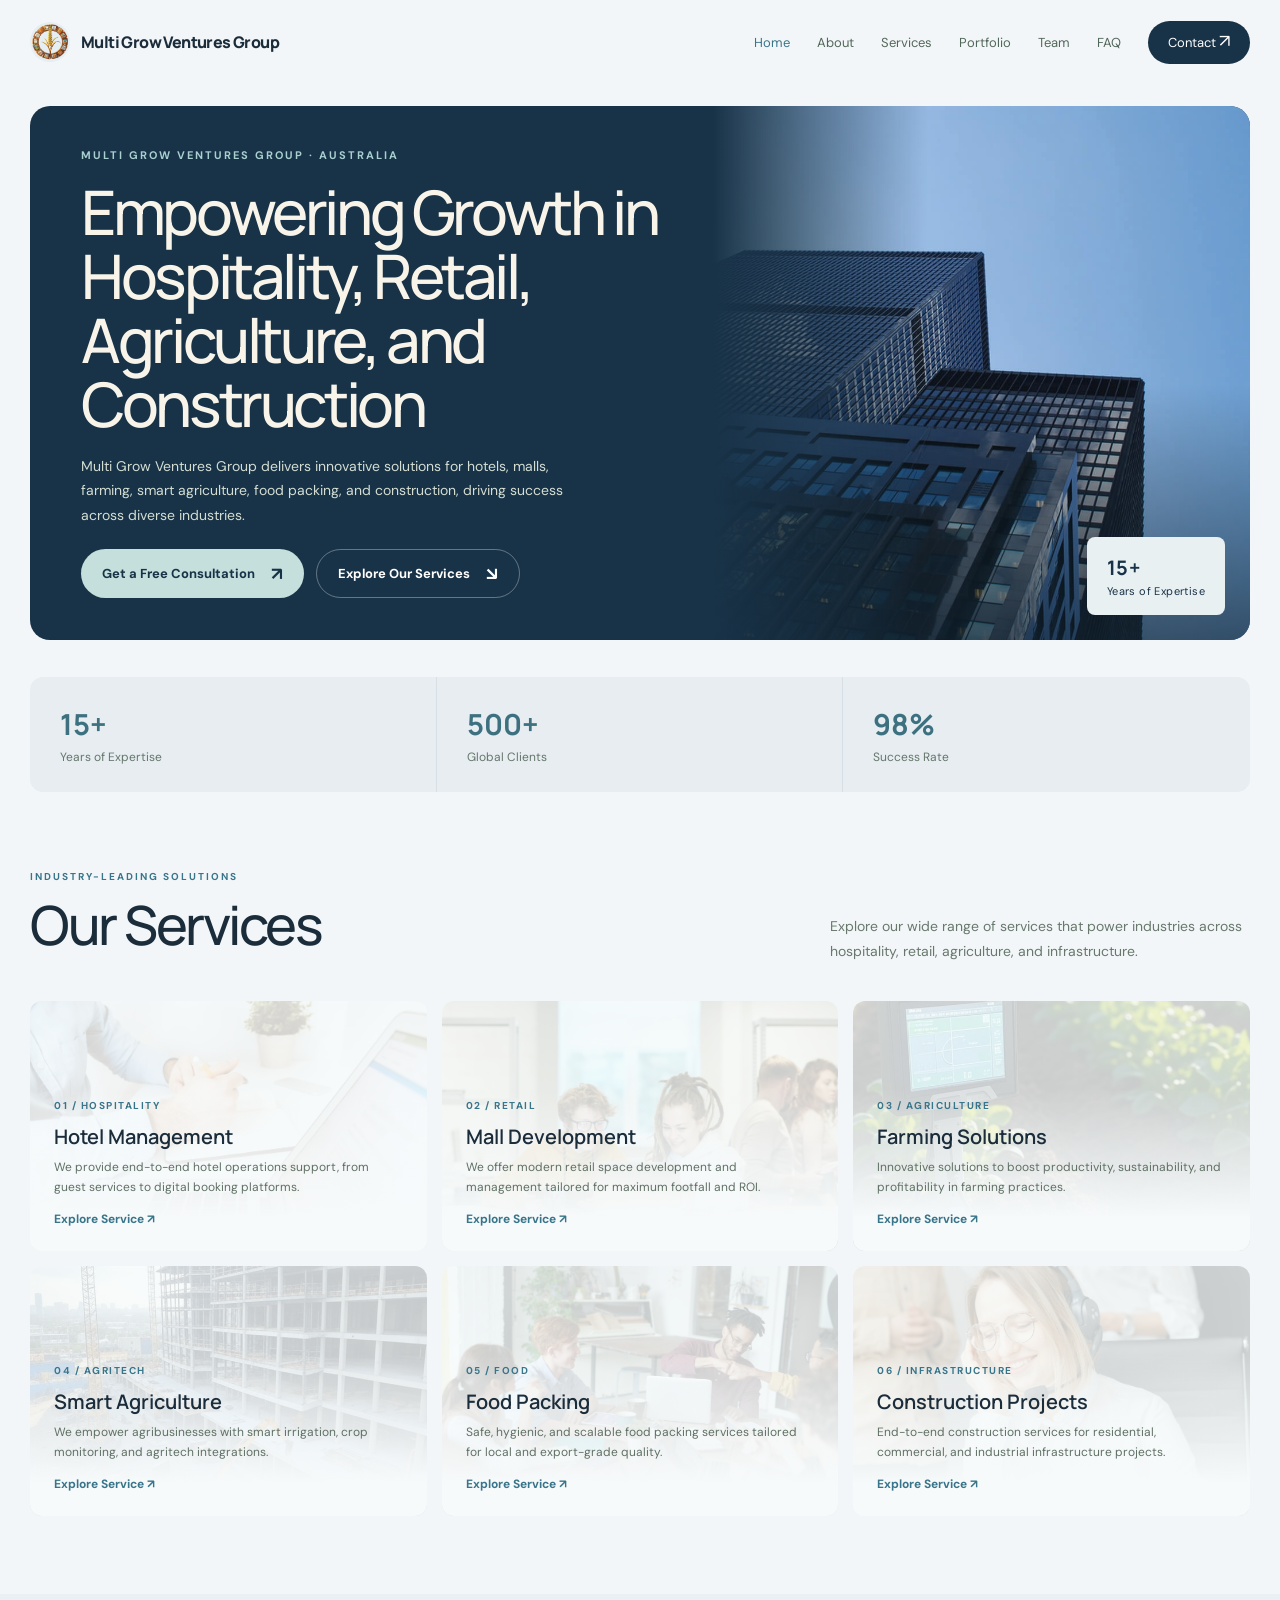
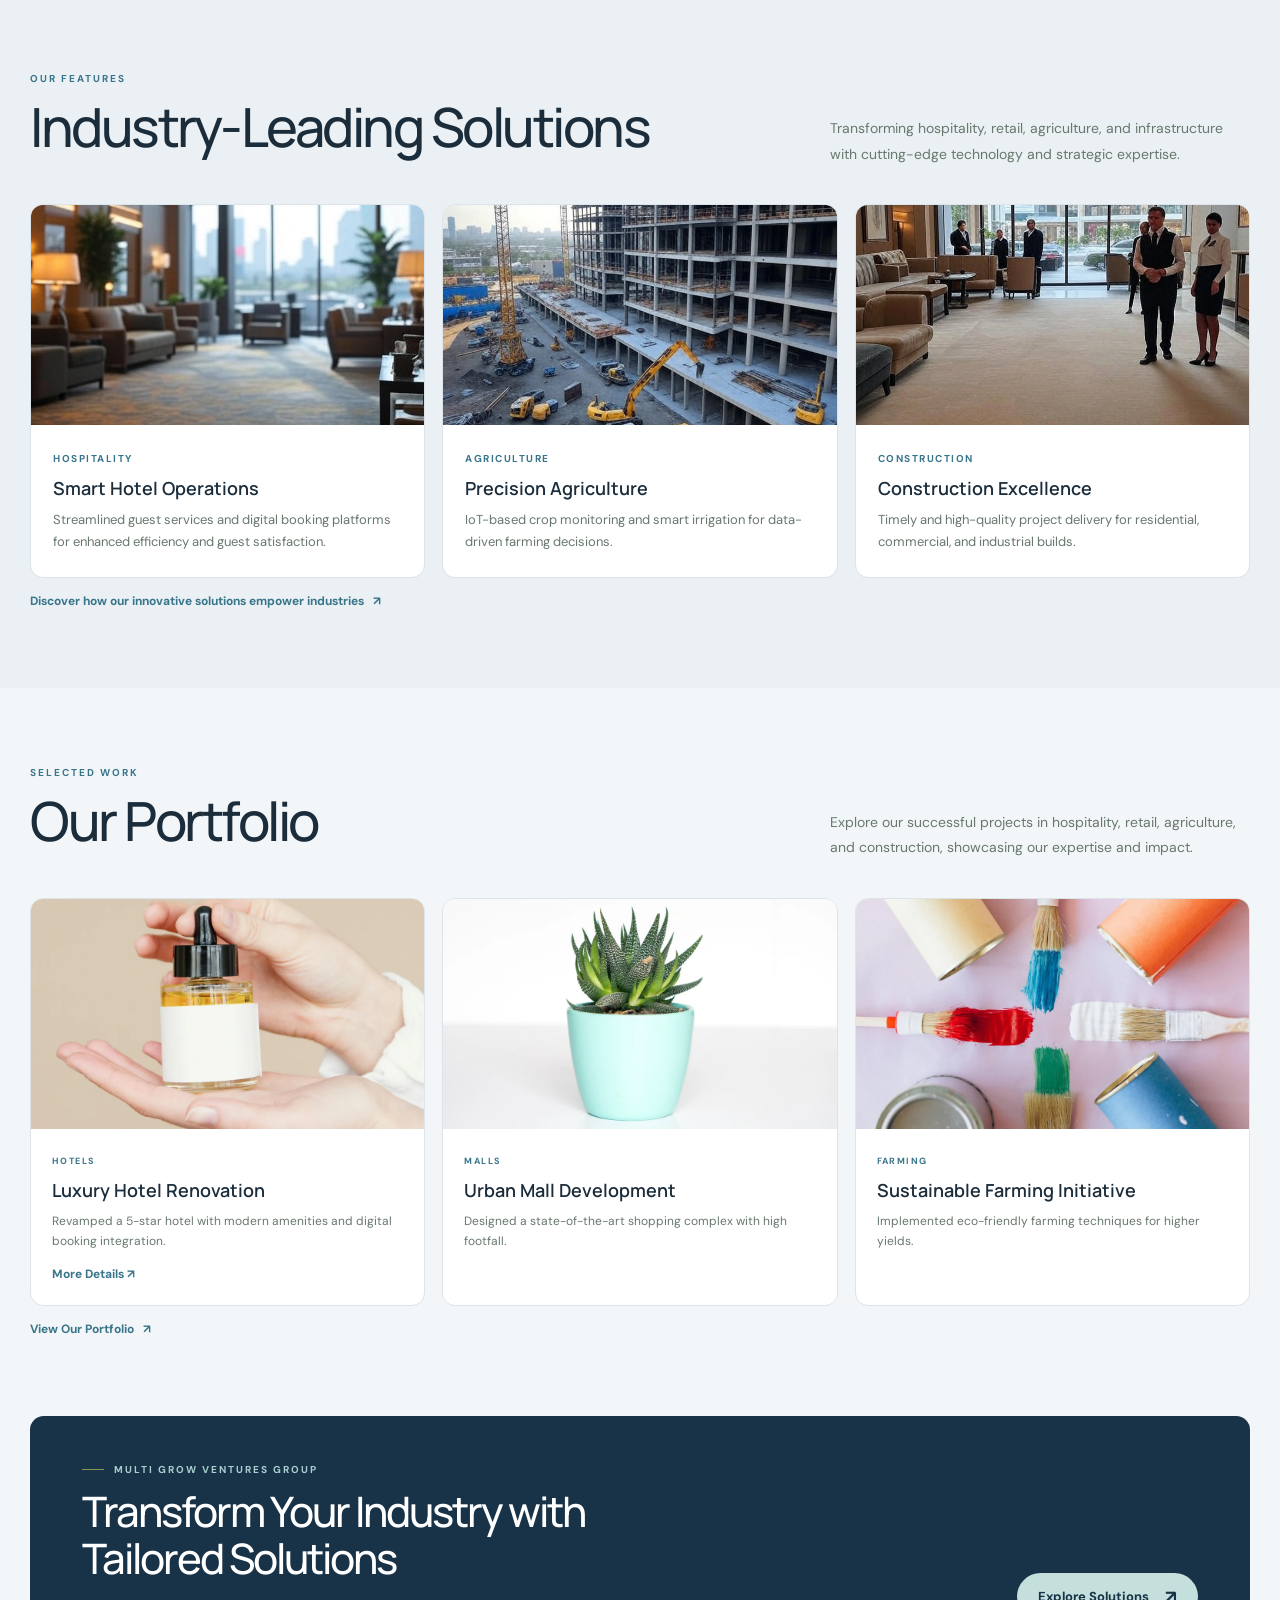
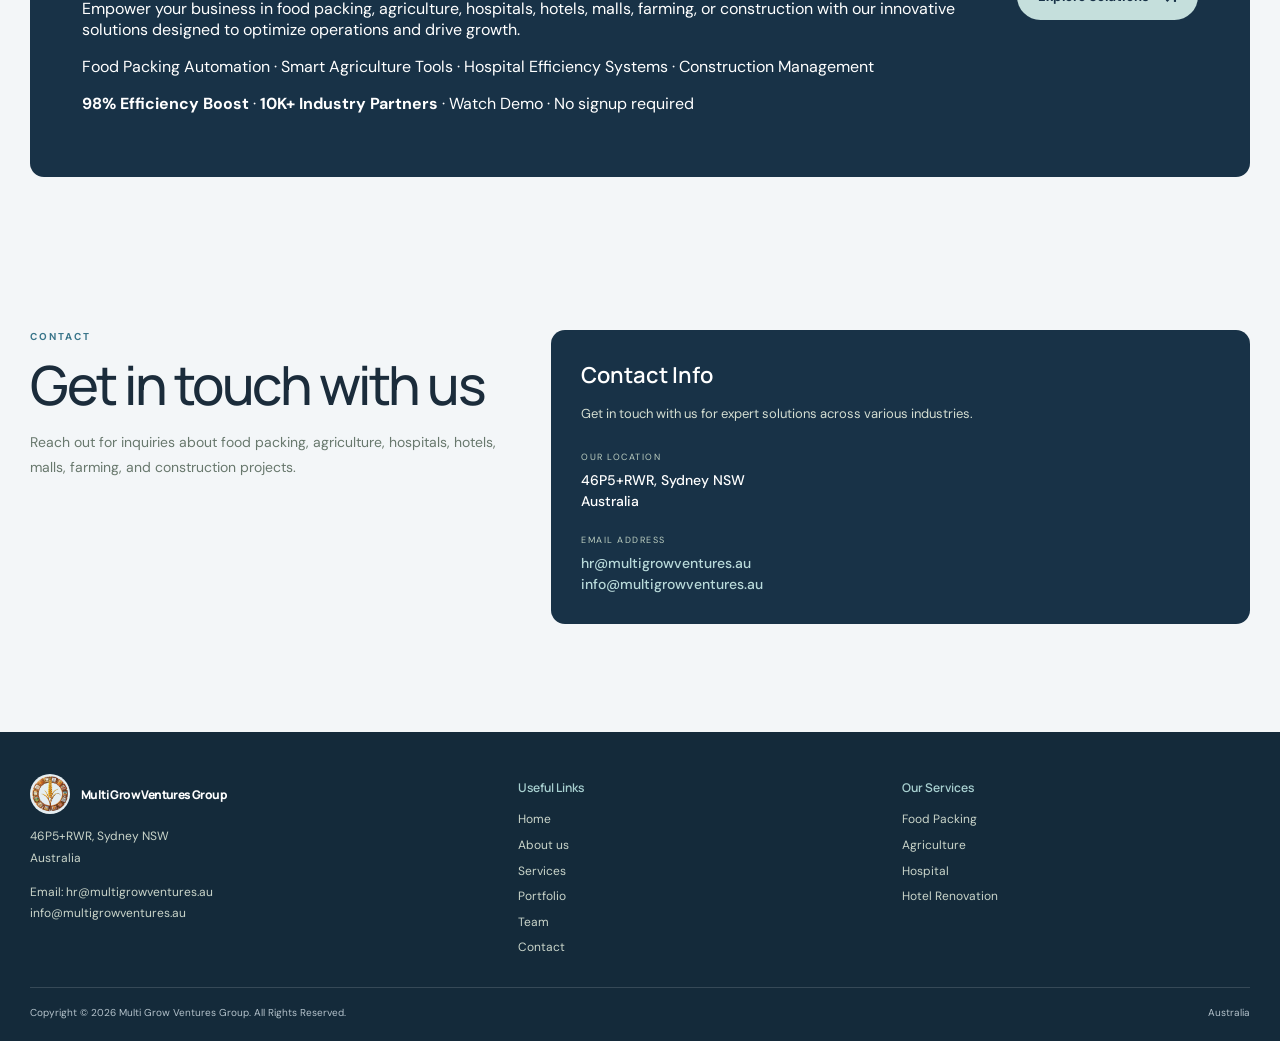
==== index.html @ be7dfd7e "first commit" ====
<!doctype html><html lang="en"><head><meta charset="utf-8"><meta name="viewport" content="width=device-width,initial-scale=1"><meta name="theme-color" content="#19372c"><meta name="description" content="Multi Grow Ventures Group delivers innovative solutions for hotels, malls, farming, smart agriculture, food packing, and construction."><title>Multi Grow Ventures Group | Empowering Growth</title><link rel="preconnect" href="https://fonts.googleapis.com"><link rel="preconnect" href="https://fonts.gstatic.com" crossorigin><link href="https://fonts.googleapis.com/css2?family=DM+Sans:wght@400;500;600;700&family=Manrope:wght@400;500;600;700;800&display=swap" rel="stylesheet"><link rel="stylesheet" href="site.css"></head><body>
<header class="wrap topbar"><a class="brand" href="index.html"><span class="brand-mark"><img src="assets/img/logo.png" alt=""></span>Multi Grow Ventures Group</a><nav class="nav" id="nav"><a class="active" href="index.html">Home</a><a href="about.html">About</a><a href="services.html">Services</a><a href="portfolio.html">Portfolio</a><a href="team.html">Team</a><a href="faq.html">FAQ</a><a class="contact-link" href="contact.html">Contact <span class="arrow">↗</span></a></nav><button class="menu-button" id="menuButton" aria-label="Open menu" aria-expanded="false">☰</button></header>
<main><section class="wrap site-hero"><div class="hero-panel"><div class="hero-copy-block"><div class="hero-eyebrow">Multi Grow Ventures Group · Australia</div><h1>Empowering Growth in Hospitality, Retail, Agriculture, and Construction</h1><p>Multi Grow Ventures Group delivers innovative solutions for hotels, malls, farming, smart agriculture, food packing, and construction, driving success across diverse industries.</p><div class="hero-buttons"><a class="button primary" href="contact.html">Get a Free Consultation <span class="arrow">↗</span></a><a class="button secondary" href="services.html">Explore Our Services <span class="arrow">↘</span></a></div></div><div class="hero-photo"><img src="assets/img/hero-carousel/hero-carousel-1.jpg" alt="Multi Grow Ventures Group industries"><div class="hero-stamp"><strong>15+</strong>Years of Expertise</div></div></div></section>
<section class="wrap"><div class="feature-strip"><div class="feature-item"><b>15+</b><span>Years of Expertise</span></div><div class="feature-item"><b>500+</b><span>Global Clients</span></div><div class="feature-item"><b>98%</b><span>Success Rate</span></div></div></section>
<section class="wrap section-shell"><div class="section-top"><div><div class="section-kicker">Industry-leading solutions</div><h2 class="section-title">Our Services</h2></div><p class="section-lede">Explore our wide range of services that power industries across hospitality, retail, agriculture, and infrastructure.</p></div><div class="service-grid">
<article class="service-card"><img src="assets/img/services/services-1.webp" alt=""><span class="card-index">01 / Hospitality</span><h3>Hotel Management</h3><p>We provide end-to-end hotel operations support, from guest services to digital booking platforms.</p><a href="service-details.html">Explore Service ↗</a></article>
<article class="service-card"><img src="assets/img/services/services-2.webp" alt=""><span class="card-index">02 / Retail</span><h3>Mall Development</h3><p>We offer modern retail space development and management tailored for maximum footfall and ROI.</p><a href="services.html#mall">Explore Service ↗</a></article>
<article class="service-card"><img src="assets/img/5.jpg" alt=""><span class="card-index">03 / Agriculture</span><h3>Farming Solutions</h3><p>Innovative solutions to boost productivity, sustainability, and profitability in farming practices.</p><a href="services.html#farming">Explore Service ↗</a></article>
<article class="service-card"><img src="assets/img/6.jpg" alt=""><span class="card-index">04 / Agritech</span><h3>Smart Agriculture</h3><p>We empower agribusinesses with smart irrigation, crop monitoring, and agritech integrations.</p><a href="services.html#smart-agriculture">Explore Service ↗</a></article>
<article class="service-card"><img src="assets/img/services/services-3.webp" alt=""><span class="card-index">05 / Food</span><h3>Food Packing</h3><p>Safe, hygienic, and scalable food packing services tailored for local and export-grade quality.</p><a href="services.html#food-packing">Explore Service ↗</a></article>
<article class="service-card"><img src="assets/img/services/services-4.webp" alt=""><span class="card-index">06 / Infrastructure</span><h3>Construction Projects</h3><p>End-to-end construction services for residential, commercial, and industrial infrastructure projects.</p><a href="services.html#construction">Explore Service ↗</a></article></div></section>
<section class="section-shell service-section"><div class="wrap"><div class="section-top"><div><div class="section-kicker">Our Features</div><h2 class="section-title">Industry-Leading Solutions</h2></div><p class="section-lede">Transforming hospitality, retail, agriculture, and infrastructure with cutting-edge technology and strategic expertise.</p></div><div class="photo-card-grid"><article class="photo-card"><img src="assets/img/3.jpg" alt="Hotel operations"><div class="photo-card-body"><span class="card-index">Hospitality</span><h3>Smart Hotel Operations</h3><p>Streamlined guest services and digital booking platforms for enhanced efficiency and guest satisfaction.</p></div></article><article class="photo-card"><img src="assets/img/6.jpg" alt="Precision agriculture"><div class="photo-card-body"><span class="card-index">Agriculture</span><h3>Precision Agriculture</h3><p>IoT-based crop monitoring and smart irrigation for data-driven farming decisions.</p></div></article><article class="photo-card"><img src="assets/img/7.jpg" alt="Construction project"><div class="photo-card-body"><span class="card-index">Construction</span><h3>Construction Excellence</h3><p>Timely and high-quality project delivery for residential, commercial, and industrial builds.</p></div></article></div><a class="text-link" href="about.html">Discover how our innovative solutions empower industries <span>↗</span></a></div></section>
<section class="wrap section-shell"><div class="section-top"><div><div class="section-kicker">Selected work</div><h2 class="section-title">Our Portfolio</h2></div><p class="section-lede">Explore our successful projects in hospitality, retail, agriculture, and construction, showcasing our expertise and impact.</p></div><div class="project-grid"><article class="project-card"><img src="assets/img/portfolio/portfolio-1.webp" alt="Luxury hotel renovation"><div><small>Hotels</small><h3>Luxury Hotel Renovation</h3><p>Revamped a 5-star hotel with modern amenities and digital booking integration.</p><a class="text-link" href="portfolio-details.html">More Details ↗</a></div></article><article class="project-card"><img src="assets/img/portfolio/portfolio-2.webp" alt="Urban mall development"><div><small>Malls</small><h3>Urban Mall Development</h3><p>Designed a state-of-the-art shopping complex with high footfall.</p></div></article><article class="project-card"><img src="assets/img/portfolio/portfolio-3.webp" alt="Sustainable farming initiative"><div><small>Farming</small><h3>Sustainable Farming Initiative</h3><p>Implemented eco-friendly farming techniques for higher yields.</p></div></article></div><a class="text-link" href="portfolio.html">View Our Portfolio <span>↗</span></a></section>
<section class="wrap banner"><div><div class="eyebrow">Multi Grow Ventures Group</div><h2>Transform Your Industry with Tailored Solutions</h2><p>Empower your business in food packing, agriculture, hospitals, hotels, malls, farming, or construction with our innovative solutions designed to optimize operations and drive growth.</p><p>Food Packing Automation · Smart Agriculture Tools · Hospital Efficiency Systems · Construction Management</p><p><strong>98% Efficiency Boost</strong> · <strong>10K+ Industry Partners</strong> · Watch Demo · No signup required</p></div><a class="button" href="contact.html">Explore Solutions <span class="arrow">↗</span></a></section>
<section class="wrap section-shell"><div class="contact-layout"><div><div class="section-kicker">Contact</div><h2 class="section-title">Get in touch with us</h2><p class="section-lede">Reach out for inquiries about food packing, agriculture, hospitals, hotels, malls, farming, and construction projects.</p></div><div class="contact-box"><h3>Contact Info</h3><p>Get in touch with us for expert solutions across various industries.</p><div class="contact-lines"><div><small>Our Location</small><strong>46P5+RWR, Sydney NSW<br>Australia</strong></div><div><small>Email Address</small><strong><a href="mailto:hr@multigrowventures.au">hr@multigrowventures.au</a><br><a href="mailto:info@multigrowventures.au">info@multigrowventures.au</a></strong></div></div></div></div></section>
</main><footer class="site-footer"><div class="wrap"><div class="footer-grid"><div><a class="brand" href="index.html"><span class="brand-mark"><img src="assets/img/logo.png" alt=""></span>Multi Grow Ventures Group</a><p>46P5+RWR, Sydney NSW<br>Australia</p><p>Email: <a href="mailto:hr@multigrowventures.au">hr@multigrowventures.au</a><br><a href="mailto:info@multigrowventures.au">info@multigrowventures.au</a></p></div><div><h4>Useful Links</h4><div class="footer-links"><a href="index.html">Home</a><a href="about.html">About us</a><a href="services.html">Services</a><a href="portfolio.html">Portfolio</a><a href="team.html">Team</a><a href="contact.html">Contact</a></div></div><div><h4>Our Services</h4><div class="footer-links"><a href="services.html#food-packing">Food Packing</a><a href="services.html#smart-agriculture">Agriculture</a><a href="services.html#hospital">Hospital</a><a href="services.html#hotel">Hotel Renovation</a></div></div></div><div class="footer-bottom"><span>Copyright © <span data-year></span> Multi Grow Ventures Group. All Rights Reserved.</span><span>Australia</span></div></div></footer><script src="site.js"></script></body></html>
---- site.css ----
:root{--ink:#19352a;--green:#244b38;--lime:#c8ef79;--paper:#f5f5ed;--muted:#65766b;--line:#dce2d7;--white:#fff}*{box-sizing:border-box}html{scroll-behavior:smooth}body{margin:0;background:var(--paper);color:var(--ink);font-family:'DM Sans',sans-serif}a{color:inherit;text-decoration:none}.wrap{width:min(1180px,calc(100% - 56px));margin:auto}.topbar{height:90px;display:flex;align-items:center;justify-content:space-between}.brand{display:flex;align-items:center;gap:11px;font:800 17px Manrope,sans-serif;letter-spacing:-.7px}.brand-mark{width:37px;height:37px;border-radius:50%;background:var(--lime);display:grid;place-items:center}.brand-mark svg{width:20px}.nav{display:flex;align-items:center;gap:29px;font-size:13px;color:#486052}.nav a:hover,.nav a.active{color:#77963b}.nav .contact-link{padding:12px 18px;border:1px solid #aebdaf;border-radius:99px;color:var(--ink)}.menu-button{display:none;border:0;background:none;font-size:24px;color:var(--ink)}.eyebrow{display:flex;align-items:center;gap:10px;text-transform:uppercase;letter-spacing:2px;font-weight:700;font-size:10px;color:#77887a}.eyebrow:before{content:'';width:22px;height:1px;background:#87994d}.button{display:inline-flex;align-items:center;gap:16px;padding:15px 21px;border-radius:100px;font-size:13px;font-weight:700}.button.primary{background:var(--green);color:white}.button.secondary{border:1px solid #c9d2c7}.arrow{font-size:18px;line-height:12px}.page-hero{padding:75px 0 56px;max-width:1180px}.page-hero h1{font:500 clamp(48px,7vw,82px)/1.02 Manrope,sans-serif;letter-spacing:-5px;margin:22px 0;max-width:840px}.page-hero h1 em{font-style:normal;color:#7a9b39}.page-hero p{font-size:16px;line-height:1.8;color:var(--muted);max-width:620px}.page-hero.compact{padding-bottom:38px}.page-grid{display:grid;grid-template-columns:1fr 1fr;gap:60px;align-items:center}.page-art{min-height:390px;border-radius:16px;background:radial-gradient(circle at 70% 28%,#ecf2cf 0 15%,transparent 15.4%),radial-gradient(ellipse at 50% 105%,#284f39 0 34%,transparent 34.5%),radial-gradient(ellipse at 80% 96%,#719552 0 35%,transparent 35.5%),linear-gradient(135deg,#dce8ce,#c7ddb0);position:relative;overflow:hidden}.page-art:after{content:'';position:absolute;left:48%;top:24%;width:4px;height:58%;background:#244b38;transform:rotate(8deg);border-radius:5px;box-shadow:-37px 80px 0 -1px #244b38,40px 116px 0 -1px #244b38}.page-art .art-label{position:absolute;left:22px;top:22px;background:#fffdf5;padding:14px 17px;border-radius:8px;font-size:11px;color:var(--muted);z-index:1}.art-label strong{display:block;font:700 14px Manrope;color:var(--ink)}.content-section{padding:62px 0 88px}.content-section h2{font:500 clamp(32px,4vw,48px)/1.1 Manrope;letter-spacing:-2px;margin:12px 0 20px}.content-section p{font-size:14px;line-height:1.85;color:var(--muted)}.content-intro{max-width:680px;margin-bottom:34px}.cards{display:grid;grid-template-columns:repeat(3,1fr);gap:16px;margin-top:30px}.card{border:1px solid var(--line);border-radius:12px;padding:26px;background:#f8f8f2;min-height:190px}.card .number{font-size:11px;color:#8ca24e;letter-spacing:1.5px}.card h3{font:600 19px Manrope;letter-spacing:-.5px;margin:21px 0 10px}.card p{font-size:13px;margin:0}.split{display:grid;grid-template-columns:1fr 1fr;gap:60px;align-items:start}.quote{font:500 25px/1.45 Manrope;letter-spacing:-.7px;color:var(--green);border-left:2px solid var(--lime);padding:5px 0 5px 24px;margin:8px 0}.banner{background:var(--green);color:white;border-radius:14px;padding:50px 58px;display:flex;justify-content:space-between;align-items:center;gap:30px;position:relative;overflow:hidden;margin:0 auto 75px}.banner h2{font:500 clamp(30px,4vw,44px)/1.12 Manrope;letter-spacing:-2px;margin:12px 0;max-width:580px}.banner .eyebrow{color:#c5e784}.banner .button{background:var(--lime);color:var(--ink);position:relative;z-index:2;white-space:nowrap}.contact-card{border:1px solid var(--line);border-radius:12px;padding:26px 30px;background:#f8f8f2}.contact-card label{display:block;color:#829083;text-transform:uppercase;letter-spacing:1.4px;font-size:10px;font-weight:700;margin-bottom:11px}.contact-card a{font:600 18px Manrope}.contact-card a:hover{color:#739340}.contact-list{display:grid;gap:16px;margin:25px 0}.contact-list a{font-size:15px}.footer{border-top:1px solid var(--line);padding:24px 0;display:flex;justify-content:space-between;align-items:center;color:#7a887d;font-size:11px}.footer .brand{color:var(--ink);font-size:14px}.footer .brand-mark{width:28px;height:28px}.footer .brand-mark svg{width:15px}
@media(max-width:850px){.nav{gap:15px}.page-grid{gap:30px}}@media(max-width:760px){.wrap{width:min(100% - 38px,600px)}.topbar{height:75px}.nav{display:none;position:absolute;z-index:10;top:66px;left:19px;right:19px;padding:22px;background:var(--paper);border:1px solid var(--line);border-radius:12px;box-shadow:0 16px 30px #18352612;flex-direction:column;align-items:stretch;gap:20px}.nav.open{display:flex}.nav .contact-link{text-align:center}.menu-button{display:block}.page-hero{padding:40px 0 35px}.page-hero h1{letter-spacing:-3.5px;font-size:clamp(48px,12vw,68px)}.page-grid,.split{grid-template-columns:1fr;gap:25px}.page-art{min-height:330px}.content-section{padding:45px 0 65px}.cards{grid-template-columns:1fr}.card{min-height:auto}.banner{padding:36px 27px;display:block;margin-bottom:55px}.banner .button{margin-top:15px}.footer{gap:15px;flex-wrap:wrap}.contact-card{padding:22px}}@media(max-width:400px){.footer{font-size:10px}}
/* Multi Grow Ventures site pages */
:root{--pine:#19372c;--moss:#44654a;--gold:#d7a44b;--cream:#f6f3e9;--clay:#b76845}body{background:var(--cream);color:var(--pine)}.wrap{width:min(1220px,calc(100% - 60px))}.topbar{height:84px}.brand{letter-spacing:-.6px;font-size:16px}.brand-mark{width:40px;height:40px;background:#f1d28c;overflow:hidden}.brand-mark img{width:100%;height:100%;object-fit:contain}.nav{gap:27px}.nav a{color:#52675b}.nav a.active,.nav a:hover{color:var(--clay)}.nav .contact-link{background:var(--pine);color:white;border:0;padding:13px 20px}.menu-button{color:var(--pine)}.site-hero{padding:30px 0 70px}.hero-panel{min-height:570px;border-radius:20px;background:var(--pine);color:#f8f4e9;display:grid;grid-template-columns:1fr 1fr;overflow:hidden;position:relative}.hero-copy-block{padding:72px 4vw 64px 6vw;align-self:center;position:relative;z-index:1}.hero-eyebrow{color:#e5c67e;font-size:11px;font-weight:700;letter-spacing:2px;text-transform:uppercase}.hero-panel h1{font:500 clamp(44px,5.7vw,76px)/1.02 Manrope,sans-serif;letter-spacing:-4.5px;max-width:650px;margin:24px 0}.hero-panel p{font-size:15px;line-height:1.85;color:#d4ded2;max-width:490px}.hero-buttons{display:flex;flex-wrap:wrap;gap:12px;margin-top:30px}.hero-panel .button.primary{background:#f1d28c;color:var(--pine)}.hero-panel .button.secondary{border-color:#ffffff55;color:#fff}.hero-photo{min-height:570px;position:relative}.hero-photo img{position:absolute;inset:0;width:100%;height:100%;object-fit:cover;opacity:.88}.hero-photo:after{content:'';position:absolute;inset:0;background:linear-gradient(90deg,var(--pine),transparent 40%),linear-gradient(0deg,#122c22aa,transparent 48%)}.hero-stamp{position:absolute;z-index:2;right:25px;bottom:25px;background:#f5ead0;color:var(--pine);padding:17px 20px;border-radius:8px;font-size:11px;letter-spacing:.4px}.hero-stamp strong{display:block;font:700 20px Manrope;margin-bottom:3px}.section-shell{padding:78px 0}.section-kicker{font-size:10px;letter-spacing:2px;text-transform:uppercase;font-weight:700;color:var(--clay)}.section-title{font:500 clamp(34px,4.3vw,54px)/1.08 Manrope,sans-serif;letter-spacing:-2.5px;margin:12px 0 16px}.section-lede{max-width:650px;color:#68786d;font-size:14px;line-height:1.8}.section-top{display:flex;align-items:end;justify-content:space-between;gap:30px;margin-bottom:32px}.section-top .section-lede{max-width:420px;margin-bottom:5px}.feature-strip{display:grid;grid-template-columns:repeat(3,1fr);background:#eae6d7;border-radius:13px;overflow:hidden;margin-top:-5px}.feature-item{padding:27px 30px;border-right:1px solid #d9d3c1}.feature-item:last-child{border:0}.feature-item b{font:700 29px Manrope;color:var(--moss);display:block}.feature-item span{display:block;font-size:12px;color:#65766a;margin-top:5px}.photo-card-grid{display:grid;grid-template-columns:repeat(3,1fr);gap:17px}.photo-card{border-radius:13px;overflow:hidden;background:#fffdf7;border:1px solid #e6e0d0}.photo-card img{width:100%;height:220px;object-fit:cover;display:block}.photo-card-body{padding:21px 22px 23px}.photo-card h3{font:600 18px Manrope;margin:9px 0}.photo-card p{font-size:13px;line-height:1.75;color:#68786d;margin:0}.card-index{font-size:10px;letter-spacing:1.5px;text-transform:uppercase;color:#9a7540;font-weight:700}.service-section{background:#ebe7d9}.service-grid{display:grid;grid-template-columns:repeat(3,1fr);gap:15px}.service-card{position:relative;min-height:250px;padding:24px;background:#f9f7ef;border-radius:12px;overflow:hidden;display:flex;flex-direction:column;justify-content:end}.service-card img{position:absolute;inset:0;width:100%;height:100%;object-fit:cover;opacity:.24;transition:transform .35s,opacity .35s}.service-card:hover img{transform:scale(1.04);opacity:.34}.service-card:after{content:'';position:absolute;inset:35% 0 0;background:linear-gradient(transparent,#f9f7ef 80%)}.service-card>*:not(img){position:relative;z-index:1}.service-card h3{font:600 20px Manrope;margin:11px 0 7px}.service-card p{font-size:12px;line-height:1.7;color:#5f7064;margin:0}.service-card a{font-weight:700;font-size:12px;margin-top:14px;color:var(--clay)}.project-grid{display:grid;grid-template-columns:repeat(3,1fr);gap:17px}.project-card{border-radius:13px;background:#fffdf7;overflow:hidden;border:1px solid #e6e0d0}.project-card img{width:100%;height:230px;object-fit:cover;display:block}.project-card div{padding:19px 21px 22px}.project-card small{color:#987446;text-transform:uppercase;letter-spacing:1.4px;font-weight:700;font-size:9px}.project-card h3{font:600 18px Manrope;margin:9px 0}.project-card p{font-size:12px;line-height:1.7;color:#68786d;margin:0}.text-link{display:inline-flex;align-items:center;gap:9px;color:var(--clay);font-size:12px;font-weight:700;margin-top:15px}.banner{background:var(--pine);border-radius:14px;padding:47px 52px;color:white}.banner .eyebrow{color:#efce84}.banner h2{font-size:clamp(29px,4vw,42px)}.banner .button{background:#f1d28c}.people-grid{display:grid;grid-template-columns:repeat(4,1fr);gap:16px}.person-card{background:#fffdf7;border:1px solid #e6e0d0;border-radius:12px;overflow:hidden}.person-card img{width:100%;height:280px;object-fit:cover;object-position:center top;display:block}.person-card div{padding:18px}.person-card small{font-size:10px;letter-spacing:1px;text-transform:uppercase;color:#987446;font-weight:700}.person-card h3{font:600 17px Manrope;margin:7px 0}.person-card p{font-size:12px;line-height:1.65;color:#68786d;margin:0}.faq-list{max-width:900px}.faq-item{border-top:1px solid #dcd6c8;padding:22px 0}.faq-item h3{font:600 17px Manrope;margin:0 0 8px}.faq-item p{color:#68786d;font-size:13px;line-height:1.8;margin:0}.contact-layout{display:grid;grid-template-columns:.8fr 1.2fr;gap:55px}.contact-box{background:var(--pine);border-radius:14px;color:white;padding:30px}.contact-box h3{font:600 22px Manrope;margin:0 0 11px}.contact-box p{font-size:13px;line-height:1.7;color:#d4ded2}.contact-box a{color:#f1d28c}.contact-lines{display:grid;gap:23px;margin-top:26px}.contact-lines small{display:block;color:#bdcfc1;text-transform:uppercase;font-size:9px;letter-spacing:1.5px;margin-bottom:6px}.contact-lines strong{font-size:14px;font-weight:500}.contact-form{display:grid;grid-template-columns:1fr 1fr;gap:16px}.contact-form label{display:grid;gap:7px;font-size:11px;font-weight:700;color:#52675b}.contact-form .full{grid-column:1/-1}.contact-form input,.contact-form textarea{width:100%;border:1px solid #d8d3c6;background:#fffdf7;border-radius:6px;padding:12px;font:13px 'DM Sans',sans-serif;color:var(--pine)}.contact-form textarea{min-height:130px;resize:vertical}.site-footer{background:#172f25;color:#d9e2d7;padding:42px 0 22px;margin-top:30px}.footer-grid{display:grid;grid-template-columns:1.3fr 1fr 1fr;gap:35px;padding-bottom:28px}.site-footer .brand{color:white}.site-footer p,.site-footer a{font-size:12px;line-height:1.8;color:#cad5ca}.site-footer h4{color:#f1d28c;font:600 12px Manrope;margin:5px 0 13px}.site-footer .footer-bottom{border-top:1px solid #ffffff24;padding-top:18px;font-size:10px;color:#acb9ae;display:flex;justify-content:space-between}.site-footer .footer-links{display:grid;gap:4px}.site-footer .footer-links a:hover{color:#f1d28c}
@media(max-width:900px){.hero-panel{grid-template-columns:1fr 0.8fr}.hero-copy-block{padding:50px 25px 50px 38px}.hero-photo{min-height:500px}.hero-panel{min-height:500px}.people-grid{grid-template-columns:repeat(2,1fr)}.photo-card-grid,.service-grid,.project-grid{grid-template-columns:repeat(2,1fr)}}@media(max-width:760px){.wrap{width:min(100% - 38px,620px)}.topbar{height:74px}.nav{top:65px;left:19px;right:19px;background:var(--cream)}.site-hero{padding:12px 0 45px}.hero-panel{display:block;min-height:0}.hero-copy-block{padding:43px 27px 32px}.hero-panel h1{font-size:clamp(43px,11vw,63px);letter-spacing:-3px}.hero-photo{min-height:300px}.hero-photo:after{background:linear-gradient(0deg,#122c22aa,transparent 65%)}.section-shell{padding:55px 0}.section-top{display:block}.section-top .section-lede{margin-top:12px}.feature-strip{grid-template-columns:1fr}.feature-item{padding:17px 22px;border-right:0;border-bottom:1px solid #d9d3c1}.feature-item b{font-size:24px}.service-grid,.photo-card-grid,.project-grid{grid-template-columns:1fr}.service-card{min-height:220px}.project-card img,.photo-card img{height:230px}.people-grid{grid-template-columns:1fr 1fr}.person-card img{height:220px}.contact-layout{grid-template-columns:1fr;gap:25px}.contact-form{grid-template-columns:1fr}.contact-form .full{grid-column:auto}.banner{padding:34px 25px}.footer-grid{grid-template-columns:1fr;gap:20px}.site-footer .footer-bottom{gap:15px;flex-wrap:wrap}.site-footer{margin-top:10px}}@media(max-width:430px){.people-grid{grid-template-columns:1fr}.person-card img{height:320px}.hero-buttons .button{width:100%;justify-content:space-between}}

.portfolio-filters{display:flex;flex-wrap:wrap;gap:8px;margin:4px 0 26px}.filter-button{border:1px solid #ddd6c5;background:transparent;color:#5c6b5f;border-radius:30px;padding:9px 15px;font:600 11px 'DM Sans',sans-serif;cursor:pointer}.filter-button:hover,.filter-button.active{background:var(--pine);border-color:var(--pine);color:#fff}

/* Refined corporate palette */
:root{--pine:#183247;--moss:#3e7180;--gold:#91bfbd;--cream:#f3f6f8;--clay:#39758a;--ink:#1b2c3b;--green:#244e63;--lime:#c5dfdc;--paper:#f3f6f8;--muted:#647480;--line:#d8e1e7;--white:#fff}
body{background:var(--cream);color:var(--ink)}
.brand-mark{background:#e5eef2}
.nav a:hover,.nav a.active{color:var(--clay)}
.nav .contact-link{background:var(--pine);color:#fff;border-color:var(--pine)}
.hero-eyebrow,.banner .eyebrow{color:#a8d0d0}
.hero-panel{background:var(--pine)}
.hero-photo:after{background:linear-gradient(90deg,var(--pine),transparent 40%),linear-gradient(0deg,#102332aa,transparent 48%)}
.hero-stamp{background:#e8f0f2;color:var(--pine)}
.section-kicker,.card-index,.person-card small,.project-card small{color:var(--clay)}
.feature-strip{background:#e7edf1}
.feature-item{border-color:#d5dfe5}
.feature-item b{color:var(--moss)}
.service-section{background:#eaf0f3}
.photo-card,.project-card,.person-card{background:#fff;border-color:#dce4e9}
.service-card{background:#f7fafb}
.service-card img{opacity:.19}
.service-card:hover img{opacity:.27}
.service-card:after{background:linear-gradient(transparent,#f7fafb 80%)}
.text-link,.service-card a{color:var(--clay)}
.banner{background:var(--pine);color:#fff}
.banner .eyebrow{color:#a8d0d0}
.banner .button,.hero-panel .button.primary{background:#c5dfdc;color:#183247}
.button.primary{background:var(--green);color:#fff}
.contact-box{background:var(--pine)}
.contact-box a{color:#b9dada}
.contact-form input,.contact-form textarea{background:#fff;border-color:#d4dee5}
.filter-button{border-color:#d2dde4;background:#fff;color:#526472}
.filter-button:hover,.filter-button.active{background:var(--pine);border-color:var(--pine);color:#fff}
.site-footer{background:#142a3a;color:#e1e9ed}
.site-footer h4{color:#a8d0d0}
.site-footer .brand-mark{background:#e5eef2}
.site-footer .footer-bottom{border-color:#ffffff25;color:#b4c2cb}
@media(max-width:760px){.nav{background:var(--cream)}}

/* Keep the shared cover compact and balanced across every page. */
.site-hero{padding:22px 0 42px}
.hero-panel{min-height:430px;grid-template-columns:minmax(0,1.12fr) minmax(0,.88fr)}
.hero-copy-block{padding:42px clamp(26px,4vw,58px)}
.hero-panel h1{font-size:clamp(40px,4.8vw,62px);line-height:1.04;letter-spacing:-3.4px;margin:18px 0;max-width:620px}
.hero-panel p{font-size:14px;line-height:1.75}
.hero-buttons{margin-top:22px}
.hero-photo{min-height:0}
@media(max-width:900px) and (min-width:761px){.hero-panel{min-height:410px}.hero-copy-block{padding:34px 25px 34px 32px}.hero-panel h1{font-size:clamp(38px,5vw,50px);letter-spacing:-2.8px}}
@media(max-width:760px){.site-hero{padding:12px 0 34px}.hero-panel{min-height:0}.hero-copy-block{padding:34px 27px 27px}.hero-panel h1{font-size:clamp(40px,10vw,56px);letter-spacing:-2.8px;margin:16px 0}.hero-photo{min-height:190px}}
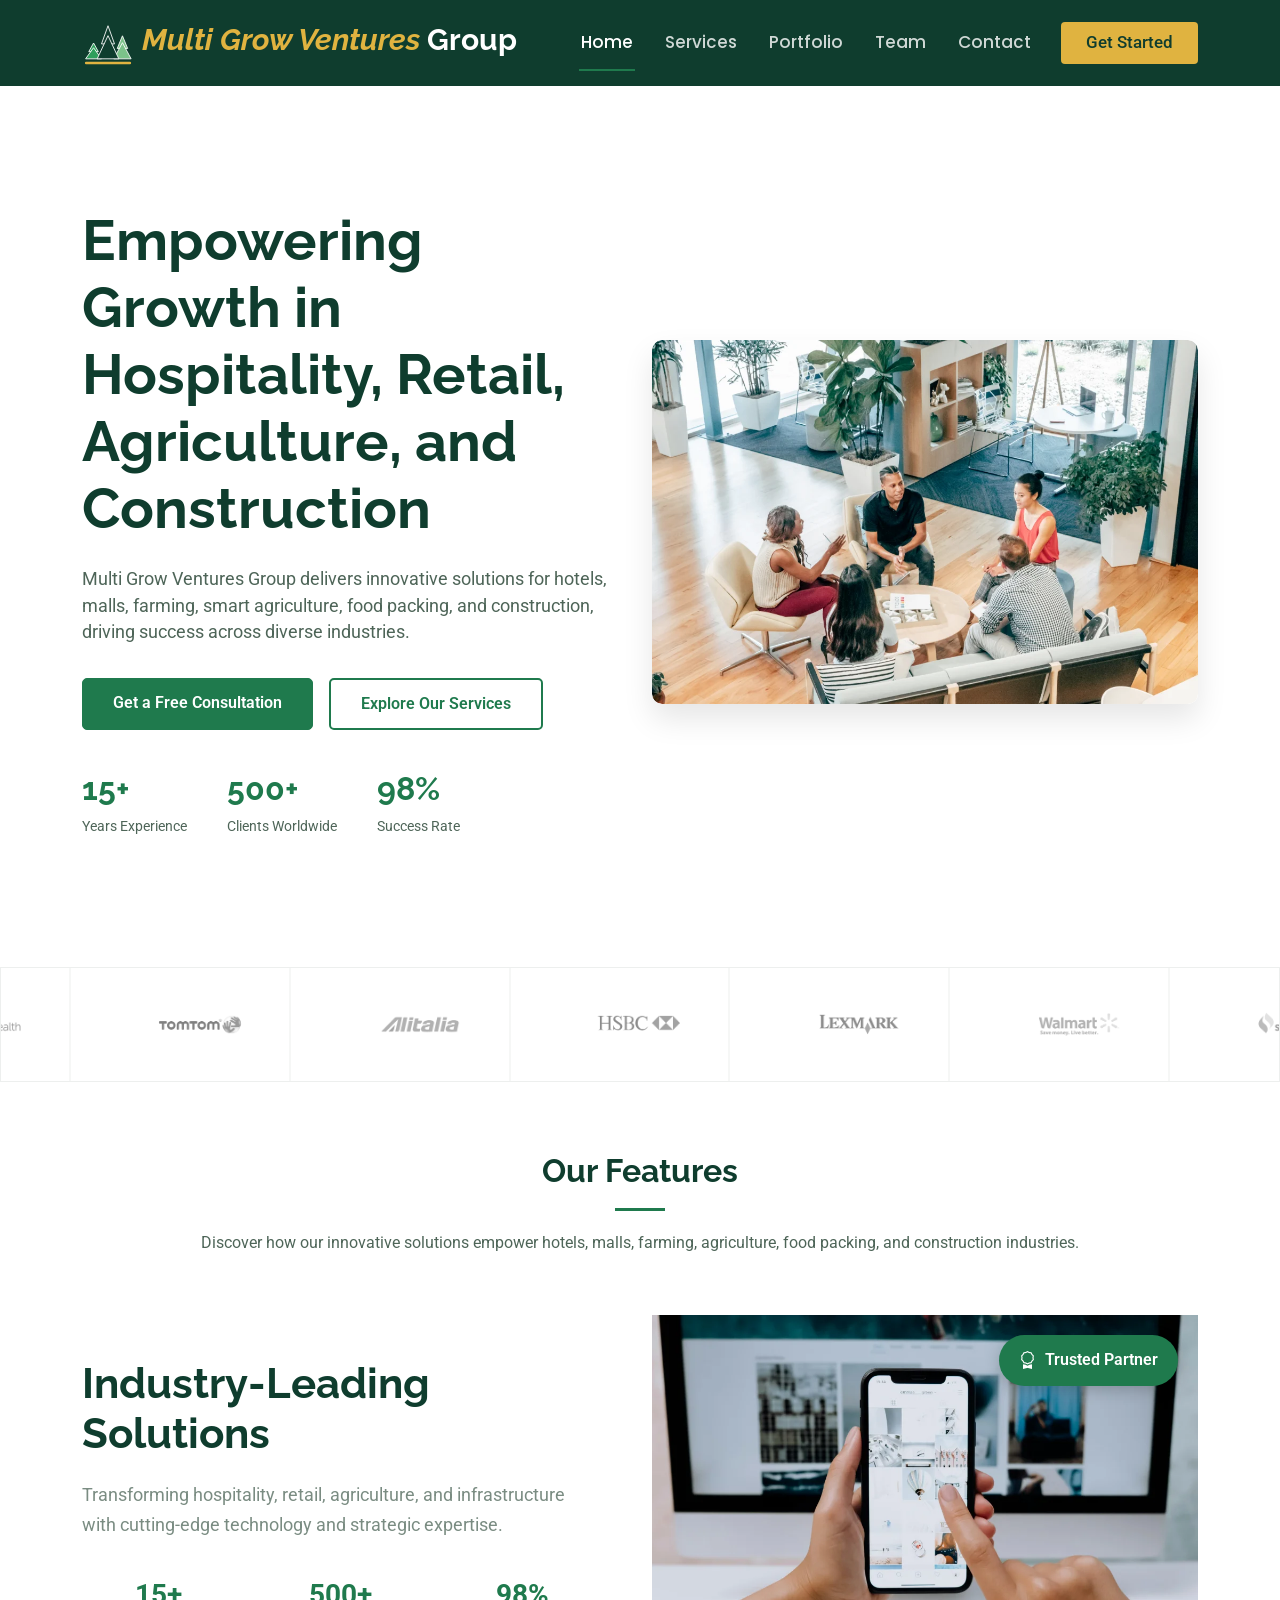
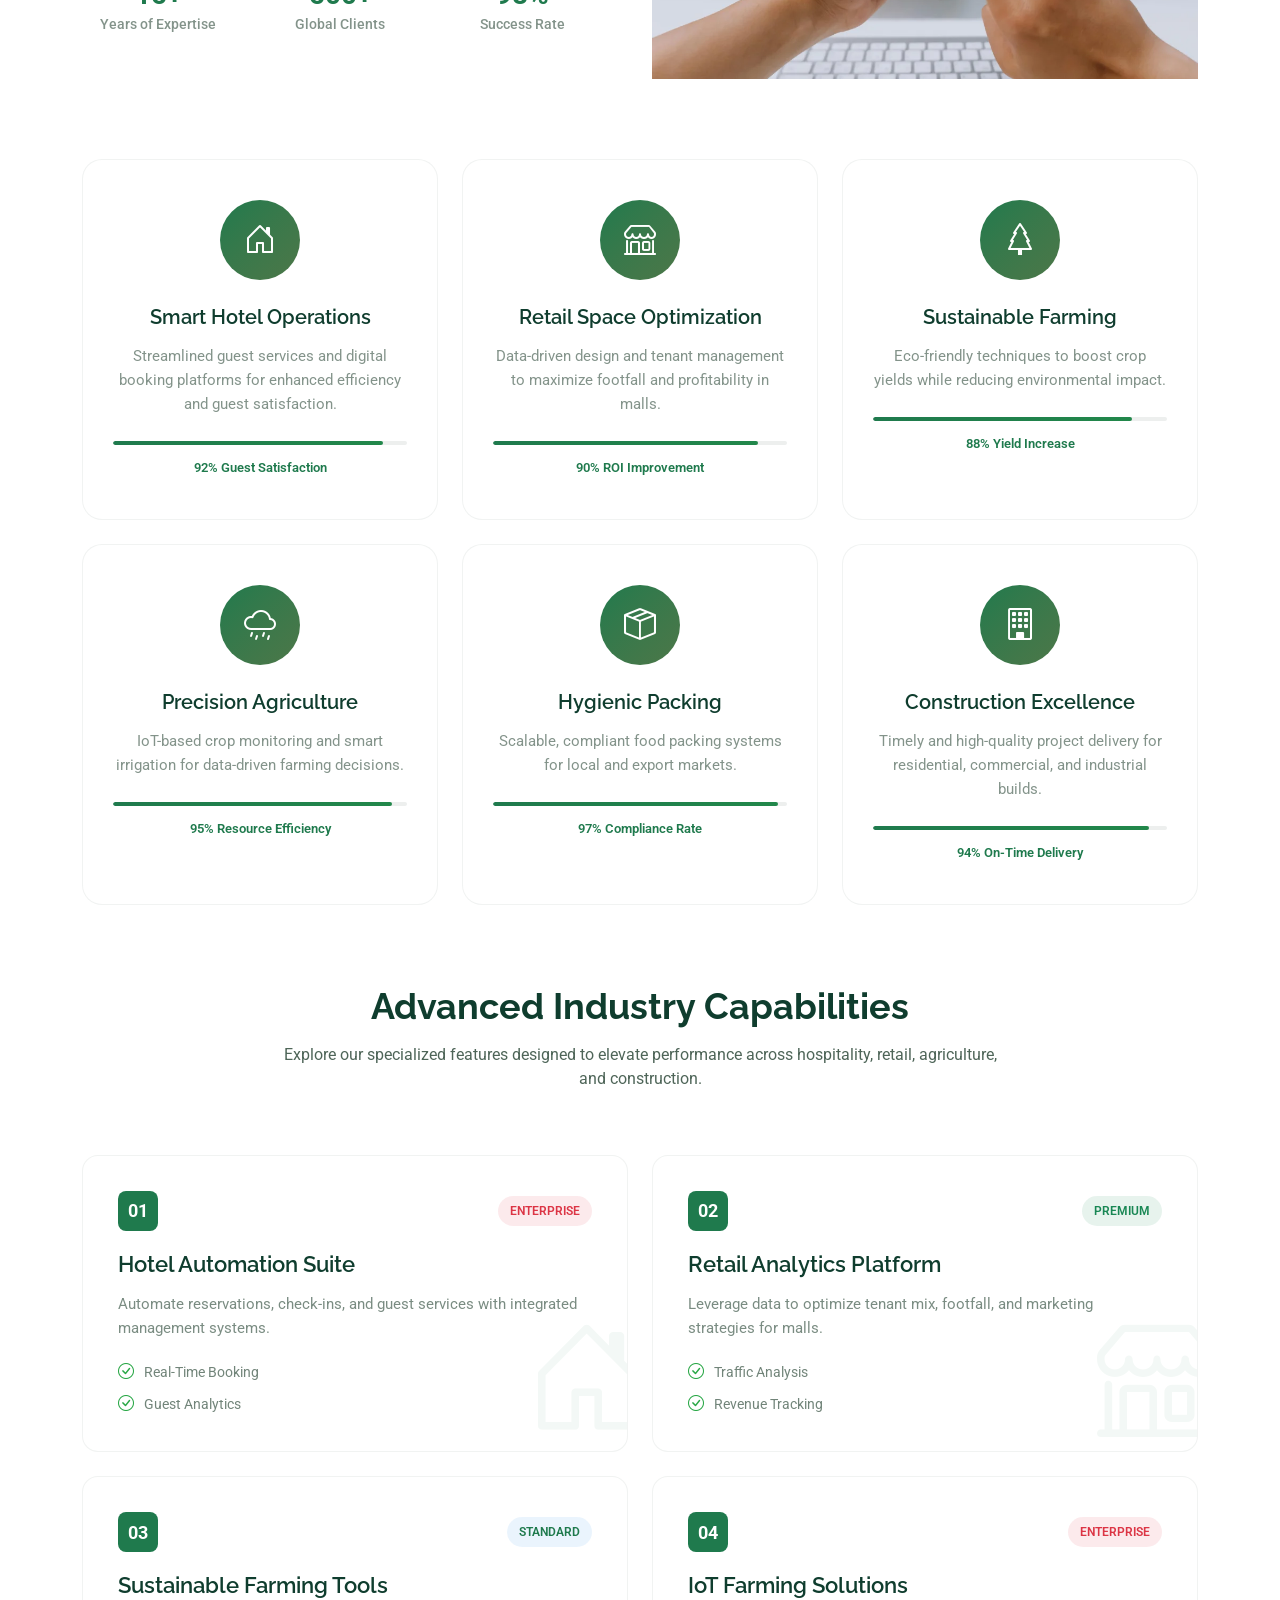
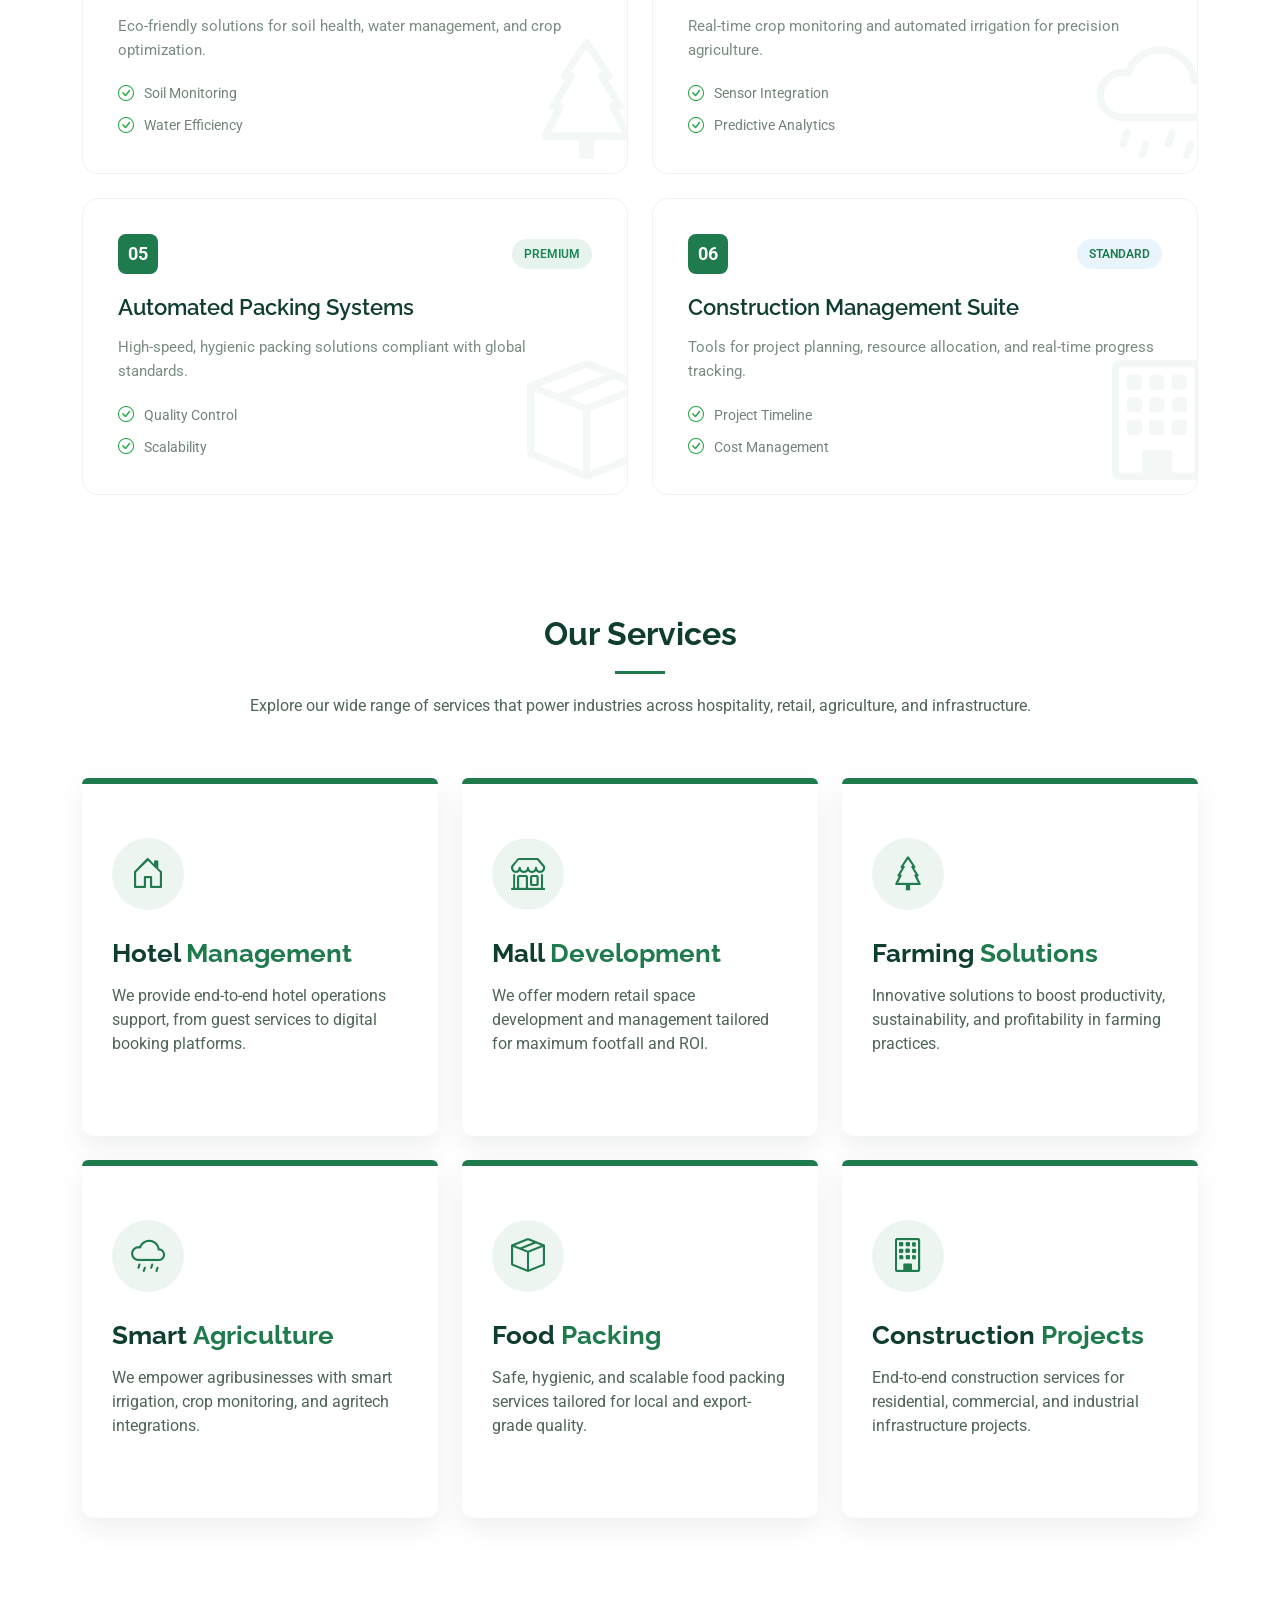
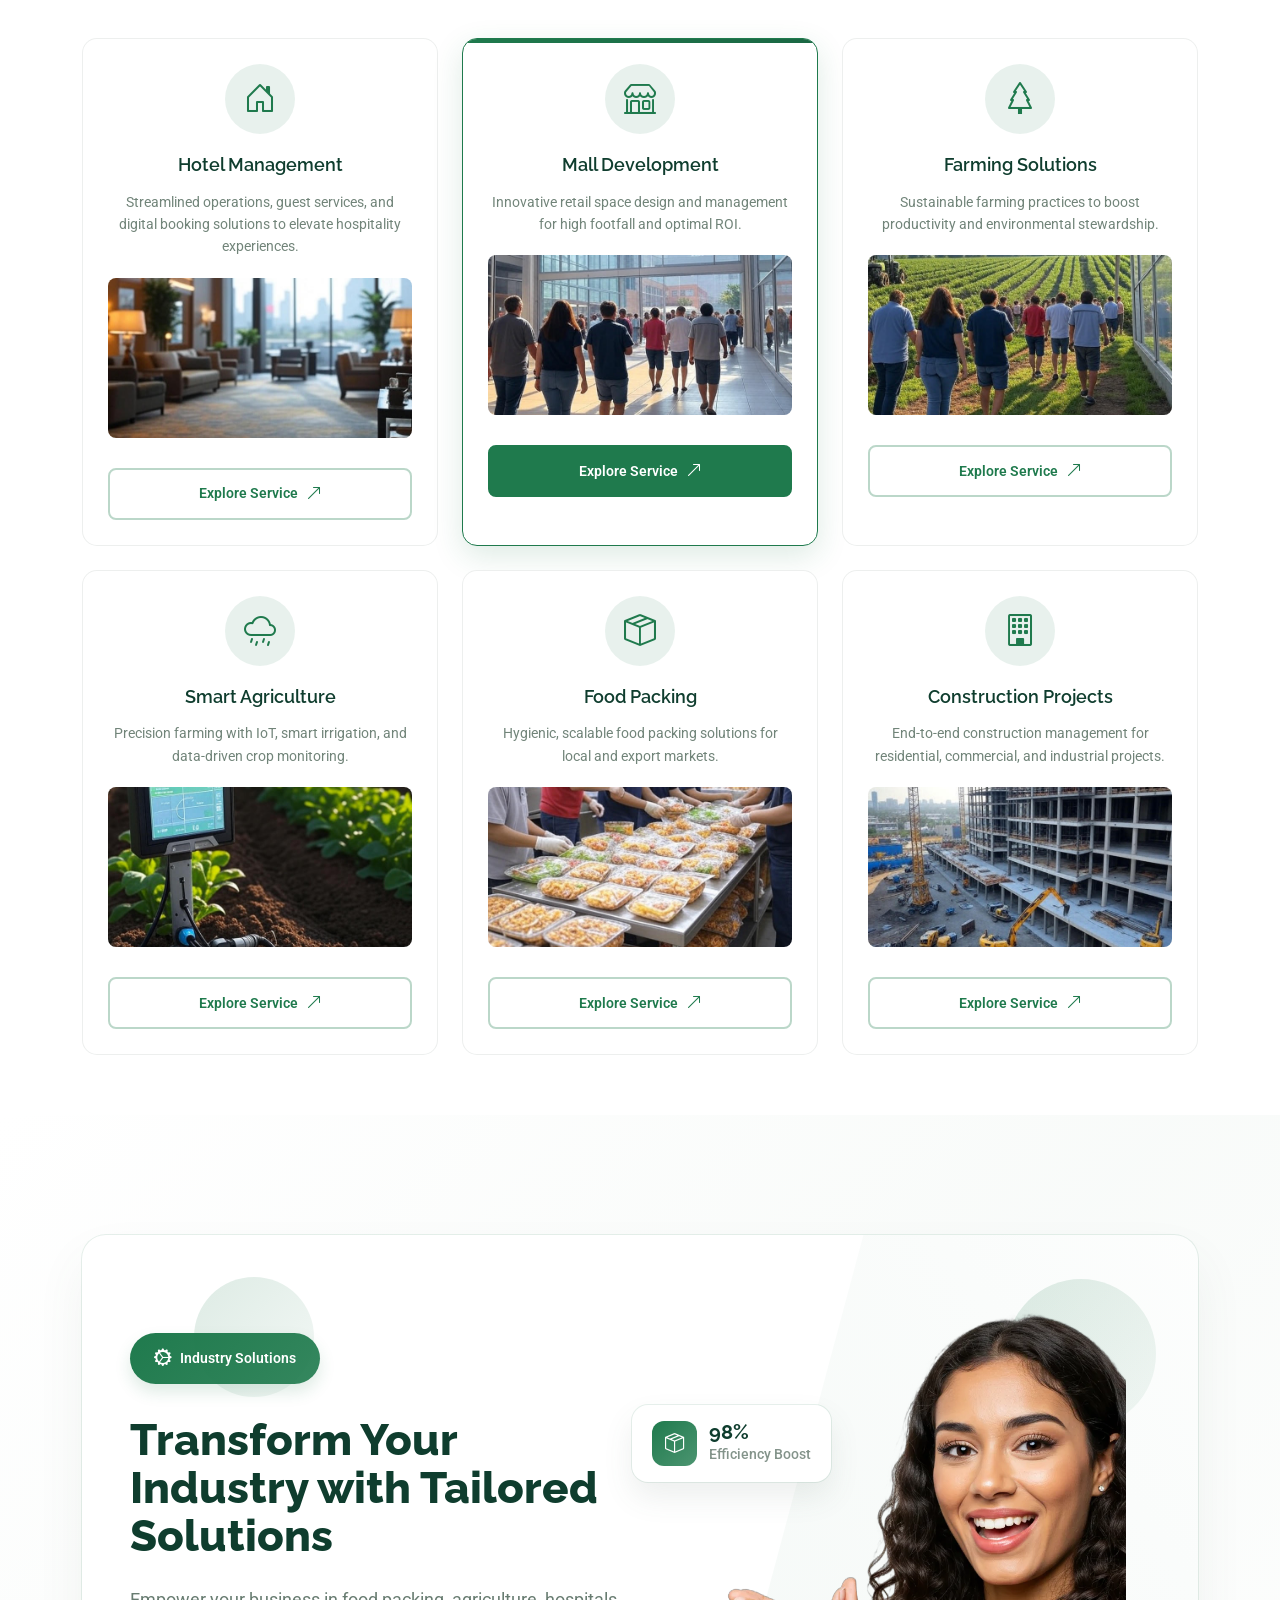
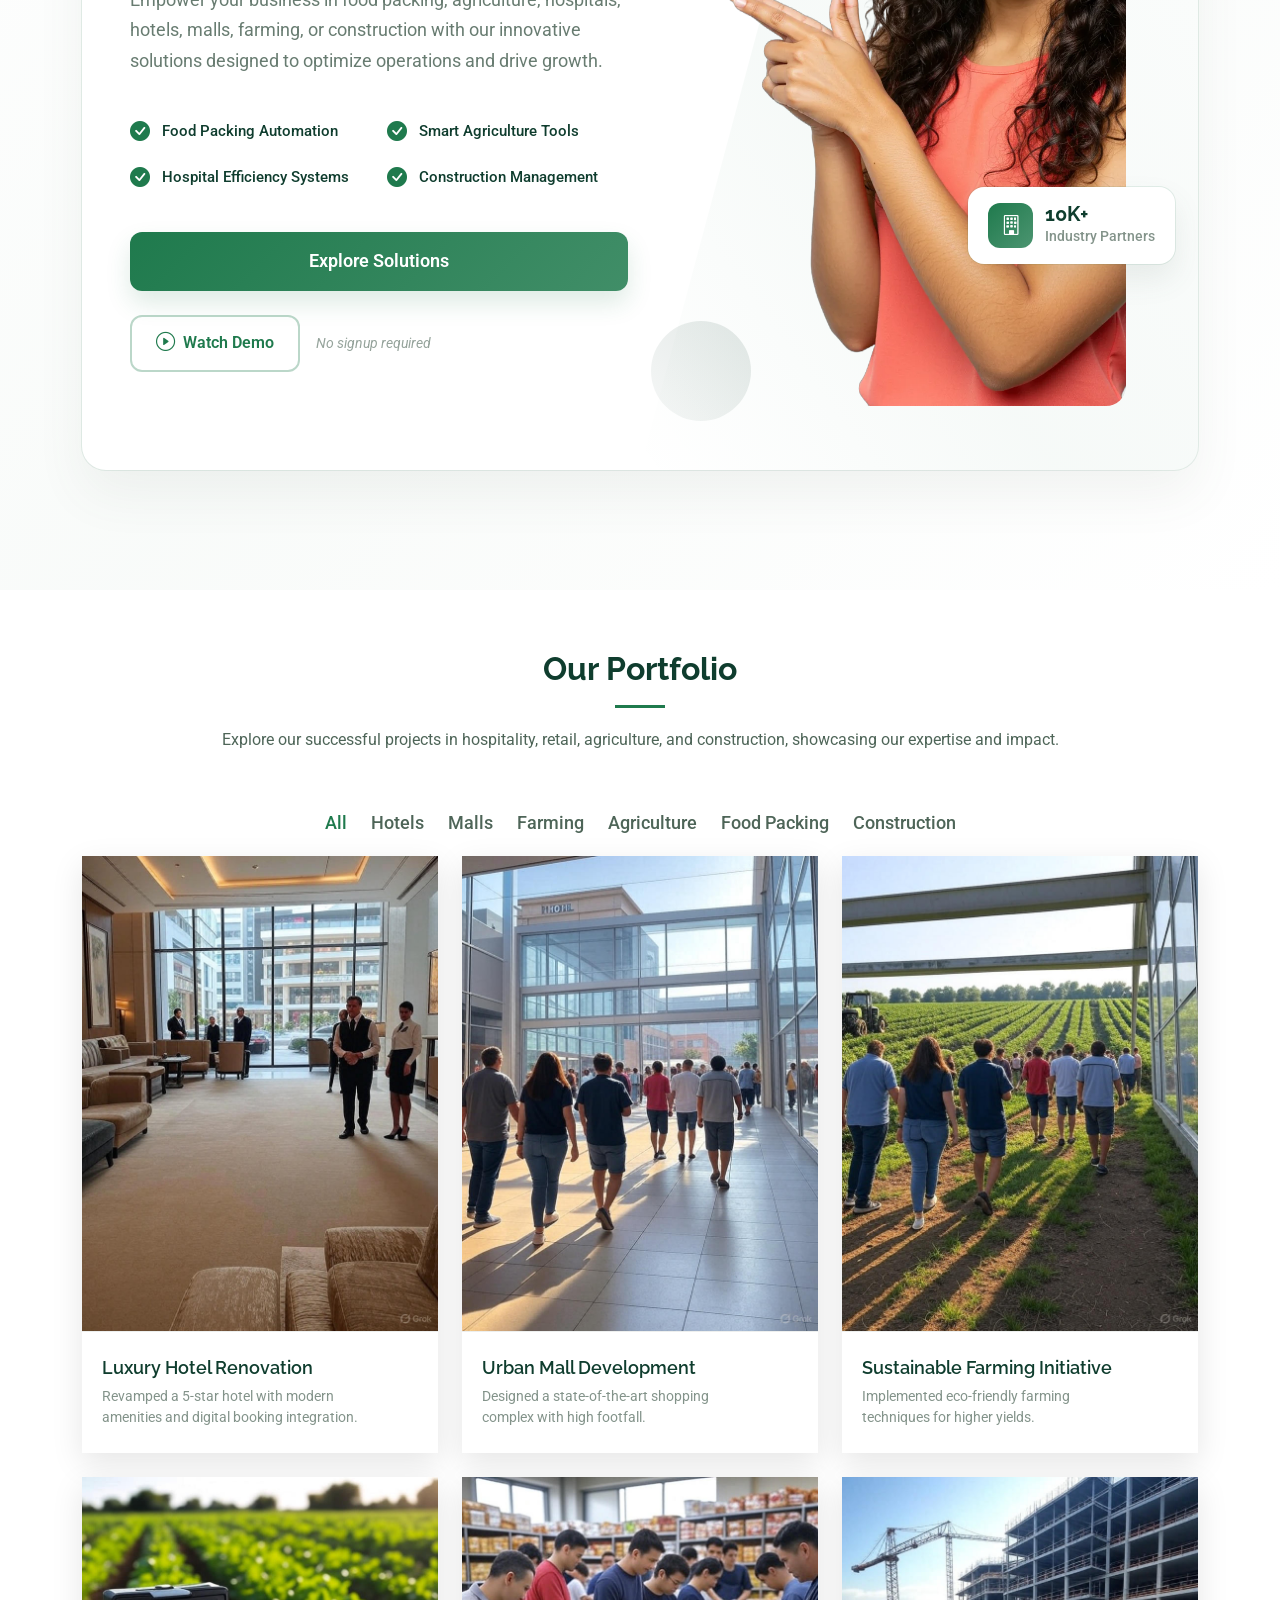
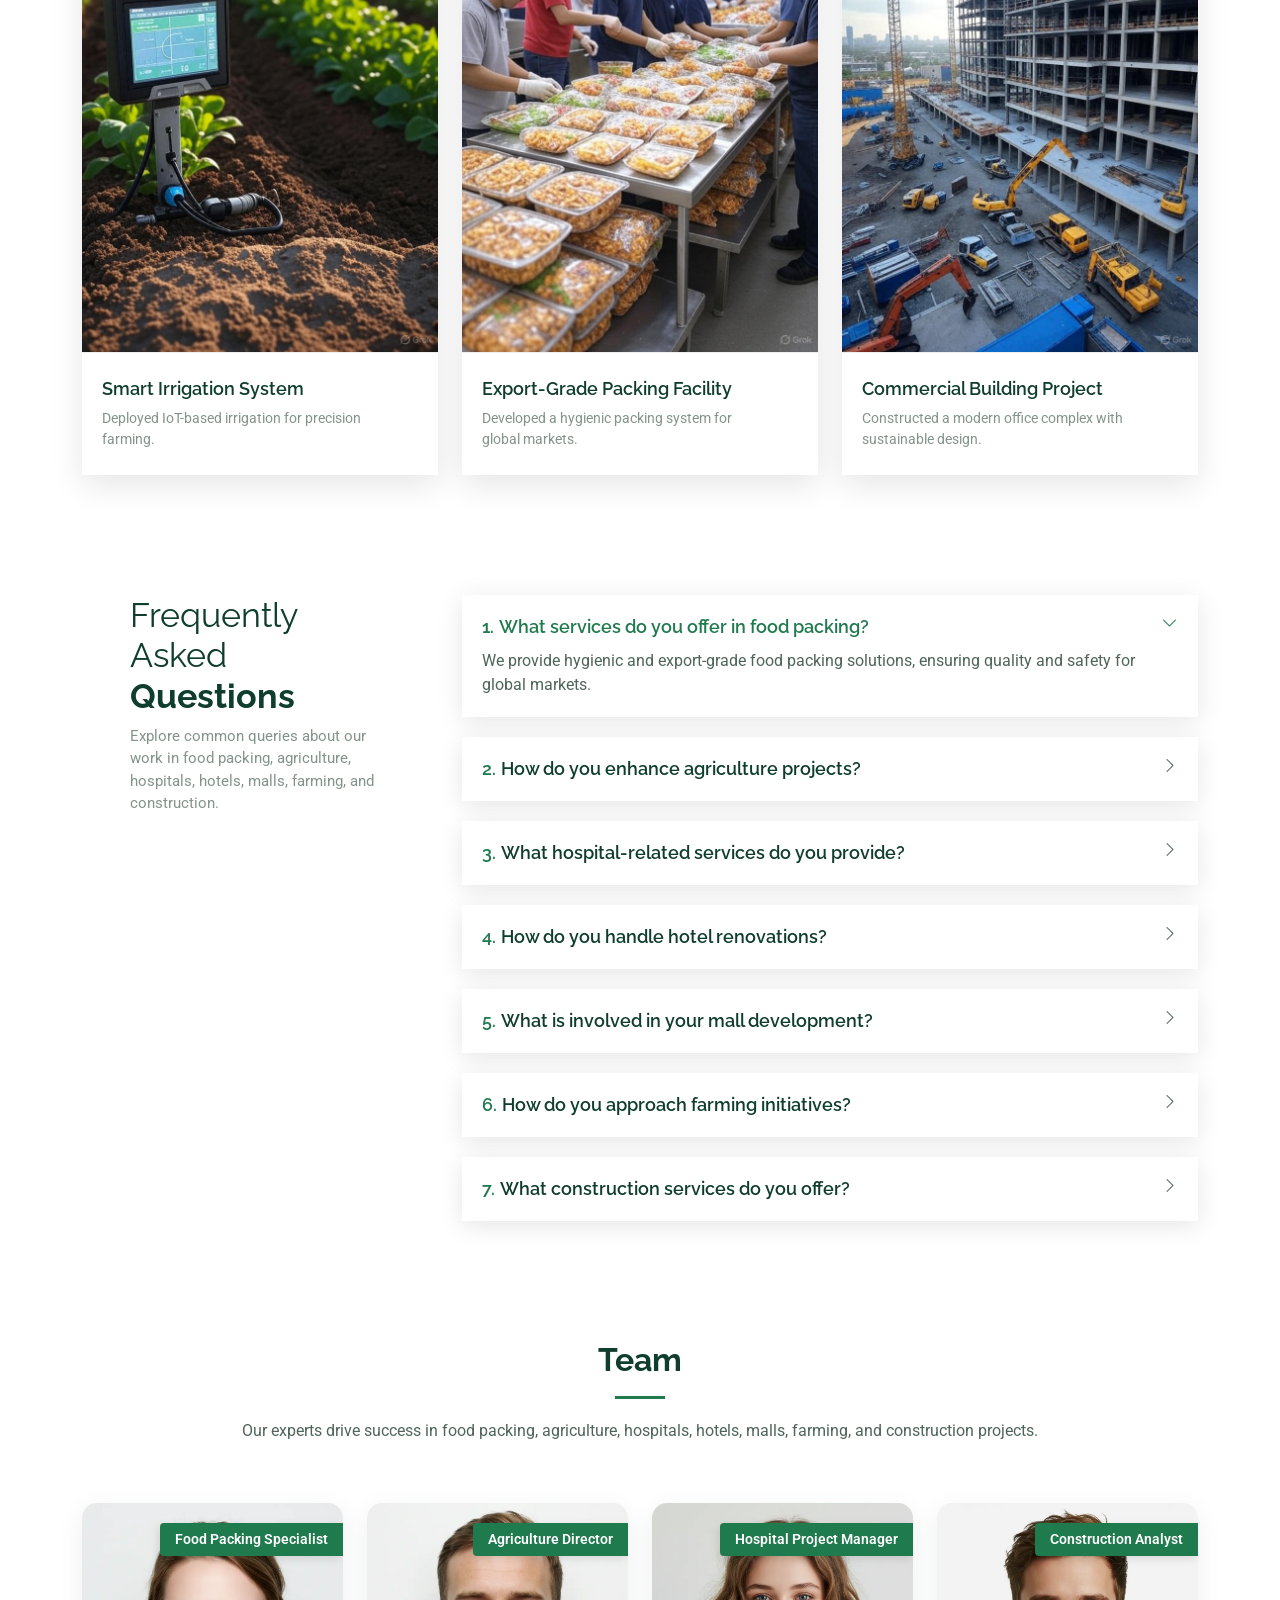
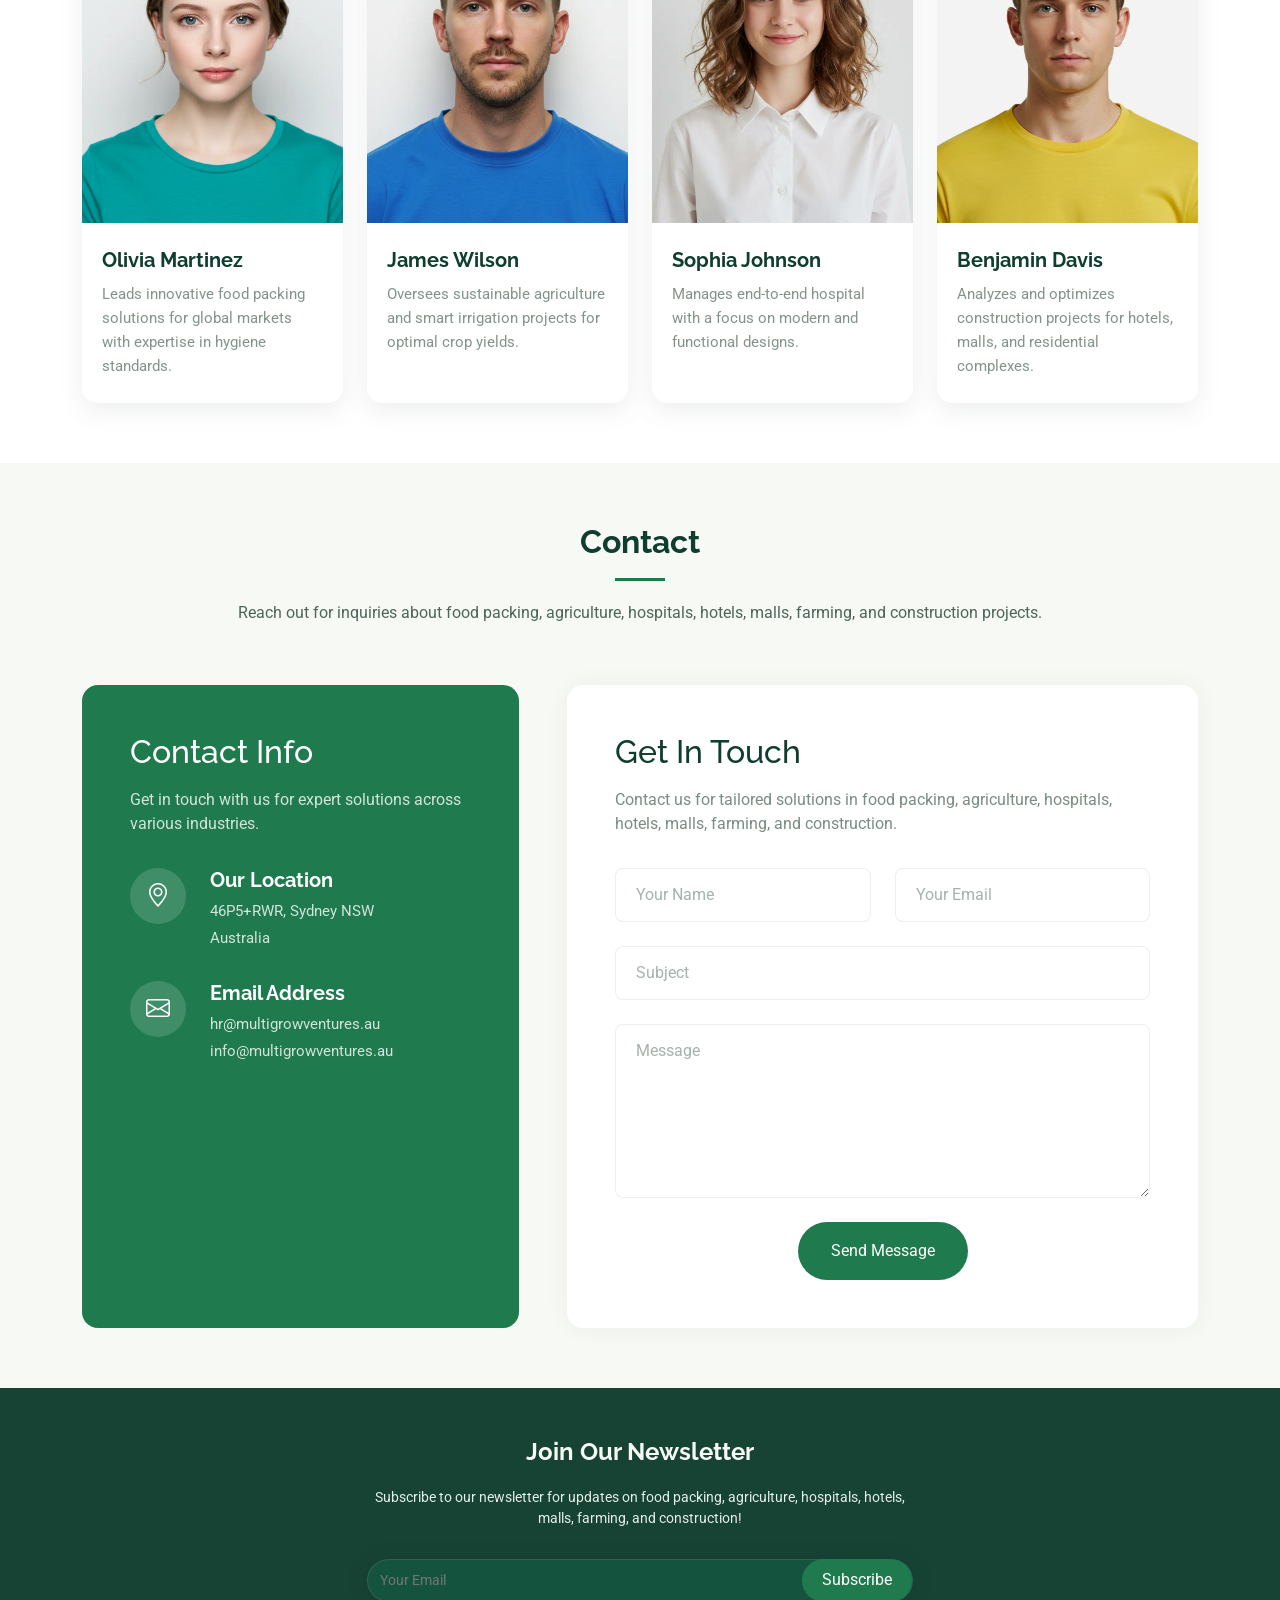
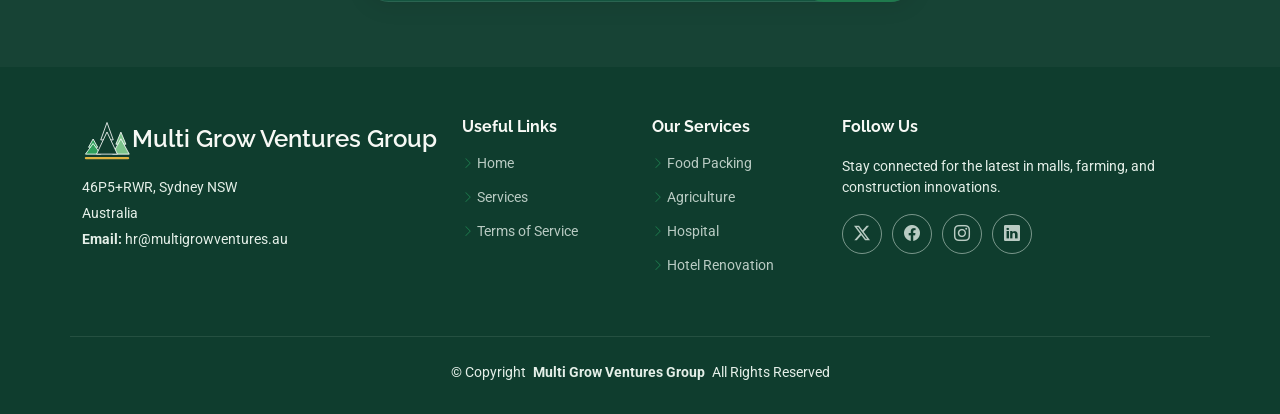
==== commit 7e59c9f4: "image error fix 3" ====
--- a/index.html
+++ b/index.html
@@ -1,16 +1,2040 @@
-<!doctype html><html lang="en"><head><meta charset="utf-8"><meta name="viewport" content="width=device-width,initial-scale=1"><meta name="theme-color" content="#19372c"><meta name="description" content="Multi Grow Ventures Group delivers innovative solutions for hotels, malls, farming, smart agriculture, food packing, and construction."><title>Multi Grow Ventures Group | Empowering Growth</title><link rel="preconnect" href="https://fonts.googleapis.com"><link rel="preconnect" href="https://fonts.gstatic.com" crossorigin><link href="https://fonts.googleapis.com/css2?family=DM+Sans:wght@400;500;600;700&family=Manrope:wght@400;500;600;700;800&display=swap" rel="stylesheet"><link rel="stylesheet" href="site.css"></head><body>
-<header class="wrap topbar"><a class="brand" href="index.html"><span class="brand-mark"><img src="assets/img/logo.png" alt=""></span>Multi Grow Ventures Group</a><nav class="nav" id="nav"><a class="active" href="index.html">Home</a><a href="about.html">About</a><a href="services.html">Services</a><a href="portfolio.html">Portfolio</a><a href="team.html">Team</a><a href="faq.html">FAQ</a><a class="contact-link" href="contact.html">Contact <span class="arrow">↗</span></a></nav><button class="menu-button" id="menuButton" aria-label="Open menu" aria-expanded="false">☰</button></header>
-<main><section class="wrap site-hero"><div class="hero-panel"><div class="hero-copy-block"><div class="hero-eyebrow">Multi Grow Ventures Group · Australia</div><h1>Empowering Growth in Hospitality, Retail, Agriculture, and Construction</h1><p>Multi Grow Ventures Group delivers innovative solutions for hotels, malls, farming, smart agriculture, food packing, and construction, driving success across diverse industries.</p><div class="hero-buttons"><a class="button primary" href="contact.html">Get a Free Consultation <span class="arrow">↗</span></a><a class="button secondary" href="services.html">Explore Our Services <span class="arrow">↘</span></a></div></div><div class="hero-photo"><img src="assets/img/hero-carousel/hero-carousel-1.jpg" alt="Multi Grow Ventures Group industries"><div class="hero-stamp"><strong>15+</strong>Years of Expertise</div></div></div></section>
-<section class="wrap"><div class="feature-strip"><div class="feature-item"><b>15+</b><span>Years of Expertise</span></div><div class="feature-item"><b>500+</b><span>Global Clients</span></div><div class="feature-item"><b>98%</b><span>Success Rate</span></div></div></section>
-<section class="wrap section-shell"><div class="section-top"><div><div class="section-kicker">Industry-leading solutions</div><h2 class="section-title">Our Services</h2></div><p class="section-lede">Explore our wide range of services that power industries across hospitality, retail, agriculture, and infrastructure.</p></div><div class="service-grid">
-<article class="service-card"><img src="assets/img/services/services-1.webp" alt=""><span class="card-index">01 / Hospitality</span><h3>Hotel Management</h3><p>We provide end-to-end hotel operations support, from guest services to digital booking platforms.</p><a href="service-details.html">Explore Service ↗</a></article>
-<article class="service-card"><img src="assets/img/services/services-2.webp" alt=""><span class="card-index">02 / Retail</span><h3>Mall Development</h3><p>We offer modern retail space development and management tailored for maximum footfall and ROI.</p><a href="services.html#mall">Explore Service ↗</a></article>
-<article class="service-card"><img src="assets/img/5.jpg" alt=""><span class="card-index">03 / Agriculture</span><h3>Farming Solutions</h3><p>Innovative solutions to boost productivity, sustainability, and profitability in farming practices.</p><a href="services.html#farming">Explore Service ↗</a></article>
-<article class="service-card"><img src="assets/img/6.jpg" alt=""><span class="card-index">04 / Agritech</span><h3>Smart Agriculture</h3><p>We empower agribusinesses with smart irrigation, crop monitoring, and agritech integrations.</p><a href="services.html#smart-agriculture">Explore Service ↗</a></article>
-<article class="service-card"><img src="assets/img/services/services-3.webp" alt=""><span class="card-index">05 / Food</span><h3>Food Packing</h3><p>Safe, hygienic, and scalable food packing services tailored for local and export-grade quality.</p><a href="services.html#food-packing">Explore Service ↗</a></article>
-<article class="service-card"><img src="assets/img/services/services-4.webp" alt=""><span class="card-index">06 / Infrastructure</span><h3>Construction Projects</h3><p>End-to-end construction services for residential, commercial, and industrial infrastructure projects.</p><a href="services.html#construction">Explore Service ↗</a></article></div></section>
-<section class="section-shell service-section"><div class="wrap"><div class="section-top"><div><div class="section-kicker">Our Features</div><h2 class="section-title">Industry-Leading Solutions</h2></div><p class="section-lede">Transforming hospitality, retail, agriculture, and infrastructure with cutting-edge technology and strategic expertise.</p></div><div class="photo-card-grid"><article class="photo-card"><img src="assets/img/3.jpg" alt="Hotel operations"><div class="photo-card-body"><span class="card-index">Hospitality</span><h3>Smart Hotel Operations</h3><p>Streamlined guest services and digital booking platforms for enhanced efficiency and guest satisfaction.</p></div></article><article class="photo-card"><img src="assets/img/6.jpg" alt="Precision agriculture"><div class="photo-card-body"><span class="card-index">Agriculture</span><h3>Precision Agriculture</h3><p>IoT-based crop monitoring and smart irrigation for data-driven farming decisions.</p></div></article><article class="photo-card"><img src="assets/img/7.jpg" alt="Construction project"><div class="photo-card-body"><span class="card-index">Construction</span><h3>Construction Excellence</h3><p>Timely and high-quality project delivery for residential, commercial, and industrial builds.</p></div></article></div><a class="text-link" href="about.html">Discover how our innovative solutions empower industries <span>↗</span></a></div></section>
-<section class="wrap section-shell"><div class="section-top"><div><div class="section-kicker">Selected work</div><h2 class="section-title">Our Portfolio</h2></div><p class="section-lede">Explore our successful projects in hospitality, retail, agriculture, and construction, showcasing our expertise and impact.</p></div><div class="project-grid"><article class="project-card"><img src="assets/img/portfolio/portfolio-1.webp" alt="Luxury hotel renovation"><div><small>Hotels</small><h3>Luxury Hotel Renovation</h3><p>Revamped a 5-star hotel with modern amenities and digital booking integration.</p><a class="text-link" href="portfolio-details.html">More Details ↗</a></div></article><article class="project-card"><img src="assets/img/portfolio/portfolio-2.webp" alt="Urban mall development"><div><small>Malls</small><h3>Urban Mall Development</h3><p>Designed a state-of-the-art shopping complex with high footfall.</p></div></article><article class="project-card"><img src="assets/img/portfolio/portfolio-3.webp" alt="Sustainable farming initiative"><div><small>Farming</small><h3>Sustainable Farming Initiative</h3><p>Implemented eco-friendly farming techniques for higher yields.</p></div></article></div><a class="text-link" href="portfolio.html">View Our Portfolio <span>↗</span></a></section>
-<section class="wrap banner"><div><div class="eyebrow">Multi Grow Ventures Group</div><h2>Transform Your Industry with Tailored Solutions</h2><p>Empower your business in food packing, agriculture, hospitals, hotels, malls, farming, or construction with our innovative solutions designed to optimize operations and drive growth.</p><p>Food Packing Automation · Smart Agriculture Tools · Hospital Efficiency Systems · Construction Management</p><p><strong>98% Efficiency Boost</strong> · <strong>10K+ Industry Partners</strong> · Watch Demo · No signup required</p></div><a class="button" href="contact.html">Explore Solutions <span class="arrow">↗</span></a></section>
-<section class="wrap section-shell"><div class="contact-layout"><div><div class="section-kicker">Contact</div><h2 class="section-title">Get in touch with us</h2><p class="section-lede">Reach out for inquiries about food packing, agriculture, hospitals, hotels, malls, farming, and construction projects.</p></div><div class="contact-box"><h3>Contact Info</h3><p>Get in touch with us for expert solutions across various industries.</p><div class="contact-lines"><div><small>Our Location</small><strong>46P5+RWR, Sydney NSW<br>Australia</strong></div><div><small>Email Address</small><strong><a href="mailto:hr@multigrowventures.au">hr@multigrowventures.au</a><br><a href="mailto:info@multigrowventures.au">info@multigrowventures.au</a></strong></div></div></div></div></section>
-</main><footer class="site-footer"><div class="wrap"><div class="footer-grid"><div><a class="brand" href="index.html"><span class="brand-mark"><img src="assets/img/logo.png" alt=""></span>Multi Grow Ventures Group</a><p>46P5+RWR, Sydney NSW<br>Australia</p><p>Email: <a href="mailto:hr@multigrowventures.au">hr@multigrowventures.au</a><br><a href="mailto:info@multigrowventures.au">info@multigrowventures.au</a></p></div><div><h4>Useful Links</h4><div class="footer-links"><a href="index.html">Home</a><a href="about.html">About us</a><a href="services.html">Services</a><a href="portfolio.html">Portfolio</a><a href="team.html">Team</a><a href="contact.html">Contact</a></div></div><div><h4>Our Services</h4><div class="footer-links"><a href="services.html#food-packing">Food Packing</a><a href="services.html#smart-agriculture">Agriculture</a><a href="services.html#hospital">Hospital</a><a href="services.html#hotel">Hotel Renovation</a></div></div></div><div class="footer-bottom"><span>Copyright © <span data-year></span> Multi Grow Ventures Group. All Rights Reserved.</span><span>Australia</span></div></div></footer><script src="site.js"></script></body></html>
+<!DOCTYPE html>
+<html lang="en">
+  <head>
+    <meta charset="utf-8" />
+    <meta content="width=device-width, initial-scale=1.0" name="viewport" />
+    <title>Index - Multi Grow Ventures Group Bootstrap Template</title>
+    <meta
+      name="description"
+      content="Multi Grow Ventures Group provides expert solutions in hotel management, mall development, farming, smart agriculture, food packing, and construction projects."
+    />
+    <meta
+      name="keywords"
+      content="hotel management, mall development, farming solutions, smart agriculture, food packing, construction projects, business growth"
+    />
+
+    <!-- Favicons -->
+    <link href="assets/evergrove-app-icon.svg" rel="icon" />
+    <link href="assets/evergrove-app-icon.svg" rel="apple-touch-icon" />
+
+    <!-- Fonts -->
+    <link href="https://fonts.googleapis.com" rel="preconnect" />
+    <link href="https://fonts.gstatic.com" rel="preconnect" crossorigin />
+    <link
+      href="https://fonts.googleapis.com/css2?family=Roboto:ital,wght@0,100;0,300;0,400;0,500;0,700;0,900;1,100;1,300;1,400;1,500;1,700;1,900&family=Poppins:ital,wght@0,100;0,200;0,300;0,400;0,500;0,600;0,700;0,800;0,900;1,100;1,200;1,300;1,400;1,500;1,600;1,700;1,800;1,900&family=Raleway:ital,wght@0,100;0,200;0,300;0,400;0,500;0,600;0,700;0,800;0,900;1,100;1,200;1,300;1,400;1,500;1,600;1,700;1,800;1,900&display=swap"
+      rel="stylesheet"
+    />
+
+    <!-- Vendor CSS Files -->
+    <link
+      href="assets/vendor/bootstrap/css/bootstrap.min.css"
+      rel="stylesheet"
+    />
+    <link
+      href="assets/vendor/bootstrap-icons/bootstrap-icons.css"
+      rel="stylesheet"
+    />
+    <link href="assets/vendor/aos/aos.css" rel="stylesheet" />
+    <link href="assets/vendor/swiper/swiper-bundle.min.css" rel="stylesheet" />
+    <link
+      href="assets/vendor/glightbox/css/glightbox.min.css"
+      rel="stylesheet"
+    />
+
+    <!-- Main CSS File -->
+    <link href="assets/css/main.css" rel="stylesheet" />
+
+    <!-- =======================================================
+  * Template Name: Multi Grow Ventures Group
+  * Template URL: https://bootstrapmade.com/Multi Grow Ventures Group-bootstrap-corporate-template/
+  * Updated: Jun 23 2025 with Bootstrap v5.3.6
+  * Author: BootstrapMade.com
+  * License: https://bootstrapmade.com/license/
+  ======================================================== -->
+  </head>
+
+  <body class="index-page">
+    <header id="header" class="header d-flex align-items-center sticky-top">
+      <div
+        class="container-fluid container-xl position-relative d-flex align-items-center"
+      >
+        <a href="index.html" class="logo d-flex align-items-center me-auto">
+          <!-- Uncomment the line below if you also wish to use an image logo -->
+          <!-- <img src="assets/img/logo.webp" alt=""> -->
+          <img src="assets/evergrove-mark.svg" alt="">
+          <h1 class="sitename"><span>Multi Grow Ventures</span> Group</h1>
+        </a>
+
+        <nav id="navmenu" class="navmenu">
+          <ul>
+            <li><a href="#hero" class="active">Home</a></li>
+            <!-- <li><a href="#about">About</a></li> -->
+            <li><a href="#services">Services</a></li>
+            <li><a href="#portfolio">Portfolio</a></li>
+            <li><a href="#team">Team</a></li>
+            <!-- <li class="dropdown"><a href="#"><span>Dropdown</span> <i class="bi bi-chevron-down toggle-dropdown"></i></a>
+            <ul>
+              <li><a href="#">Dropdown 1</a></li>
+              <li class="dropdown"><a href="#"><span>Deep Dropdown</span> <i class="bi bi-chevron-down toggle-dropdown"></i></a>
+                <ul>
+                  <li><a href="#">Deep Dropdown 1</a></li>
+                  <li><a href="#">Deep Dropdown 2</a></li>
+                  <li><a href="#">Deep Dropdown 3</a></li>
+                  <li><a href="#">Deep Dropdown 4</a></li>
+                  <li><a href="#">Deep Dropdown 5</a></li>
+                </ul>
+              </li>
+              <li><a href="#">Dropdown 2</a></li>
+              <li><a href="#">Dropdown 3</a></li>
+              <li><a href="#">Dropdown 4</a></li>
+            </ul>
+          </li> -->
+            <li><a href="#contact">Contact</a></li>
+          </ul>
+          <i class="mobile-nav-toggle d-xl-none bi bi-list"></i>
+        </nav>
+
+        <a class="btn-getstarted" href="index.html#about">Get Started</a>
+      </div>
+    </header>
+
+    <main class="main">
+      <!-- Hero Section -->
+      <section id="hero" class="hero section">
+        <div class="container" data-aos="fade-up" data-aos-delay="100">
+          <div class="row align-items-center">
+            <div class="col-lg-6">
+              <div class="hero-content" data-aos="fade-up" data-aos-delay="200">
+                <h2>
+                  Empowering Growth in Hospitality, Retail, Agriculture, and
+                  Construction
+                </h2>
+                <p>
+                  Multi Grow Ventures Group delivers innovative solutions for
+                  hotels, malls, farming, smart agriculture, food packing, and
+                  construction, driving success across diverse industries.
+                </p>
+                <div class="hero-btns">
+                  <a href="#contact" class="btn btn-primary"
+                    >Get a Free Consultation</a
+                  >
+                  <a href="#services" class="btn btn-outline"
+                    >Explore Our Services</a
+                  >
+                </div>
+                <div class="hero-stats">
+                  <div class="stat-item">
+                    <h3>
+                      <span
+                        data-purecounter-start="0"
+                        data-purecounter-end="15"
+                        data-purecounter-duration="1"
+                        class="purecounter"
+                      ></span
+                      >+
+                    </h3>
+                    <p>Years Experience</p>
+                  </div>
+                  <div class="stat-item">
+                    <h3>
+                      <span
+                        data-purecounter-start="0"
+                        data-purecounter-end="500"
+                        data-purecounter-duration="1"
+                        class="purecounter"
+                      ></span
+                      >+
+                    </h3>
+                    <p>Clients Worldwide</p>
+                  </div>
+                  <div class="stat-item">
+                    <h3>
+                      <span
+                        data-purecounter-start="0"
+                        data-purecounter-end="98"
+                        data-purecounter-duration="1"
+                        class="purecounter"
+                      ></span
+                      >%
+                    </h3>
+                    <p>Success Rate</p>
+                  </div>
+                </div>
+              </div>
+            </div>
+            <div class="col-lg-6">
+              <div class="hero-image" data-aos="zoom-out" data-aos-delay="300">
+                <img
+                  src="assets/img/about/about-8.webp"
+                  alt="Multi Grow Ventures Services"
+                  class="img-fluid"
+                />
+              </div>
+            </div>
+          </div>
+        </div>
+      </section>
+      <!-- /Hero Section -->
+
+      <!-- Clients Section -->
+      <section id="clients" class="clients section">
+        <div data-aos="fade-up" data-aos-delay="100">
+          <div class="clients-slider swiper init-swiper">
+            <script type="application/json" class="swiper-config">
+              {
+                "loop": true,
+                "speed": 6000,
+                "autoplay": {
+                  "delay": 1,
+                  "disableOnInteraction": false
+                },
+                "centeredSlides": true,
+                "slideToClickedSlide": true,
+                "slidesPerView": "auto",
+                "spaceBetween": 40,
+                "breakpoints": {
+                  "320": {
+                    "slidesPerView": 2,
+                    "spaceBetween": 20
+                  },
+                  "640": {
+                    "slidesPerView": 3,
+                    "spaceBetween": 20
+                  },
+                  "992": {
+                    "slidesPerView": 4,
+                    "spaceBetween": 30
+                  },
+                  "1200": {
+                    "slidesPerView": 6,
+                    "spaceBetween": 40
+                  }
+                }
+              }
+            </script>
+
+            <div class="swiper-wrapper">
+              <div class="swiper-slide">
+                <div class="client-logo">
+                  <img
+                    src="assets/img/clients/clients-1.webp"
+                    class="img-fluid"
+                    alt=""
+                  />
+                </div>
+              </div>
+              <!-- End Client Item -->
+
+              <div class="swiper-slide">
+                <div class="client-logo">
+                  <img
+                    src="assets/img/clients/clients-2.webp"
+                    class="img-fluid"
+                    alt=""
+                  />
+                </div>
+              </div>
+              <!-- End Client Item -->
+
+              <div class="swiper-slide">
+                <div class="client-logo">
+                  <img
+                    src="assets/img/clients/clients-3.webp"
+                    class="img-fluid"
+                    alt=""
+                  />
+                </div>
+              </div>
+              <!-- End Client Item -->
+
+              <div class="swiper-slide">
+                <div class="client-logo">
+                  <img
+                    src="assets/img/clients/clients-4.webp"
+                    class="img-fluid"
+                    alt=""
+                  />
+                </div>
+              </div>
+              <!-- End Client Item -->
+
+              <div class="swiper-slide">
+                <div class="client-logo">
+                  <img
+                    src="assets/img/clients/clients-5.webp"
+                    class="img-fluid"
+                    alt=""
+                  />
+                </div>
+              </div>
+              <!-- End Client Item -->
+
+              <div class="swiper-slide">
+                <div class="client-logo">
+                  <img
+                    src="assets/img/clients/clients-6.webp"
+                    class="img-fluid"
+                    alt=""
+                  />
+                </div>
+              </div>
+              <!-- End Client Item -->
+
+              <div class="swiper-slide">
+                <div class="client-logo">
+                  <img
+                    src="assets/img/clients/clients-1.webp"
+                    class="img-fluid"
+                    alt=""
+                  />
+                </div>
+              </div>
+              <!-- End Client Item -->
+
+              <div class="swiper-slide">
+                <div class="client-logo">
+                  <img
+                    src="assets/img/clients/clients-2.webp"
+                    class="img-fluid"
+                    alt=""
+                  />
+                </div>
+              </div>
+              <!-- End Client Item -->
+
+              <div class="swiper-slide">
+                <div class="client-logo">
+                  <img
+                    src="assets/img/clients/clients-3.webp"
+                    class="img-fluid"
+                    alt=""
+                  />
+                </div>
+              </div>
+              <!-- End Client Item -->
+
+              <div class="swiper-slide">
+                <div class="client-logo">
+                  <img
+                    src="assets/img/clients/clients-4.webp"
+                    class="img-fluid"
+                    alt=""
+                  />
+                </div>
+              </div>
+              <!-- End Client Item -->
+
+              <div class="swiper-slide">
+                <div class="client-logo">
+                  <img
+                    src="assets/img/clients/clients-5.webp"
+                    class="img-fluid"
+                    alt=""
+                  />
+                </div>
+              </div>
+              <!-- End Client Item -->
+
+              <div class="swiper-slide">
+                <div class="client-logo">
+                  <img
+                    src="assets/img/clients/clients-6.webp"
+                    class="img-fluid"
+                    alt=""
+                  />
+                </div>
+              </div>
+              <!-- End Client Item -->
+            </div>
+          </div>
+        </div>
+      </section>
+      <!-- /Clients Section -->
+
+      <!-- About Section -->
+      <section id="features" class="features section">
+        <!-- Section Title -->
+        <div class="container section-title" data-aos="fade-up">
+          <h2>Our Features</h2>
+          <p>
+            Discover how our innovative solutions empower hotels, malls,
+            farming, agriculture, food packing, and construction industries.
+          </p>
+        </div>
+        <!-- End Section Title -->
+
+        <div class="container" data-aos="fade-up" data-aos-delay="100">
+          <div class="row align-items-center mb-5">
+            <div class="col-lg-6" data-aos="fade-right" data-aos-delay="200">
+              <div class="features-intro">
+                <h2>Industry-Leading Solutions</h2>
+                <p>
+                  Transforming hospitality, retail, agriculture, and
+                  infrastructure with cutting-edge technology and strategic
+                  expertise.
+                </p>
+                <div class="highlights-grid">
+                  <div class="highlight-item">
+                    <div class="highlight-number">15+</div>
+                    <div class="highlight-text">Years of Expertise</div>
+                  </div>
+                  <div class="highlight-item">
+                    <div class="highlight-number">500+</div>
+                    <div class="highlight-text">Global Clients</div>
+                  </div>
+                  <div class="highlight-item">
+                    <div class="highlight-number">98%</div>
+                    <div class="highlight-text">Success Rate</div>
+                  </div>
+                </div>
+              </div>
+            </div>
+            <div class="col-lg-6" data-aos="fade-left" data-aos-delay="300">
+              <div class="featured-image-container">
+                <img
+                  src="assets/img/features/features-1.webp"
+                  alt="Industry Solutions"
+                  class="img-fluid"
+                />
+                <div class="floating-badge">
+                  <i class="bi bi-award"></i>
+                  <span>Trusted Partner</span>
+                </div>
+              </div>
+            </div>
+          </div>
+
+          <div class="features-grid">
+            <div class="row g-4">
+              <!-- Hotel Management Feature -->
+              <div
+                class="col-xl-4 col-lg-6 col-md-6"
+                data-aos="zoom-in"
+                data-aos-delay="100"
+              >
+                <div class="feature-box text-center">
+                  <div class="feature-icon-wrapper">
+                    <i class="bi bi-house-door"></i>
+                  </div>
+                  <h4>Smart Hotel Operations</h4>
+                  <p>
+                    Streamlined guest services and digital booking platforms for
+                    enhanced efficiency and guest satisfaction.
+                  </p>
+                  <div class="progress-indicator">
+                    <div class="progress-bar" style="width: 92%"></div>
+                  </div>
+                  <span class="progress-label">92% Guest Satisfaction</span>
+                </div>
+              </div>
+
+              <!-- Mall Development Feature -->
+              <div
+                class="col-xl-4 col-lg-6 col-md-6"
+                data-aos="zoom-in"
+                data-aos-delay="200"
+              >
+                <div class="feature-box text-center">
+                  <div class="feature-icon-wrapper">
+                    <i class="bi bi-shop"></i>
+                  </div>
+                  <h4>Retail Space Optimization</h4>
+                  <p>
+                    Data-driven design and tenant management to maximize
+                    footfall and profitability in malls.
+                  </p>
+                  <div class="progress-indicator">
+                    <div class="progress-bar" style="width: 90%"></div>
+                  </div>
+                  <span class="progress-label">90% ROI Improvement</span>
+                </div>
+              </div>
+
+              <!-- Farming Solutions Feature -->
+              <div
+                class="col-xl-4 col-lg-6 col-md-6"
+                data-aos="zoom-in"
+                data-aos-delay="300"
+              >
+                <div class="feature-box text-center">
+                  <div class="feature-icon-wrapper">
+                    <i class="bi bi-tree"></i>
+                  </div>
+                  <h4>Sustainable Farming</h4>
+                  <p>
+                    Eco-friendly techniques to boost crop yields while reducing
+                    environmental impact.
+                  </p>
+                  <div class="progress-indicator">
+                    <div class="progress-bar" style="width: 88%"></div>
+                  </div>
+                  <span class="progress-label">88% Yield Increase</span>
+                </div>
+              </div>
+
+              <!-- Smart Agriculture Feature -->
+              <div
+                class="col-xl-4 col-lg-6 col-md-6"
+                data-aos="zoom-in"
+                data-aos-delay="400"
+              >
+                <div class="feature-box text-center">
+                  <div class="feature-icon-wrapper">
+                    <i class="bi bi-cloud-drizzle"></i>
+                  </div>
+                  <h4>Precision Agriculture</h4>
+                  <p>
+                    IoT-based crop monitoring and smart irrigation for
+                    data-driven farming decisions.
+                  </p>
+                  <div class="progress-indicator">
+                    <div class="progress-bar" style="width: 95%"></div>
+                  </div>
+                  <span class="progress-label">95% Resource Efficiency</span>
+                </div>
+              </div>
+
+              <!-- Food Packing Feature -->
+              <div
+                class="col-xl-4 col-lg-6 col-md-6"
+                data-aos="zoom-in"
+                data-aos-delay="500"
+              >
+                <div class="feature-box text-center">
+                  <div class="feature-icon-wrapper">
+                    <i class="bi bi-box-seam"></i>
+                  </div>
+                  <h4>Hygienic Packing</h4>
+                  <p>
+                    Scalable, compliant food packing systems for local and
+                    export markets.
+                  </p>
+                  <div class="progress-indicator">
+                    <div class="progress-bar" style="width: 97%"></div>
+                  </div>
+                  <span class="progress-label">97% Compliance Rate</span>
+                </div>
+              </div>
+
+              <!-- Construction Projects Feature -->
+              <div
+                class="col-xl-4 col-lg-6 col-md-6"
+                data-aos="zoom-in"
+                data-aos-delay="600"
+              >
+                <div class="feature-box text-center">
+                  <div class="feature-icon-wrapper">
+                    <i class="bi bi-building"></i>
+                  </div>
+                  <h4>Construction Excellence</h4>
+                  <p>
+                    Timely and high-quality project delivery for residential,
+                    commercial, and industrial builds.
+                  </p>
+                  <div class="progress-indicator">
+                    <div class="progress-bar" style="width: 94%"></div>
+                  </div>
+                  <span class="progress-label">94% On-Time Delivery</span>
+                </div>
+              </div>
+            </div>
+          </div>
+
+          <div
+            class="advanced-features-section"
+            data-aos="fade-up"
+            data-aos-delay="100"
+          >
+            <div class="row">
+              <div
+                class="col-lg-8 mx-auto text-center mb-5"
+                data-aos="fade-up"
+                data-aos-delay="200"
+              >
+                <h3>Advanced Industry Capabilities</h3>
+                <p>
+                  Explore our specialized features designed to elevate
+                  performance across hospitality, retail, agriculture, and
+                  construction.
+                </p>
+              </div>
+            </div>
+
+            <div class="row g-4">
+              <!-- Hotel Management Advanced Feature -->
+              <div class="col-lg-6" data-aos="fade-right" data-aos-delay="300">
+                <div class="advanced-feature-card">
+                  <div class="feature-header">
+                    <div class="feature-number">01</div>
+                    <div class="feature-status-badge enterprise">
+                      Enterprise
+                    </div>
+                  </div>
+                  <div class="feature-content">
+                    <h5>Hotel Automation Suite</h5>
+                    <p>
+                      Automate reservations, check-ins, and guest services with
+                      integrated management systems.
+                    </p>
+                    <ul class="feature-benefits">
+                      <li>
+                        <i class="bi bi-check-circle"></i> Real-Time Booking
+                      </li>
+                      <li>
+                        <i class="bi bi-check-circle"></i> Guest Analytics
+                      </li>
+                    </ul>
+                  </div>
+                  <div class="feature-icon-bg">
+                    <i class="bi bi-house-door"></i>
+                  </div>
+                </div>
+              </div>
+
+              <!-- Mall Development Advanced Feature -->
+              <div class="col-lg-6" data-aos="fade-left" data-aos-delay="400">
+                <div class="advanced-feature-card">
+                  <div class="feature-header">
+                    <div class="feature-number">02</div>
+                    <div class="feature-status-badge premium">Premium</div>
+                  </div>
+                  <div class="feature-content">
+                    <h5>Retail Analytics Platform</h5>
+                    <p>
+                      Leverage data to optimize tenant mix, footfall, and
+                      marketing strategies for malls.
+                    </p>
+                    <ul class="feature-benefits">
+                      <li>
+                        <i class="bi bi-check-circle"></i> Traffic Analysis
+                      </li>
+                      <li>
+                        <i class="bi bi-check-circle"></i> Revenue Tracking
+                      </li>
+                    </ul>
+                  </div>
+                  <div class="feature-icon-bg">
+                    <i class="bi bi-shop"></i>
+                  </div>
+                </div>
+              </div>
+
+              <!-- Farming Solutions Advanced Feature -->
+              <div class="col-lg-6" data-aos="fade-right" data-aos-delay="500">
+                <div class="advanced-feature-card">
+                  <div class="feature-header">
+                    <div class="feature-number">03</div>
+                    <div class="feature-status-badge standard">Standard</div>
+                  </div>
+                  <div class="feature-content">
+                    <h5>Sustainable Farming Tools</h5>
+                    <p>
+                      Eco-friendly solutions for soil health, water management,
+                      and crop optimization.
+                    </p>
+                    <ul class="feature-benefits">
+                      <li>
+                        <i class="bi bi-check-circle"></i> Soil Monitoring
+                      </li>
+                      <li>
+                        <i class="bi bi-check-circle"></i> Water Efficiency
+                      </li>
+                    </ul>
+                  </div>
+                  <div class="feature-icon-bg">
+                    <i class="bi bi-tree"></i>
+                  </div>
+                </div>
+              </div>
+
+              <!-- Smart Agriculture Advanced Feature -->
+              <div class="col-lg-6" data-aos="fade-left" data-aos-delay="600">
+                <div class="advanced-feature-card">
+                  <div class="feature-header">
+                    <div class="feature-number">04</div>
+                    <div class="feature-status-badge enterprise">
+                      Enterprise
+                    </div>
+                  </div>
+                  <div class="feature-content">
+                    <h5>IoT Farming Solutions</h5>
+                    <p>
+                      Real-time crop monitoring and automated irrigation for
+                      precision agriculture.
+                    </p>
+                    <ul class="feature-benefits">
+                      <li>
+                        <i class="bi bi-check-circle"></i> Sensor Integration
+                      </li>
+                      <li>
+                        <i class="bi bi-check-circle"></i> Predictive Analytics
+                      </li>
+                    </ul>
+                  </div>
+                  <div class="feature-icon-bg">
+                    <i class="bi bi-cloud-drizzle"></i>
+                  </div>
+                </div>
+              </div>
+
+              <!-- Food Packing Advanced Feature -->
+              <div class="col-lg-6" data-aos="fade-right" data-aos-delay="700">
+                <div class="advanced-feature-card">
+                  <div class="feature-header">
+                    <div class="feature-number">05</div>
+                    <div class="feature-status-badge premium">Premium</div>
+                  </div>
+                  <div class="feature-content">
+                    <h5>Automated Packing Systems</h5>
+                    <p>
+                      High-speed, hygienic packing solutions compliant with
+                      global standards.
+                    </p>
+                    <ul class="feature-benefits">
+                      <li>
+                        <i class="bi bi-check-circle"></i> Quality Control
+                      </li>
+                      <li><i class="bi bi-check-circle"></i> Scalability</li>
+                    </ul>
+                  </div>
+                  <div class="feature-icon-bg">
+                    <i class="bi bi-box-seam"></i>
+                  </div>
+                </div>
+              </div>
+
+              <!-- Construction Projects Advanced Feature -->
+              <div class="col-lg-6" data-aos="fade-left" data-aos-delay="800">
+                <div class="advanced-feature-card">
+                  <div class="feature-header">
+                    <div class="feature-number">06</div>
+                    <div class="feature-status-badge standard">Standard</div>
+                  </div>
+                  <div class="feature-content">
+                    <h5>Construction Management Suite</h5>
+                    <p>
+                      Tools for project planning, resource allocation, and
+                      real-time progress tracking.
+                    </p>
+                    <ul class="feature-benefits">
+                      <li>
+                        <i class="bi bi-check-circle"></i> Project Timeline
+                      </li>
+                      <li>
+                        <i class="bi bi-check-circle"></i> Cost Management
+                      </li>
+                    </ul>
+                  </div>
+                  <div class="feature-icon-bg">
+                    <i class="bi bi-building"></i>
+                  </div>
+                </div>
+              </div>
+            </div>
+          </div>
+        </div>
+      </section>
+      <!-- /About Section -->
+
+      <!-- Stats Section -->
+
+      <!-- /Stats Section -->
+
+      <!-- Services Section -->
+      <section id="services" class="services section">
+        <!-- Section Title -->
+        <div class="container section-title" data-aos="fade-up">
+          <h2>Our Services</h2>
+          <p>
+            Explore our wide range of services that power industries across
+            hospitality, retail, agriculture, and infrastructure.
+          </p>
+        </div>
+        <!-- End Section Title -->
+
+        <div class="container" data-aos="fade-up" data-aos-delay="100">
+          <div class="row gy-4 justify-content-center">
+            <!-- Hotels -->
+            <div
+              class="col-lg-4 col-md-6"
+              data-aos="fade-up"
+              data-aos-delay="100"
+            >
+              <article class="service-item">
+                <span class="service-icon rounded-circle">
+                  <i class="bi bi-house-door"></i>
+                </span>
+                <h3>
+                  <a href="#">Hotel <span>Management</span></a>
+                </h3>
+                <p>
+                  We provide end-to-end hotel operations support, from guest
+                  services to digital booking platforms.
+                </p>
+                <a
+                  href="#"
+                  class="card-action rounded-circle d-flex align-items-center justify-content-center"
+                >
+                  <i class="bi bi-arrow-up-right"></i>
+                </a>
+              </article>
+            </div>
+
+            <!-- Mall -->
+            <div
+              class="col-lg-4 col-md-6"
+              data-aos="fade-up"
+              data-aos-delay="150"
+            >
+              <article class="service-item">
+                <span class="service-icon rounded-circle">
+                  <i class="bi bi-shop"></i>
+                </span>
+                <h3>
+                  <a href="#">Mall <span>Development</span></a>
+                </h3>
+                <p>
+                  We offer modern retail space development and management
+                  tailored for maximum footfall and ROI.
+                </p>
+                <a
+                  href="#"
+                  class="card-action rounded-circle d-flex align-items-center justify-content-center"
+                >
+                  <i class="bi bi-arrow-up-right"></i>
+                </a>
+              </article>
+            </div>
+
+            <!-- Farming -->
+            <div
+              class="col-lg-4 col-md-6"
+              data-aos="fade-up"
+              data-aos-delay="200"
+            >
+              <article class="service-item">
+                <span class="service-icon rounded-circle">
+                  <i class="bi bi-tree"></i>
+                </span>
+                <h3>
+                  <a href="#">Farming <span>Solutions</span></a>
+                </h3>
+                <p>
+                  Innovative solutions to boost productivity, sustainability,
+                  and profitability in farming practices.
+                </p>
+                <a
+                  href="#"
+                  class="card-action rounded-circle d-flex align-items-center justify-content-center"
+                >
+                  <i class="bi bi-arrow-up-right"></i>
+                </a>
+              </article>
+            </div>
+
+            <!-- Agriculture -->
+            <div
+              class="col-lg-4 col-md-6"
+              data-aos="fade-up"
+              data-aos-delay="250"
+            >
+              <article class="service-item">
+                <span class="service-icon rounded-circle">
+                  <i class="bi bi-cloud-drizzle"></i>
+                </span>
+                <h3>
+                  <a href="#">Smart <span>Agriculture</span></a>
+                </h3>
+                <p>
+                  We empower agribusinesses with smart irrigation, crop
+                  monitoring, and agritech integrations.
+                </p>
+                <a
+                  href="#"
+                  class="card-action rounded-circle d-flex align-items-center justify-content-center"
+                >
+                  <i class="bi bi-arrow-up-right"></i>
+                </a>
+              </article>
+            </div>
+
+            <!-- Food Packing -->
+            <div
+              class="col-lg-4 col-md-6"
+              data-aos="fade-up"
+              data-aos-delay="300"
+            >
+              <article class="service-item">
+                <span class="service-icon rounded-circle">
+                  <i class="bi bi-box-seam"></i>
+                </span>
+                <h3>
+                  <a href="#">Food <span>Packing</span></a>
+                </h3>
+                <p>
+                  Safe, hygienic, and scalable food packing services tailored
+                  for local and export-grade quality.
+                </p>
+                <a
+                  href="#"
+                  class="card-action rounded-circle d-flex align-items-center justify-content-center"
+                >
+                  <i class="bi bi-arrow-up-right"></i>
+                </a>
+              </article>
+            </div>
+
+            <!-- Construction -->
+            <div
+              class="col-lg-4 col-md-6"
+              data-aos="fade-up"
+              data-aos-delay="350"
+            >
+              <article class="service-item">
+                <span class="service-icon rounded-circle">
+                  <i class="bi bi-building"></i>
+                </span>
+                <h3>
+                  <a href="#">Construction <span>Projects</span></a>
+                </h3>
+                <p>
+                  End-to-end construction services for residential, commercial,
+                  and industrial infrastructure projects.
+                </p>
+                <a
+                  href="#"
+                  class="card-action rounded-circle d-flex align-items-center justify-content-center"
+                >
+                  <i class="bi bi-arrow-up-right"></i>
+                </a>
+              </article>
+            </div>
+          </div>
+        </div>
+      </section>
+      <!-- /Services Section -->
+
+      <!-- Alt Services Section -->
+      <section id="alt-services" class="alt-services section">
+        <div class="container" data-aos="fade-up" data-aos-delay="100">
+          <div class="row g-4">
+            <!-- Hotel Management -->
+            <div class="col-lg-6 col-xl-4 col-md-6">
+              <div class="service-card" data-aos="zoom-in" data-aos-delay="100">
+                <div class="card-header">
+                  <div class="icon-box">
+                    <i class="bi bi-house-door"></i>
+                  </div>
+                  <h4>Hotel Management</h4>
+                </div>
+                <div class="card-body">
+                  <p>
+                    Streamlined operations, guest services, and digital booking
+                    solutions to elevate hospitality experiences.
+                  </p>
+                  <div class="feature-image">
+                    <img
+                      src="assets/img/3.jpg"
+                      alt="Hotel Management Services"
+                      class="img-fluid"
+                    />
+                  </div>
+                </div>
+                <div class="card-footer">
+                  <a href="#" class="btn-explore">
+                    Explore Service
+                    <i class="bi bi-arrow-up-right"></i>
+                  </a>
+                </div>
+              </div>
+            </div>
+            <!-- /Service Card -->
+
+            <!-- Mall Development -->
+            <div class="col-lg-6 col-xl-4 col-md-6">
+              <div
+                class="service-card featured"
+                data-aos="zoom-in"
+                data-aos-delay="200"
+              >
+                <div class="card-header">
+                  <div class="icon-box">
+                    <i class="bi bi-shop"></i>
+                  </div>
+                  <h4>Mall Development</h4>
+                </div>
+                <div class="card-body">
+                  <p>
+                    Innovative retail space design and management for high
+                    footfall and optimal ROI.
+                  </p>
+                  <div class="feature-image">
+                    <img
+                      src="assets\img\image1.jpg"
+                      alt="Mall Development Services"
+                      class="img-fluid"
+                    />
+                  </div>
+                </div>
+                <div class="card-footer">
+                  <a href="#" class="btn-explore">
+                    Explore Service
+                    <i class="bi bi-arrow-up-right"></i>
+                  </a>
+                </div>
+              </div>
+            </div>
+            <!-- /Service Card -->
+
+            <!-- Farming Solutions -->
+            <div class="col-lg-6 col-xl-4 col-md-6">
+              <div class="service-card" data-aos="zoom-in" data-aos-delay="300">
+                <div class="card-header">
+                  <div class="icon-box">
+                    <i class="bi bi-tree"></i>
+                  </div>
+                  <h4>Farming Solutions</h4>
+                </div>
+                <div class="card-body">
+                  <p>
+                    Sustainable farming practices to boost productivity and
+                    environmental stewardship.
+                  </p>
+                  <div class="feature-image">
+                    <img
+                      src="assets/img/1.jpg"
+                      alt="Farming Solutions"
+                      class="img-fluid"
+                    />
+                  </div>
+                </div>
+                <div class="card-footer">
+                  <a href="#" class="btn-explore">
+                    Explore Service
+                    <i class="bi bi-arrow-up-right"></i>
+                  </a>
+                </div>
+              </div>
+            </div>
+            <!-- /Service Card -->
+
+            <!-- Smart Agriculture -->
+            <div class="col-lg-6 col-xl-4 col-md-6">
+              <div class="service-card" data-aos="zoom-in" data-aos-delay="400">
+                <div class="card-header">
+                  <div class="icon-box">
+                    <i class="bi bi-cloud-drizzle"></i>
+                  </div>
+                  <h4>Smart Agriculture</h4>
+                </div>
+                <div class="card-body">
+                  <p>
+                    Precision farming with IoT, smart irrigation, and
+                    data-driven crop monitoring.
+                  </p>
+                  <div class="feature-image">
+                    <img
+                      src="assets/img/5.jpg"
+                      alt="Smart Agriculture Services"
+                      class="img-fluid"
+                    />
+                  </div>
+                </div>
+                <div class="card-footer">
+                  <a href="#" class="btn-explore">
+                    Explore Service
+                    <i class="bi bi-arrow-up-right"></i>
+                  </a>
+                </div>
+              </div>
+            </div>
+            <!-- /Service Card -->
+
+            <!-- Food Packing -->
+            <div class="col-lg-6 col-xl-4 col-md-6">
+              <div class="service-card" data-aos="zoom-in" data-aos-delay="500">
+                <div class="card-header">
+                  <div class="icon-box">
+                    <i class="bi bi-box-seam"></i>
+                  </div>
+                  <h4>Food Packing</h4>
+                </div>
+                <div class="card-body">
+                  <p>
+                    Hygienic, scalable food packing solutions for local and
+                    export markets.
+                  </p>
+                  <div class="feature-image">
+                    <img
+                      src="assets\img\image.jpg"
+                      alt="Food Packing Services"
+                      class="img-fluid"
+                    />
+                  </div>
+                </div>
+                <div class="card-footer">
+                  <a href="#" class="btn-explore">
+                    Explore Service
+                    <i class="bi bi-arrow-up-right"></i>
+                  </a>
+                </div>
+              </div>
+            </div>
+            <!-- /Service Card -->
+
+            <!-- Construction Projects -->
+            <div class="col-lg-6 col-xl-4 col-md-6">
+              <div class="service-card" data-aos="zoom-in" data-aos-delay="600">
+                <div class="card-header">
+                  <div class="icon-box">
+                    <i class="bi bi-building"></i>
+                  </div>
+                  <h4>Construction Projects</h4>
+                </div>
+                <div class="card-body">
+                  <p>
+                    End-to-end construction management for residential,
+                    commercial, and industrial projects.
+                  </p>
+                  <div class="feature-image">
+                    <img
+                      src="assets/img/6.jpg"
+                      alt="Construction Services"
+                      class="img-fluid"
+                    />
+                  </div>
+                </div>
+                <div class="card-footer">
+                  <a
+                    href="#"
+                    class="btn-explore"
+                  >
+                    Explore Service
+                    <i class="bi bi-arrow-up-right"></i>
+                  </a>
+                </div>
+              </div>
+            </div>
+            <!-- /Service Card -->
+          </div>
+        </div>
+      </section>
+      <!-- /Alt Services Section -->
+
+      <!-- Why Us Section -->
+      <!-- /Why Us Section -->
+
+      <!-- Call To Action Section -->
+      <section id="call-to-action" class="call-to-action section">
+        <div class="container" data-aos="fade-up" data-aos-delay="100">
+          <div class="cta-wrapper">
+            <div class="background-pattern">
+              <div class="wave"></div>
+              <div class="geometric-shape shape-1"></div>
+              <div class="geometric-shape shape-2"></div>
+            </div>
+
+            <div class="row align-items-center">
+              <div class="col-lg-6 order-lg-2">
+                <div
+                  class="image-section"
+                  data-aos="fade-left"
+                  data-aos-delay="200"
+                >
+                  <div class="main-image-wrapper">
+                    <img
+                      src="assets/img/cta/cta-4.webp"
+                      alt="Industry Solutions Image"
+                      class="img-fluid main-img"
+                    />
+                    <div class="overlay-circle circle-1"></div>
+                    <div class="overlay-circle circle-2"></div>
+                  </div>
+
+                  <div
+                    class="stats-card card-1"
+                    data-aos="zoom-in"
+                    data-aos-delay="400"
+                  >
+                    <div class="stat-icon">
+                      <i class="bi bi-box-seam"></i>
+                    </div>
+                    <div class="stat-content">
+                      <h6>98%</h6>
+                      <span>Efficiency Boost</span>
+                    </div>
+                  </div>
+
+                  <div
+                    class="stats-card card-2"
+                    data-aos="zoom-in"
+                    data-aos-delay="500"
+                  >
+                    <div class="stat-icon">
+                      <i class="bi bi-building"></i>
+                    </div>
+                    <div class="stat-content">
+                      <h6>10K+</h6>
+                      <span>Industry Partners</span>
+                    </div>
+                  </div>
+                </div>
+              </div>
+
+              <div class="col-lg-6 order-lg-1">
+                <div
+                  class="content-section"
+                  data-aos="fade-right"
+                  data-aos-delay="300"
+                >
+                  <div
+                    class="label-badge"
+                    data-aos="fade-up"
+                    data-aos-delay="400"
+                  >
+                    <i class="bi bi-gear-wide-connected"></i>
+                    <span>Industry Solutions</span>
+                  </div>
+
+                  <h2 data-aos="fade-up" data-aos-delay="450">
+                    Transform Your Industry with Tailored Solutions
+                  </h2>
+                  <p data-aos="fade-up" data-aos-delay="500">
+                    Empower your business in food packing, agriculture,
+                    hospitals, hotels, malls, farming, or construction with our
+                    innovative solutions designed to optimize operations and
+                    drive growth.
+                  </p>
+
+                  <div
+                    class="features-grid"
+                    data-aos="fade-up"
+                    data-aos-delay="550"
+                  >
+                    <div class="feature-item">
+                      <div class="feature-icon">
+                        <i class="bi bi-check-circle-fill"></i>
+                      </div>
+                      <span>Food Packing Automation</span>
+                    </div>
+
+                    <div class="feature-item">
+                      <div class="feature-icon">
+                        <i class="bi bi-check-circle-fill"></i>
+                      </div>
+                      <span>Smart Agriculture Tools</span>
+                    </div>
+
+                    <div class="feature-item">
+                      <div class="feature-icon">
+                        <i class="bi bi-check-circle-fill"></i>
+                      </div>
+                      <span>Hospital Efficiency Systems</span>
+                    </div>
+
+                    <div class="feature-item">
+                      <div class="feature-icon">
+                        <i class="bi bi-check-circle-fill"></i>
+                      </div>
+                      <span>Construction Management</span>
+                    </div>
+                  </div>
+
+                  <div
+                    class="cta-actions"
+                    data-aos="fade-up"
+                    data-aos-delay="600"
+                  >
+                    <a href="#" class="btn btn-cta-primary"
+                      >Explore Solutions</a
+                    >
+                    <div class="secondary-action">
+                      <a
+                        href="https://www.youtube.com/watch?v=Y7f98aduVJ8"
+                        class="btn btn-cta-secondary glightbox"
+                      >
+                        <i class="bi bi-play-circle"></i>
+                        Watch Demo
+                      </a>
+                      <span class="note">No signup required</span>
+                    </div>
+                  </div>
+                </div>
+              </div>
+            </div>
+          </div>
+        </div>
+      </section>
+      <!-- /Call To Action Section -->
+
+      <!-- Portfolio Section -->
+      <section id="portfolio" class="portfolio section">
+        <div class="container section-title" data-aos="fade-up">
+          <h2>Our Portfolio</h2>
+          <p>
+            Explore our successful projects in hospitality, retail, agriculture,
+            and construction, showcasing our expertise and impact.
+          </p>
+        </div>
+
+        <div class="container">
+          <div
+            class="isotope-layout"
+            data-default-filter="*"
+            data-layout="masonry"
+            data-sort="original-order"
+          >
+            <ul
+              class="portfolio-filters isotope-filters"
+              data-aos="fade-up"
+              data-aos-delay="100"
+            >
+              <li data-filter="*" class="filter-active">All</li>
+              <li data-filter=".filter-hotels">Hotels</li>
+              <li data-filter=".filter-malls">Malls</li>
+              <li data-filter=".filter-farming">Farming</li>
+              <li data-filter=".filter-agriculture">Agriculture</li>
+              <li data-filter=".filter-food-packing">Food Packing</li>
+              <li data-filter=".filter-construction">Construction</li>
+            </ul>
+
+            <div
+              class="row gy-4 isotope-container"
+              data-aos="fade-up"
+              data-aos-delay="200"
+            >
+              <!-- Hotel Project -->
+              <div
+                class="col-lg-4 col-md-6 portfolio-item isotope-item filter-hotels"
+              >
+                <div class="portfolio-content h-100">
+                  <a
+                    href="assets/img/7.jpg"
+                    data-gallery="portfolio-gallery-hotels"
+                    class="glightbox"
+                  >
+                    <img
+                      src="assets/img/7.jpg"
+                      class="img-fluid"
+                      alt="Luxury Hotel Project"
+                    />
+                  </a>
+                  <div class="portfolio-info">
+                    <h4>
+                      <a href="portfolio-details.html" title="More Details"
+                        >Luxury Hotel Renovation</a
+                      >
+                    </h4>
+                    <p>
+                      Revamped a 5-star hotel with modern amenities and digital
+                      booking integration.
+                    </p>
+                  </div>
+                </div>
+              </div>
+
+              <!-- Mall Project -->
+              <div
+                class="col-lg-4 col-md-6 portfolio-item isotope-item filter-malls"
+              >
+                <div class="portfolio-content h-100">
+                  <a
+                    href="assets/img/image1.jpg"
+                    data-gallery="portfolio-gallery-malls"
+                    class="glightbox"
+                  >
+                    <img
+                      src="assets/img/image1.jpg"
+                      class="img-fluid"
+                      alt="Shopping Mall Development"
+                    />
+                  </a>
+                  <div class="portfolio-info">
+                    <h4>
+                      <a href="portfolio-details.html" title="More Details"
+                        >Urban Mall Development</a
+                      >
+                    </h4>
+                    <p>
+                      Designed a state-of-the-art shopping complex with high
+                      footfall.
+                    </p>
+                  </div>
+                </div>
+              </div>
+
+              <!-- Farming Project -->
+              <div
+                class="col-lg-4 col-md-6 portfolio-item isotope-item filter-farming"
+              >
+                <div class="portfolio-content h-100">
+                  <a
+                    href="assets/img/1.jpg"
+                    data-gallery="portfolio-gallery-farming"
+                    class="glightbox"
+                  >
+                    <img
+                      src="assets/img/1.jpg"
+                      class="img-fluid"
+                      alt="Sustainable Farming"
+                    />
+                  </a>
+                  <div class="portfolio-info">
+                    <h4>
+                      <a href="portfolio-details.html" title="More Details"
+                        >Sustainable Farming Initiative</a
+                      >
+                    </h4>
+                    <p>
+                      Implemented eco-friendly farming techniques for higher
+                      yields.
+                    </p>
+                  </div>
+                </div>
+              </div>
+
+              <!-- Agriculture Project -->
+              <div
+                class="col-lg-4 col-md-6 portfolio-item isotope-item filter-agriculture"
+              >
+                <div class="portfolio-content h-100">
+                  <a
+                    href="assets/img/5.jpg"
+                    data-gallery="portfolio-gallery-agriculture"
+                    class="glightbox"
+                  >
+                    <img
+                      src="assets/img/5.jpg"
+                      class="img-fluid"
+                      alt="Smart Agriculture"
+                    />
+                  </a>
+                  <div class="portfolio-info">
+                    <h4>
+                      <a href="portfolio-details.html" title="More Details"
+                        >Smart Irrigation System</a
+                      >
+                    </h4>
+                    <p>Deployed IoT-based irrigation for precision farming.</p>
+                  </div>
+                </div>
+              </div>
+
+              <!-- Food Packing Project -->
+              <div
+                class="col-lg-4 col-md-6 portfolio-item isotope-item filter-food-packing"
+              >
+                <div class="portfolio-content h-100">
+                  <a
+                    href="assets/img/image.jpg"
+                    data-gallery="portfolio-gallery-food-packing"
+                    class="glightbox"
+                  >
+                    <img
+                      src="assets/img/image.jpg"
+                      class="img-fluid"
+                      alt="Food Packing Facility"
+                    />
+                  </a>
+                  <div class="portfolio-info">
+                    <h4>
+                      <a href="portfolio-details.html" title="More Details"
+                        >Export-Grade Packing Facility</a
+                      >
+                    </h4>
+                    <p>
+                      Developed a hygienic packing system for global markets.
+                    </p>
+                  </div>
+                </div>
+              </div>
+
+              <!-- Construction Project -->
+              <div
+                class="col-lg-4 col-md-6 portfolio-item isotope-item filter-construction"
+              >
+                <div class="portfolio-content h-100">
+                  <a
+                    href="assets/img/6.jpg"
+                    data-gallery="portfolio-gallery-construction"
+                    class="glightbox"
+                  >
+                    <img
+                      src="assets/img/6.jpg"
+                      class="img-fluid"
+                      alt="Commercial Construction"
+                    />
+                  </a>
+                  <div class="portfolio-info">
+                    <h4>
+                      <a href="portfolio-details.html" title="More Details"
+                        >Commercial Building Project</a
+                      >
+                    </h4>
+                    <p>
+                      Constructed a modern office complex with sustainable
+                      design.
+                    </p>
+                  </div>
+                </div>
+              </div>
+            </div>
+          </div>
+        </div>
+      </section>
+      <!-- /Portfolio Section -->
+
+      <!-- Faq Section -->
+      <section id="faq" class="faq section">
+        <div class="container">
+          <div class="row gy-4">
+            <div class="col-lg-4" data-aos="fade-up" data-aos-delay="100">
+              <div class="content px-xl-5">
+                <h3>
+                  <span>Frequently Asked </span><strong>Questions</strong>
+                </h3>
+                <p>
+                  Explore common queries about our work in food packing,
+                  agriculture, hospitals, hotels, malls, farming, and
+                  construction.
+                </p>
+              </div>
+            </div>
+
+            <div class="col-lg-8" data-aos="fade-up" data-aos-delay="200">
+              <div class="faq-container">
+                <div class="faq-item faq-active">
+                  <h3>
+                    <span class="num">1.</span>
+                    <span>What services do you offer in food packing?</span>
+                  </h3>
+                  <div class="faq-content">
+                    <p>
+                      We provide hygienic and export-grade food packing
+                      solutions, ensuring quality and safety for global markets.
+                    </p>
+                  </div>
+                  <i class="faq-toggle bi bi-chevron-right"></i>
+                </div>
+                <!-- End Faq item-->
+
+                <div class="faq-item">
+                  <h3>
+                    <span class="num">2.</span>
+                    <span>How do you enhance agriculture projects?</span>
+                  </h3>
+                  <div class="faq-content">
+                    <p>
+                      We implement smart irrigation and sustainable practices to
+                      boost agricultural productivity and efficiency.
+                    </p>
+                  </div>
+                  <i class="faq-toggle bi bi-chevron-right"></i>
+                </div>
+                <!-- End Faq item-->
+
+                <div class="faq-item">
+                  <h3>
+                    <span class="num">3.</span>
+                    <span>What hospital-related services do you provide?</span>
+                  </h3>
+                  <div class="faq-content">
+                    <p>
+                      We manage end-to-end hospital and renovation,
+                      focusing on modern and functional designs.
+                    </p>
+                  </div>
+
+                  <i class="faq-toggle bi bi-chevron-right"></i>
+                </div>
+                <!-- End Faq item-->
+
+                <div class="faq-item">
+                  <h3>
+                    <span class="num">4.</span>
+                    <span>How do you handle hotel renovations?</span>
+                  </h3>
+                  <div class="faq-content">
+                    <p>
+                      We revamp hotels with modern amenities and digital booking
+                      systems for a luxurious experience.
+                    </p>
+                  </div>
+                  <i class="faq-toggle bi bi-chevron-right"></i>
+                </div>
+                <!-- End Faq item-->
+
+                <div class="faq-item">
+                  <h3>
+                    <span class="num">5.</span>
+                    <span>What is involved in your mall development?</span>
+                  </h3>
+                  <div class="faq-content">
+                    <p>
+                      We design state-of-the-art shopping complexes with high
+                      footfall and innovative layouts.
+                    </p>
+                  </div>
+                  <i class="faq-toggle bi bi-chevron-right"></i>
+                </div>
+                <!-- End Faq item-->
+
+                <div class="faq-item">
+                  <h3>
+                    <span class="num">6.</span>
+                    <span>How do you approach farming initiatives?</span>
+                  </h3>
+                  <div class="faq-content">
+                    <p>
+                      We use eco-friendly farming techniques to improve yields
+                      and promote sustainability.
+                    </p>
+                  </div>
+                  <i class="faq-toggle bi bi-chevron-right"></i>
+                </div>
+                <!-- End Faq item-->
+
+                <div class="faq-item">
+                  <h3>
+                    <span class="num">7.</span>
+                    <span>What construction services do you offer?</span>
+                  </h3>
+                  <div class="faq-content">
+                    <p>
+                      We provide end-to-end construction management for
+                      residential, commercial, and industrial projects with
+                      sustainable designs.
+                    </p>
+                  </div>
+                  <i class="faq-toggle bi bi-chevron-right"></i>
+                </div>
+                <!-- End Faq item-->
+              </div>
+            </div>
+          </div>
+        </div>
+      </section>
+      <!-- /Faq Section -->
+
+      <!-- Team Section -->
+      <section id="team" class="team section">
+        <!-- Section Title -->
+        <div class="container section-title" data-aos="fade-up">
+          <h2>Team</h2>
+          <p>
+            Our experts drive success in food packing, agriculture, hospitals,
+            hotels, malls, farming, and construction projects.
+          </p>
+        </div>
+        <!-- End Section Title -->
+
+        <div class="container" data-aos="fade-up" data-aos-delay="100">
+          <div class="row gy-4 justify-content-center">
+            <div
+              class="col-xl-3 col-lg-4 col-md-6"
+              data-aos="fade-up"
+              data-aos-delay="200"
+            >
+              <div class="team-card">
+                <div class="profile-image">
+                  <img
+                    src="assets/img/person/person-f-3.webp"
+                    class="img-fluid"
+                    alt=""
+                    loading="lazy"
+                  />
+                  <div class="role-badge">Food Packing Specialist</div>
+                  <div class="social-icons">
+                    <a href="#"><i class="bi bi-linkedin"></i></a>
+                    <a href="#"><i class="bi bi-twitter-x"></i></a>
+                    <a href="#"><i class="bi bi-instagram"></i></a>
+                  </div>
+                </div>
+                <div class="member-info">
+                  <h4>Olivia Martinez</h4>
+                  <p>
+                    Leads innovative food packing solutions for global markets
+                    with expertise in hygiene standards.
+                  </p>
+                </div>
+              </div>
+              <!-- End Team Card -->
+            </div>
+
+            <div
+              class="col-xl-3 col-lg-4 col-md-6"
+              data-aos="fade-up"
+              data-aos-delay="250"
+            >
+              <div class="team-card">
+                <div class="profile-image">
+                  <img
+                    src="assets/img/person/person-m-9.webp"
+                    class="img-fluid"
+                    alt=""
+                    loading="lazy"
+                  />
+                  <div class="role-badge">Agriculture Director</div>
+                  <div class="social-icons">
+                    <a href="#"><i class="bi bi-linkedin"></i></a>
+                    <a href="#"><i class="bi bi-twitter-x"></i></a>
+                    <a href="#"><i class="bi bi-instagram"></i></a>
+                  </div>
+                </div>
+                <div class="member-info">
+                  <h4>James Wilson</h4>
+                  <p>
+                    Oversees sustainable agriculture and smart irrigation
+                    projects for optimal crop yields.
+                  </p>
+                </div>
+              </div>
+              <!-- End Team Card -->
+            </div>
+
+            <div
+              class="col-xl-3 col-lg-4 col-md-6"
+              data-aos="fade-up"
+              data-aos-delay="300"
+            >
+              <div class="team-card">
+                <div class="profile-image">
+                  <img
+                    src="assets/img/person/person-f-8.webp"
+                    class="img-fluid"
+                    alt=""
+                    loading="lazy"
+                  />
+                  <div class="role-badge">Hospital Project Manager</div>
+                  <div class="social-icons">
+                    <a href="#"><i class="bi bi-linkedin"></i></a>
+                    <a href="#"><i class="bi bi-twitter-x"></i></a>
+                    <a href="#"><i class="bi bi-instagram"></i></a>
+                  </div>
+                </div>
+                <div class="member-info">
+                  <h4>Sophia Johnson</h4>
+                  <p>
+                    Manages end-to-end hospital with a focus on
+                    modern and functional designs.
+                  </p>
+                </div>
+              </div>
+              <!-- End Team Card -->
+            </div>
+
+            <div
+              class="col-xl-3 col-lg-4 col-md-6"
+              data-aos="fade-up"
+              data-aos-delay="350"
+            >
+              <div class="team-card">
+                <div class="profile-image">
+                  <img
+                    src="assets/img/person/person-m-12.webp"
+                    class="img-fluid"
+                    alt=""
+                    loading="lazy"
+                  />
+                  <div class="role-badge">Construction Analyst</div>
+                  <div class="social-icons">
+                    <a href="#"><i class="bi bi-linkedin"></i></a>
+                    <a href="#"><i class="bi bi-twitter-x"></i></a>
+                    <a href="#"><i class="bi bi-instagram"></i></a>
+                  </div>
+                </div>
+                <div class="member-info">
+                  <h4>Benjamin Davis</h4>
+                  <p>
+                    Analyzes and optimizes construction projects for hotels,
+                    malls, and residential complexes.
+                  </p>
+                </div>
+              </div>
+              <!-- End Team Card -->
+            </div>
+          </div>
+        </div>
+      </section>
+      <!-- /Team Section -->
+
+      <!-- Contact Section -->
+      <section id="contact" class="contact section light-background">
+        <!-- Section Title -->
+        <div class="container section-title" data-aos="fade-up">
+          <h2>Contact</h2>
+          <p>
+            Reach out for inquiries about food packing, agriculture, hospitals,
+            hotels, malls, farming, and construction projects.
+          </p>
+        </div>
+        <!-- End Section Title -->
+
+        <div class="container" data-aos="fade-up" data-aos-delay="100">
+          <div class="row g-4 g-lg-5">
+            <div class="col-lg-5">
+              <div class="info-box" data-aos="fade-up" data-aos-delay="200">
+                <h3>Contact Info</h3>
+                <p>
+                  Get in touch with us for expert solutions across various
+                  industries.
+                </p>
+
+                <div class="info-item" data-aos="fade-up" data-aos-delay="300">
+                  <div class="icon-box">
+                    <i class="bi bi-geo-alt"></i>
+                  </div>
+                  <div class="content">
+                    <h4>Our Location</h4>
+                    <p>46P5+RWR, Sydney NSW </p>
+                    <p>Australia</p>
+                  </div>
+                </div>
+
+                <!-- <div class="info-item" data-aos="fade-up" data-aos-delay="400">
+                  <div class="icon-box">
+                    <i class="bi bi-telephone"></i>
+                  </div>
+                  <div class="content">
+                    <h4>Phone Number</h4>
+                    <p>+1 555-0100-1234</p>
+                    <p>+1 555-0100-5678</p>
+                  </div>
+                </div> -->
+
+                <div class="info-item" data-aos="fade-up" data-aos-delay="500">
+                  <div class="icon-box">
+                    <i class="bi bi-envelope"></i>
+                  </div>
+                  <div class="content">
+                    <h4>Email Address</h4>
+                    <p>hr@multigrowventures.au</p>
+                    <p>info@multigrowventures.au</p>
+                  </div>
+                </div>
+              </div>
+            </div>
+
+            <div class="col-lg-7">
+              <div class="contact-form" data-aos="fade-up" data-aos-delay="300">
+                <h3>Get In Touch</h3>
+                <p>
+                  Contact us for tailored solutions in food packing,
+                  agriculture, hospitals, hotels, malls, farming, and
+                  construction.
+                </p>
+
+                <form
+                  action="forms/contact.php"
+                  method="post"
+                  class="php-email-form"
+                  data-aos="fade-up"
+                  data-aos-delay="200"
+                >
+                  <div class="row gy-4">
+                    <div class="col-md-6">
+                      <input
+                        type="text"
+                        name="name"
+                        class="form-control"
+                        placeholder="Your Name"
+                        required
+                      />
+                    </div>
+
+                    <div class="col-md-6">
+                      <input
+                        type="email"
+                        class="form-control"
+                        name="email"
+                        placeholder="Your Email"
+                        required
+                      />
+                    </div>
+
+                    <div class="col-12">
+                      <input
+                        type="text"
+                        class="form-control"
+                        name="subject"
+                        placeholder="Subject"
+                        required
+                      />
+                    </div>
+
+                    <div class="col-12">
+                      <textarea
+                        class="form-control"
+                        name="message"
+                        rows="6"
+                        placeholder="Message"
+                        required
+                      ></textarea>
+                    </div>
+
+                    <div class="col-12 text-center">
+                      <div class="loading">Loading</div>
+                      <div class="error-message"></div>
+                      <div class="sent-message">
+                        Your message has been sent. Thank you!
+                      </div>
+
+                      <button type="submit" class="btn">Send Message</button>
+                    </div>
+                  </div>
+                </form>
+              </div>
+            </div>
+          </div>
+        </div>
+      </section>
+      <!-- /Contact Section -->
+    </main>
+
+    <footer id="footer" class="footer dark-background">
+      <div class="footer-newsletter">
+        <div class="container">
+          <div class="row justify-content-center text-center">
+            <div class="col-lg-6">
+              <h4>Join Our Newsletter</h4>
+              <p>
+                Subscribe to our newsletter for updates on food packing,
+                agriculture, hospitals, hotels, malls, farming, and
+                construction!
+              </p>
+              <form
+                action="forms/newsletter.php"
+                method="post"
+                class="php-email-form"
+              >
+                <div class="newsletter-form">
+                  <input
+                    type="email"
+                    name="email"
+                    placeholder="Your Email"
+                    required
+                  />
+                  <input type="submit" value="Subscribe" />
+                </div>
+                <div class="loading">Loading</div>
+                <div class="error-message"></div>
+                <div class="sent-message">
+                  Your subscription request has been sent. Thank you!
+                </div>
+              </form>
+            </div>
+          </div>
+        </div>
+      </div>
+
+      <div class="container footer-top">
+        <div class="row gy-4">
+          <div class="col-lg-4 col-md-6 footer-about">
+            <a href="index.html" class="d-flex align-items-center">
+              <img src="assets/evergrove-mark.svg" alt="" style="width: 50px;">
+              <span class="sitename">Multi Grow Ventures Group</span>
+            </a>
+            <div class="footer-contact pt-3">
+              <p>46P5+RWR, Sydney NSW </p>
+              <p>Australia</p>
+              <!-- <p class="mt-3">
+                <strong>Phone:</strong> <span>+1 555-0100-1234</span>
+              </p> -->
+              <p>
+                <strong>Email:</strong> <span>hr@multigrowventures.au</span>
+              </p>
+            </div>
+          </div>
+
+          <div class="col-lg-2 col-md-3 footer-links">
+            <h4>Useful Links</h4>
+            <ul>
+              <li><i class="bi bi-chevron-right"></i> <a href="#">Home</a></li>
+              <!-- <li>
+                <i class="bi bi-chevron-right"></i> <a href="#">About us</a>
+              </li> -->
+              <li>
+                <i class="bi bi-chevron-right"></i> <a href="#">Services</a>
+              </li>
+              <li>
+                <i class="bi bi-chevron-right"></i>
+                <a href="#">Terms of Service</a>
+              </li>
+            </ul>
+          </div>
+
+          <div class="col-lg-2 col-md-3 footer-links">
+            <h4>Our Services</h4>
+            <ul>
+              <li>
+                <i class="bi bi-chevron-right"></i> <a href="#">Food Packing</a>
+              </li>
+              <li>
+                <i class="bi bi-chevron-right"></i> <a href="#">Agriculture</a>
+              </li>
+              <li>
+                <i class="bi bi-chevron-right"></i>
+                <a href="#">Hospital</a>
+              </li>
+              <li>
+                <i class="bi bi-chevron-right"></i>
+                <a href="#">Hotel Renovation</a>
+              </li>
+            </ul>
+          </div>
+
+          <div class="col-lg-4 col-md-12">
+            <h4>Follow Us</h4>
+            <p>
+              Stay connected for the latest in malls, farming, and construction
+              innovations.
+            </p>
+            <div class="social-links d-flex">
+              <a href=""><i class="bi bi-twitter-x"></i></a>
+              <a href=""><i class="bi bi-facebook"></i></a>
+              <a href=""><i class="bi bi-instagram"></i></a>
+              <a href=""><i class="bi bi-linkedin"></i></a>
+            </div>
+          </div>
+        </div>
+      </div>
+
+      <div class="container copyright text-center mt-4">
+        <p>
+          © <span>Copyright</span>
+          <strong class="px-1 sitename">Multi Grow Ventures Group</strong>
+          <span>All Rights Reserved</span>
+        </p>
+        <div class="credits">
+          <!-- All the links in the footer should remain intact. -->
+          <!-- You can delete the links only if you've purchased the pro version. -->
+          <!-- Licensing information: https://bootstrapmade.com/license/ -->
+          <!-- Purchase the pro version with working PHP/AJAX contact form: [buy-url] -->
+        </div>
+      </div>
+    </footer>
+    <!-- Scroll Top -->
+    <a
+      href="#"
+      id="scroll-top"
+      class="scroll-top d-flex align-items-center justify-content-center"
+      ><i class="bi bi-arrow-up-short"></i
+    ></a>
+
+    <!-- Preloader -->
+    <div id="preloader"></div>
+
+    <!-- Vendor JS Files -->
+    <script src="assets/vendor/bootstrap/js/bootstrap.bundle.min.js"></script>
+    <script src="assets/vendor/php-email-form/validate.js"></script>
+    <script src="assets/vendor/aos/aos.js"></script>
+    <script src="assets/vendor/purecounter/purecounter_vanilla.js"></script>
+    <script src="assets/vendor/swiper/swiper-bundle.min.js"></script>
+    <script src="assets/vendor/glightbox/js/glightbox.min.js"></script>
+    <script src="assets/vendor/imagesloaded/imagesloaded.pkgd.min.js"></script>
+    <script src="assets/vendor/isotope-layout/isotope.pkgd.min.js"></script>
+
+    <!-- Main JS File -->
+    <script src="assets/js/main.js"></script>
+  </body>
+</html>
--- a/assets/css/main.css
+++ b/assets/css/main.css
@@ -0,0 +1,4200 @@
+/**
+* Template Name: Multi Grow Ventures Group
+* Template URL: https://bootstrapmade.com/Multi Grow Ventures Group-bootstrap-corporate-template/
+* Updated: Jun 23 2025 with Bootstrap v5.3.6
+* Author: BootstrapMade.com
+* License: https://bootstrapmade.com/license/
+*/
+
+/*--------------------------------------------------------------
+# Font & Color Variables
+# Help: https://bootstrapmade.com/color-system/
+--------------------------------------------------------------*/
+/* Fonts */
+:root {
+  --default-font: "Roboto",  system-ui, -apple-system, "Segoe UI", Roboto, "Helvetica Neue", Arial, "Noto Sans", "Liberation Sans", sans-serif, "Apple Color Emoji", "Segoe UI Emoji", "Segoe UI Symbol", "Noto Color Emoji";
+  --heading-font: "Raleway",  sans-serif;
+  --nav-font: "Poppins",  sans-serif;
+}
+
+/* Global Colors - The following color variables are used throughout the website. Updating them here will change the color scheme of the entire website */
+:root { 
+  --background-color: #ffffff; /* Background color for the entire website, including individual sections */
+  --default-color: #4E6558; /* Default color used for the majority of the text content across the entire website */
+  --heading-color: #0F3D2E; /* Color for headings, subheadings and title throughout the website */
+  --accent-color: #1F7A4D; /* Accent color that represents your brand on the website. It's used for buttons, links, and other elements that need to stand out */
+  --surface-color: #ffffff; /* The surface color is used as a background of boxed elements within sections, such as cards, icon boxes, or other elements that require a visual separation from the global background. */
+  --contrast-color: #ffffff; /* Contrast color for text, ensuring readability against backgrounds of accent, heading, or default colors. */
+}
+
+/* Nav Menu Colors - The following color variables are used specifically for the navigation menu. They are separate from the global colors to allow for more customization options */
+:root {
+  --nav-color: rgba(255, 255, 255, 0.8);  /* The default color of the main navmenu links */
+  --nav-hover-color: #ffffff; /* Applied to main navmenu links when they are hovered over or active */
+  --nav-mobile-background-color: #ffffff; /* Used as the background color for mobile navigation menu */
+  --nav-dropdown-background-color: #ffffff; /* Used as the background color for dropdown items that appear when hovering over primary navigation items */
+  --nav-dropdown-color: #555555; /* Used for navigation links of the dropdown items in the navigation menu. */
+  --nav-dropdown-hover-color: #1F7A4D; /* Similar to --nav-hover-color, this color is applied to dropdown navigation links when they are hovered over. */
+}
+
+/* Color Presets - These classes override global colors when applied to any section or element, providing reuse of the sam color scheme. */
+
+.light-background {
+  --background-color: #F7F9F5;
+  --surface-color: #ffffff;
+}
+
+.dark-background {
+  --background-color: #0F3D2E;
+  --default-color: #ffffff;
+  --heading-color: #ffffff;
+  --surface-color: #252525;
+  --contrast-color: #ffffff;
+}
+
+/* Smooth scroll */
+:root {
+  scroll-behavior: smooth;
+}
+
+/*--------------------------------------------------------------
+# General Styling & Shared Classes
+--------------------------------------------------------------*/
+body {
+  color: var(--default-color);
+  background-color: var(--background-color);
+  font-family: var(--default-font);
+}
+
+a {
+  color: var(--accent-color);
+  text-decoration: none;
+  transition: 0.3s;
+}
+
+a:hover {
+  color: color-mix(in srgb, var(--accent-color), transparent 25%);
+  text-decoration: none;
+}
+
+h1,
+h2,
+h3,
+h4,
+h5,
+h6 {
+  color: var(--heading-color);
+  font-family: var(--heading-font);
+}
+
+/* PHP Email Form Messages
+------------------------------*/
+.php-email-form .error-message {
+  display: none;
+  background: #df1529;
+  color: #ffffff;
+  text-align: left;
+  padding: 15px;
+  margin-bottom: 24px;
+  font-weight: 600;
+}
+
+.php-email-form .sent-message {
+  display: none;
+  color: #ffffff;
+  background: #059652;
+  text-align: center;
+  padding: 15px;
+  margin-bottom: 24px;
+  font-weight: 600;
+}
+
+.php-email-form .loading {
+  display: none;
+  background: var(--surface-color);
+  text-align: center;
+  padding: 15px;
+  margin-bottom: 24px;
+}
+
+.php-email-form .loading:before {
+  content: "";
+  display: inline-block;
+  border-radius: 50%;
+  width: 24px;
+  height: 24px;
+  margin: 0 10px -6px 0;
+  border: 3px solid var(--accent-color);
+  border-top-color: var(--surface-color);
+  animation: php-email-form-loading 1s linear infinite;
+}
+
+@keyframes php-email-form-loading {
+  0% {
+    transform: rotate(0deg);
+  }
+
+  100% {
+    transform: rotate(360deg);
+  }
+}
+
+/*--------------------------------------------------------------
+# Global Header
+--------------------------------------------------------------*/
+.header {
+  --background-color: #0F3D2E;
+  --default-color: #ffffff;
+  --heading-color: #ffffff;
+  color: var(--default-color);
+  background-color: var(--background-color);
+  padding: 15px 0;
+  transition: all 0.5s;
+  z-index: 997;
+}
+
+.header .logo {
+  line-height: 1;
+}
+
+.header .logo img {
+  max-height: 36px;
+  margin-right: 8px;
+}
+
+.header .logo h1 {
+  font-size: 30px;
+  margin: 0;
+  font-weight: 700;
+  color: var(--heading-color);
+  padding-bottom: 5px;
+}
+
+.header .logo h1 span {
+  color: color-mix(in srgb, var(--accent-color) 90%, white 15%);
+  font-style: italic;
+}
+
+.header .btn-getstarted,
+.header .btn-getstarted:focus {
+  color: var(--contrast-color);
+  background: var(--accent-color);
+  font-size: 17px;
+  font-weight: 500;
+  padding: 8px 25px;
+  margin: 0 0 0 30px;
+  border-radius: 4px;
+  transition: 0.3s;
+}
+
+.header .btn-getstarted:hover,
+.header .btn-getstarted:focus:hover {
+  color: var(--contrast-color);
+  background: color-mix(in srgb, var(--accent-color), transparent 15%);
+}
+
+@media (max-width: 1200px) {
+  .header .logo {
+    order: 1;
+  }
+
+  .header .logo h1 {
+    font-size: 24px;
+  }
+
+  .header .btn-getstarted {
+    order: 2;
+    margin: 0 15px 0 0;
+    padding: 6px 15px;
+  }
+
+  .header .navmenu {
+    order: 3;
+  }
+}
+
+.scrolled .header {
+  box-shadow: 0px 0 18px rgba(0, 0, 0, 0.1);
+}
+
+/* Global Header on Scroll
+------------------------------*/
+.scrolled .header {
+  --background-color: #0B2E22;
+}
+
+/*--------------------------------------------------------------
+# Navigation Menu
+--------------------------------------------------------------*/
+/* Navmenu - Desktop */
+@media (min-width: 1200px) {
+  .navmenu {
+    padding: 0;
+  }
+
+  .navmenu ul {
+    margin: 0;
+    padding: 0;
+    display: flex;
+    list-style: none;
+    align-items: center;
+  }
+
+  .navmenu li {
+    position: relative;
+  }
+
+  .navmenu>ul>li {
+    white-space: nowrap;
+    padding: 15px 14px;
+  }
+
+  .navmenu>ul>li:last-child {
+    padding-right: 0;
+  }
+
+  .navmenu a,
+  .navmenu a:focus {
+    color: var(--nav-color);
+    padding: 0 2px;
+    font-size: 17px;
+    font-family: var(--nav-font);
+    font-weight: 500;
+    display: flex;
+    align-items: center;
+    justify-content: space-between;
+    white-space: nowrap;
+    transition: 0.3s;
+    position: relative;
+  }
+
+  .navmenu a i,
+  .navmenu a:focus i {
+    font-size: 12px;
+    line-height: 0;
+    margin-left: 5px;
+    transition: 0.3s;
+  }
+
+  .navmenu>ul>li>a:before {
+    content: "";
+    position: absolute;
+    height: 2px;
+    bottom: -15px;
+    left: 0;
+    background-color: var(--nav-dropdown-hover-color);
+    visibility: hidden;
+    width: 0px;
+    transition: all 0.3s ease-in-out 0s;
+  }
+
+  .navmenu a:hover:before,
+  .navmenu li:hover>a:before,
+  .navmenu .active:before {
+    visibility: visible;
+    width: 100%;
+  }
+
+  .navmenu li:last-child a {
+    padding-right: 0;
+  }
+
+  .navmenu li:hover>a,
+  .navmenu .active,
+  .navmenu .active:focus {
+    color: var(--nav-hover-color);
+  }
+
+  .navmenu .dropdown ul {
+    margin: 0;
+    padding: 10px 0;
+    background: var(--nav-dropdown-background-color);
+    display: block;
+    position: absolute;
+    visibility: hidden;
+    left: 14px;
+    top: 130%;
+    opacity: 0;
+    transition: 0.3s;
+    border-radius: 0;
+    z-index: 99;
+    box-shadow: 0px 0px 30px rgba(0, 0, 0, 0.1);
+  }
+
+  .navmenu .dropdown ul li {
+    min-width: 200px;
+  }
+
+  .navmenu .dropdown ul a {
+    padding: 10px 20px;
+    font-size: 15px;
+    text-transform: none;
+    color: var(--nav-dropdown-color);
+  }
+
+  .navmenu .dropdown ul a i {
+    font-size: 12px;
+  }
+
+  .navmenu .dropdown ul a:hover,
+  .navmenu .dropdown ul .active:hover,
+  .navmenu .dropdown ul li:hover>a {
+    color: var(--nav-dropdown-hover-color);
+  }
+
+  .navmenu .dropdown:hover>ul {
+    opacity: 1;
+    top: 100%;
+    visibility: visible;
+  }
+
+  .navmenu .dropdown .dropdown ul {
+    top: 0;
+    left: -90%;
+    visibility: hidden;
+  }
+
+  .navmenu .dropdown .dropdown:hover>ul {
+    opacity: 1;
+    top: 0;
+    left: -100%;
+    visibility: visible;
+  }
+}
+
+/* Navmenu - Mobile */
+@media (max-width: 1199px) {
+  .mobile-nav-toggle {
+    color: var(--nav-color);
+    font-size: 28px;
+    line-height: 0;
+    margin-right: 10px;
+    cursor: pointer;
+    transition: color 0.3s;
+  }
+
+  .navmenu {
+    padding: 0;
+    z-index: 9997;
+  }
+
+  .navmenu ul {
+    display: none;
+    list-style: none;
+    position: absolute;
+    inset: 60px 20px 20px 20px;
+    padding: 10px 0;
+    margin: 0;
+    border-radius: 6px;
+    background-color: var(--nav-mobile-background-color);
+    overflow-y: auto;
+    transition: 0.3s;
+    z-index: 9998;
+    box-shadow: 0px 0px 30px rgba(0, 0, 0, 0.1);
+  }
+
+  .navmenu a,
+  .navmenu a:focus {
+    color: var(--nav-dropdown-color);
+    padding: 10px 20px;
+    font-family: var(--nav-font);
+    font-size: 17px;
+    font-weight: 500;
+    display: flex;
+    align-items: center;
+    justify-content: space-between;
+    white-space: nowrap;
+    transition: 0.3s;
+  }
+
+  .navmenu a i,
+  .navmenu a:focus i {
+    font-size: 12px;
+    line-height: 0;
+    margin-left: 5px;
+    width: 30px;
+    height: 30px;
+    display: flex;
+    align-items: center;
+    justify-content: center;
+    border-radius: 50%;
+    transition: 0.3s;
+    background-color: color-mix(in srgb, var(--accent-color), transparent 90%);
+  }
+
+  .navmenu a i:hover,
+  .navmenu a:focus i:hover {
+    background-color: var(--accent-color);
+    color: var(--contrast-color);
+  }
+
+  .navmenu a:hover,
+  .navmenu .active,
+  .navmenu .active:focus {
+    color: var(--nav-dropdown-hover-color);
+  }
+
+  .navmenu .active i,
+  .navmenu .active:focus i {
+    background-color: var(--accent-color);
+    color: var(--contrast-color);
+    transform: rotate(180deg);
+  }
+
+  .navmenu .dropdown ul {
+    position: static;
+    display: none;
+    z-index: 99;
+    padding: 10px 0;
+    margin: 10px 20px;
+    background-color: var(--nav-dropdown-background-color);
+    border: 1px solid color-mix(in srgb, var(--default-color), transparent 90%);
+    box-shadow: none;
+    transition: all 0.5s ease-in-out;
+  }
+
+  .navmenu .dropdown ul ul {
+    background-color: rgba(33, 37, 41, 0.1);
+  }
+
+  .navmenu .dropdown>.dropdown-active {
+    display: block;
+    background-color: rgba(33, 37, 41, 0.03);
+  }
+
+  .mobile-nav-active {
+    overflow: hidden;
+  }
+
+  .mobile-nav-active .mobile-nav-toggle {
+    color: #fff;
+    position: absolute;
+    font-size: 32px;
+    top: 15px;
+    right: 15px;
+    margin-right: 0;
+    z-index: 9999;
+  }
+
+  .mobile-nav-active .navmenu {
+    position: fixed;
+    overflow: hidden;
+    inset: 0;
+    background: rgba(33, 37, 41, 0.8);
+    transition: 0.3s;
+  }
+
+  .mobile-nav-active .navmenu>ul {
+    display: block;
+  }
+}
+
+/*--------------------------------------------------------------
+# Global Footer
+--------------------------------------------------------------*/
+.footer {
+  color: var(--default-color);
+  background-color: var(--background-color);
+  font-size: 14px;
+  position: relative;
+}
+
+.footer .footer-newsletter {
+  background-color: color-mix(in srgb, var(--default-color), transparent 97%);
+  padding: 50px 0;
+}
+
+.footer .footer-newsletter h4 {
+  font-size: 24px;
+}
+
+.footer .footer-newsletter .newsletter-form {
+  margin-top: 30px;
+  margin-bottom: 15px;
+  padding: 6px 8px;
+  position: relative;
+  border-radius: 4px;
+  background-color: var(--surface-color);
+  border: 1px solid color-mix(in srgb, var(--default-color), transparent 90%);
+  box-shadow: 0px 2px 25px rgba(0, 0, 0, 0.1);
+  display: flex;
+  transition: 0.3s;
+  border-radius: 50px;
+}
+
+.footer .footer-newsletter .newsletter-form:focus-within {
+  border-color: var(--accent-color);
+}
+
+.footer .footer-newsletter .newsletter-form input[type=email] {
+  border: 0;
+  padding: 4px;
+  width: 100%;
+  background-color: var(--surface-color);
+  color: var(--default-color);
+}
+
+.footer .footer-newsletter .newsletter-form input[type=email]:focus-visible {
+  outline: none;
+}
+
+.footer .footer-newsletter .newsletter-form input[type=submit] {
+  border: 0;
+  font-size: 16px;
+  padding: 0 20px;
+  margin: -7px -8px -7px 0;
+  background: var(--accent-color);
+  color: var(--contrast-color);
+  transition: 0.3s;
+  border-radius: 50px;
+}
+
+.footer .footer-newsletter .newsletter-form input[type=submit]:hover {
+  background: color-mix(in srgb, var(--accent-color), transparent 20%);
+}
+
+.footer .footer-top {
+  padding-top: 50px;
+}
+
+.footer .social-links a {
+  display: flex;
+  align-items: center;
+  justify-content: center;
+  width: 40px;
+  height: 40px;
+  border-radius: 50%;
+  border: 1px solid color-mix(in srgb, var(--default-color), transparent 50%);
+  font-size: 16px;
+  color: color-mix(in srgb, var(--default-color), transparent 20%);
+  margin-right: 10px;
+  transition: 0.3s;
+}
+
+.footer .social-links a:hover {
+  color: var(--accent-color);
+  border-color: var(--accent-color);
+}
+
+.footer h4 {
+  font-size: 16px;
+  font-weight: bold;
+  position: relative;
+  padding-bottom: 12px;
+}
+
+.footer .footer-links {
+  margin-bottom: 30px;
+}
+
+.footer .footer-links ul {
+  list-style: none;
+  padding: 0;
+  margin: 0;
+}
+
+.footer .footer-links ul i {
+  margin-right: 3px;
+  font-size: 12px;
+  line-height: 0;
+  color: var(--accent-color);
+}
+
+.footer .footer-links ul li {
+  padding: 10px 0;
+  display: flex;
+  align-items: center;
+}
+
+.footer .footer-links ul li:first-child {
+  padding-top: 0;
+}
+
+.footer .footer-links ul a {
+  display: inline-block;
+  color: color-mix(in srgb, var(--default-color), transparent 20%);
+  line-height: 1;
+}
+
+.footer .footer-links ul a:hover {
+  color: var(--accent-color);
+}
+
+.footer .footer-about a {
+  color: var(--heading-color);
+  font-size: 24px;
+  font-weight: 600;
+  font-family: var(--heading-font);
+}
+
+.footer .footer-contact p {
+  margin-bottom: 5px;
+}
+
+.footer .copyright {
+  padding: 25px 0;
+  border-top: 1px solid color-mix(in srgb, var(--default-color), transparent 90%);
+}
+
+.footer .copyright p {
+  margin-bottom: 0;
+}
+
+.footer .credits {
+  margin-top: 6px;
+  font-size: 13px;
+}
+
+/*--------------------------------------------------------------
+# Preloader
+--------------------------------------------------------------*/
+#preloader {
+  position: fixed;
+  inset: 0;
+  z-index: 999999;
+  overflow: hidden;
+  background: var(--background-color);
+  transition: all 0.6s ease-out;
+}
+
+#preloader:before {
+  content: "";
+  position: fixed;
+  top: calc(50% - 30px);
+  left: calc(50% - 30px);
+  border: 6px solid #ffffff;
+  border-color: var(--accent-color) transparent var(--accent-color) transparent;
+  border-radius: 50%;
+  width: 60px;
+  height: 60px;
+  animation: animate-preloader 1.5s linear infinite;
+}
+
+@keyframes animate-preloader {
+  0% {
+    transform: rotate(0deg);
+  }
+
+  100% {
+    transform: rotate(360deg);
+  }
+}
+
+/*--------------------------------------------------------------
+# Scroll Top Button
+--------------------------------------------------------------*/
+.scroll-top {
+  position: fixed;
+  visibility: hidden;
+  opacity: 0;
+  right: 15px;
+  bottom: 15px;
+  z-index: 99999;
+  background-color: var(--accent-color);
+  width: 40px;
+  height: 40px;
+  border-radius: 4px;
+  transition: all 0.4s;
+}
+
+.scroll-top i {
+  font-size: 24px;
+  color: var(--contrast-color);
+  line-height: 0;
+}
+
+.scroll-top:hover {
+  background-color: color-mix(in srgb, var(--accent-color), transparent 20%);
+  color: var(--contrast-color);
+}
+
+.scroll-top.active {
+  visibility: visible;
+  opacity: 1;
+}
+
+/*--------------------------------------------------------------
+# Disable aos animation delay on mobile devices
+--------------------------------------------------------------*/
+@media screen and (max-width: 768px) {
+  [data-aos-delay] {
+    transition-delay: 0 !important;
+  }
+}
+
+/*--------------------------------------------------------------
+# Global Page Titles & Breadcrumbs
+--------------------------------------------------------------*/
+.page-title {
+  color: var(--default-color);
+  background-color: var(--background-color);
+  padding: 160px 0 80px 0;
+  text-align: center;
+  position: relative;
+}
+
+.page-title h1 {
+  font-size: 42px;
+  font-weight: 700;
+  margin-bottom: 10px;
+}
+
+.page-title .breadcrumbs ol {
+  display: flex;
+  flex-wrap: wrap;
+  list-style: none;
+  justify-content: center;
+  padding: 0;
+  margin: 0;
+  font-size: 16px;
+  font-weight: 400;
+}
+
+.page-title .breadcrumbs ol li+li {
+  padding-left: 10px;
+}
+
+.page-title .breadcrumbs ol li+li::before {
+  content: "/";
+  display: inline-block;
+  padding-right: 10px;
+  color: color-mix(in srgb, var(--default-color), transparent 50%);
+}
+
+/*--------------------------------------------------------------
+# Global Sections
+--------------------------------------------------------------*/
+section,
+.section {
+  color: var(--default-color);
+  background-color: var(--background-color);
+  padding: 60px 0;
+  scroll-margin-top: 90px;
+  overflow: clip;
+}
+
+@media (max-width: 1199px) {
+
+  section,
+  .section {
+    scroll-margin-top: 66px;
+  }
+}
+
+/*--------------------------------------------------------------
+# Global Section Titles
+--------------------------------------------------------------*/
+.section-title {
+  text-align: center;
+  padding-bottom: 60px;
+  position: relative;
+}
+
+.section-title h2 {
+  font-size: 32px;
+  font-weight: 700;
+  margin-bottom: 20px;
+  padding-bottom: 20px;
+  position: relative;
+}
+
+.section-title h2:after {
+  content: "";
+  position: absolute;
+  display: block;
+  width: 50px;
+  height: 3px;
+  background: var(--accent-color);
+  left: 0;
+  right: 0;
+  bottom: 0;
+  margin: auto;
+}
+
+.section-title p {
+  margin-bottom: 0;
+}
+
+/*--------------------------------------------------------------
+# Hero Section
+--------------------------------------------------------------*/
+.hero {
+  padding-top: 121px;
+  position: relative;
+  overflow: hidden;
+  padding-bottom: 119px;
+}
+
+.hero .hero-content h2 {
+  font-size: 3.5rem;
+  font-weight: 700;
+  margin-bottom: 1.5rem;
+  line-height: 1.2;
+  color: var(--heading-color);
+}
+
+@media (max-width: 992px) {
+  .hero .hero-content h2 {
+    font-size: 2.5rem;
+  }
+}
+
+@media (max-width: 768px) {
+  .hero .hero-content h2 {
+    font-size: 2rem;
+  }
+}
+
+.hero .hero-content p {
+  font-size: 1.1rem;
+  margin-bottom: 2rem;
+  color: var(--default-color);
+}
+
+.hero .hero-content .hero-btns {
+  display: flex;
+  gap: 1rem;
+  margin-bottom: 2.5rem;
+}
+
+@media (max-width: 576px) {
+  .hero .hero-content .hero-btns {
+    flex-direction: column;
+  }
+}
+
+.hero .hero-content .hero-btns .btn {
+  padding: 12px 30px;
+  font-weight: 600;
+  border-radius: 5px;
+  transition: all 0.3s ease;
+}
+
+.hero .hero-content .hero-btns .btn-primary {
+  background-color: var(--accent-color);
+  border-color: var(--accent-color);
+  color: var(--contrast-color);
+}
+
+.hero .hero-content .hero-btns .btn-primary:hover {
+  background-color: color-mix(in srgb, var(--accent-color), #000 10%);
+  border-color: color-mix(in srgb, var(--accent-color), #000 10%);
+}
+
+.hero .hero-content .hero-btns .btn-outline {
+  background-color: transparent;
+  border: 2px solid var(--accent-color);
+  color: var(--accent-color);
+}
+
+.hero .hero-content .hero-btns .btn-outline:hover {
+  background-color: var(--accent-color);
+  color: var(--contrast-color);
+}
+
+.hero .hero-content .hero-stats {
+  display: flex;
+  gap: 2.5rem;
+}
+
+@media (max-width: 576px) {
+  .hero .hero-content .hero-stats {
+    flex-wrap: wrap;
+    gap: 1.5rem;
+  }
+}
+
+.hero .hero-content .hero-stats .stat-item h3 {
+  font-size: 2rem;
+  font-weight: 700;
+  color: var(--accent-color);
+  margin-bottom: 0.5rem;
+}
+
+.hero .hero-content .hero-stats .stat-item p {
+  font-size: 0.9rem;
+  margin-bottom: 0;
+  color: var(--default-color);
+}
+
+.hero .hero-image {
+  position: relative;
+  border-radius: 10px;
+  overflow: hidden;
+  box-shadow: 0 15px 30px rgba(0, 0, 0, 0.1);
+}
+
+.hero .hero-image img {
+  width: 100%;
+  height: auto;
+  border-radius: 10px;
+  transition: transform 0.5s ease;
+}
+
+.hero .hero-image img:hover {
+  transform: scale(1.03);
+}
+
+@media (max-width: 992px) {
+  .hero {
+    padding: 80px 0;
+  }
+
+  .hero .hero-content {
+    margin-bottom: 3rem;
+    text-align: center;
+  }
+
+  .hero .hero-content .hero-btns {
+    justify-content: center;
+  }
+
+  .hero .hero-content .hero-stats {
+    justify-content: center;
+  }
+}
+
+/*--------------------------------------------------------------
+# Clients Section
+--------------------------------------------------------------*/
+.clients {
+  padding-top: 10px;
+  padding-bottom: 10px;
+}
+
+.clients .clients-slider {
+  overflow: hidden;
+  background-color: var(--surface-color);
+  border: 1px solid color-mix(in srgb, var(--default-color), transparent 90%);
+}
+
+.clients .swiper-wrapper {
+  height: auto !important;
+  align-items: stretch;
+  transition-timing-function: linear;
+}
+
+.clients .swiper-slide {
+  height: auto;
+  border-right: 1px solid color-mix(in srgb, var(--default-color), transparent 90%);
+}
+
+.clients .swiper-slide:last-child {
+  border-right: none;
+}
+
+.clients .client-logo {
+  display: flex;
+  justify-content: center;
+  align-items: center;
+  overflow: hidden;
+  padding: 40px;
+  height: 100%;
+}
+
+.clients .client-logo img {
+  max-width: 90%;
+  transition: 0.3s;
+  opacity: 0.5;
+  filter: grayscale(100);
+}
+
+.clients .client-logo img:hover {
+  filter: none;
+  opacity: 1;
+}
+
+@media (max-width: 640px) {
+  .clients .client-logo {
+    padding: 20px;
+  }
+}
+
+/*--------------------------------------------------------------
+# About Section
+--------------------------------------------------------------*/
+.about .about-meta {
+  color: var(--accent-color);
+  font-weight: 600;
+  margin-bottom: 1rem;
+  display: inline-block;
+}
+
+.about .about-title {
+  font-size: 1.75rem;
+  margin-bottom: 1rem;
+  line-height: 1.2;
+  font-weight: 700;
+}
+
+@media (max-width: 992px) {
+  .about .about-title {
+    font-size: 2rem;
+  }
+}
+
+.about .about-description {
+  margin-bottom: 2rem;
+  color: color-mix(in srgb, var(--default-color), transparent 20%);
+}
+
+.about .feature-list-wrapper {
+  margin-bottom: 2rem;
+}
+
+.about .feature-list {
+  list-style: none;
+  padding: 0;
+  margin: 0;
+}
+
+.about .feature-list li {
+  display: flex;
+  align-items: center;
+  gap: 0.75rem;
+  margin-bottom: 1rem;
+  font-size: 1rem;
+}
+
+.about .feature-list li i {
+  color: var(--accent-color);
+  font-size: 1.25rem;
+}
+
+.about .profile .profile-image {
+  width: 60px;
+  height: 60px;
+  border-radius: 50%;
+  object-fit: cover;
+}
+
+.about .profile .profile-name {
+  font-size: 1.125rem;
+  margin: 0;
+}
+
+.about .profile .profile-position {
+  color: var(--accent-color);
+  margin: 0;
+  font-size: 0.875rem;
+}
+
+.about .contact-info {
+  padding: 1rem 1.5rem;
+  background-color: var(--surface-color);
+  border-radius: 0.5rem;
+  box-shadow: 0 0 15px rgba(0, 0, 0, 0.06);
+}
+
+.about .contact-info i {
+  color: var(--accent-color);
+  font-size: 1.5rem;
+}
+
+.about .contact-info .contact-label {
+  color: color-mix(in srgb, var(--default-color), transparent 30%);
+  font-size: 0.875rem;
+  margin: 0;
+}
+
+.about .contact-info .contact-number {
+  font-weight: 600;
+  margin: 0;
+}
+
+.about .image-wrapper {
+  position: relative;
+}
+
+@media (max-width: 992px) {
+  .about .image-wrapper {
+    padding-left: 0;
+    margin-top: 3rem;
+    display: flex;
+    flex-direction: column;
+    gap: 2rem;
+  }
+}
+
+@media (max-width: 992px) {
+  .about .image-wrapper .images {
+    display: flex;
+    flex-direction: column;
+    gap: 1.5rem;
+  }
+}
+
+@media (max-width: 992px) {
+  .about .image-wrapper .main-image {
+    margin-left: 0;
+  }
+}
+
+.about .image-wrapper .small-image {
+  position: absolute;
+  top: 20%;
+  left: -10%;
+  width: 45%;
+  border: 8px solid var(--surface-color);
+}
+
+@media (max-width: 992px) {
+  .about .image-wrapper .small-image {
+    position: static;
+    width: 100%;
+    margin: 0 auto;
+    border: 0;
+  }
+}
+
+.about .image-wrapper .experience-badge {
+  position: absolute;
+  bottom: 5%;
+  right: 5%;
+  background-color: var(--accent-color);
+  color: var(--contrast-color);
+  padding: 1.5rem;
+  border-radius: 0.5rem;
+  text-align: center;
+  min-width: 200px;
+  animation: experience-float 3s ease-in-out infinite;
+}
+
+@media (max-width: 992px) {
+  .about .image-wrapper .experience-badge {
+    position: static;
+    width: fit-content;
+    margin: 0 auto;
+  }
+}
+
+.about .image-wrapper .experience-badge h3 {
+  color: var(--contrast-color);
+  font-size: 2.5rem;
+  margin: 0;
+  line-height: 0.5;
+}
+
+.about .image-wrapper .experience-badge h3 span {
+  font-size: 1rem;
+  display: inline-block;
+  margin-left: 0.25rem;
+}
+
+.about .image-wrapper .experience-badge p {
+  margin: 0.5rem 0 0;
+  font-size: 0.875rem;
+}
+
+@keyframes experience-float {
+  0% {
+    transform: translateY(0);
+  }
+
+  50% {
+    transform: translateY(-10px);
+  }
+
+  100% {
+    transform: translateY(0);
+  }
+}
+
+/*--------------------------------------------------------------
+# Stats Section
+--------------------------------------------------------------*/
+.stats .stats-hero {
+  margin-bottom: 2.5rem;
+}
+
+.stats .stats-hero .headline {
+  color: var(--heading-color);
+  font-family: var(--heading-font);
+  font-size: 2.25rem;
+  font-weight: 600;
+  line-height: 1.2;
+}
+
+.stats .stats-hero .lead {
+  color: var(--default-color);
+  font-size: 1.125rem;
+  font-weight: 400;
+  line-height: 1.6;
+  margin-bottom: 0;
+}
+
+.stats .stats-hero .stats-rating {
+  background: var(--surface-color);
+  border-radius: 5px;
+  box-shadow: 0 4px 32px color-mix(in srgb, var(--accent-color), transparent 90%);
+  min-width: 270px;
+  gap: 8px;
+}
+
+.stats .stats-hero .stats-rating .stats-rating-img {
+  width: 48px;
+  height: 48px;
+  border-radius: 50%;
+  object-fit: cover;
+  background: color-mix(in srgb, var(--accent-color), transparent 85%);
+  border: 2px solid color-mix(in srgb, var(--accent-color), transparent 80%);
+}
+
+.stats .stats-hero .stats-rating .rating-score .fs-5 {
+  color: var(--accent-color);
+}
+
+.stats .stats-hero .stats-rating .rating-score .stars {
+  color: color-mix(in srgb, var(--accent-color), #ffd700 70%);
+  font-size: 1.15rem;
+}
+
+.stats .stats-hero .stats-rating .user-feedback {
+  color: color-mix(in srgb, var(--default-color), transparent 40%);
+  font-size: 0.95rem;
+  font-family: var(--default-font);
+}
+
+.stats .stats-counters {
+  margin-top: 0.5rem;
+}
+
+.stats .stats-counters .stats-counter-card {
+  background: var(--surface-color);
+  border-radius: 5px;
+  box-shadow: 0 2px 12px color-mix(in srgb, var(--accent-color), transparent 90%);
+  padding: 1.75rem 1rem 1.25rem 1rem;
+  text-align: center;
+  height: 100%;
+  display: flex;
+  flex-direction: column;
+  align-items: center;
+  justify-content: center;
+  transition: box-shadow 0.3s;
+}
+
+.stats .stats-counters .stats-counter-card:hover {
+  box-shadow: 0 4px 32px color-mix(in srgb, var(--accent-color), transparent 82%);
+}
+
+.stats .stats-counters .stats-counter-card .counter-value {
+  color: var(--accent-color);
+  font-family: var(--heading-font);
+  font-size: 2.5rem;
+  font-weight: 700;
+  letter-spacing: -0.02em;
+  line-height: 1.1;
+  display: flex;
+  align-items: flex-end;
+}
+
+.stats .stats-counters .stats-counter-card .counter-value .purecounter {
+  font-size: inherit;
+  color: inherit;
+}
+
+.stats .stats-counters .stats-counter-card .label {
+  color: color-mix(in srgb, var(--default-color), transparent 35%);
+  font-size: 1rem;
+  font-family: var(--default-font);
+  font-weight: 500;
+  margin-top: 0.3rem;
+  letter-spacing: 0.02em;
+}
+
+@media (max-width: 992px) {
+  .stats .stats-hero .headline {
+    font-size: 1.7rem;
+  }
+
+  .stats .stats-counters .stats-counter-card {
+    font-size: 0.97rem;
+    padding: 1.2rem 0.7rem 1rem 0.7rem;
+  }
+}
+
+@media (max-width: 767px) {
+  .stats .stats-hero {
+    flex-direction: column;
+  }
+
+  .stats .stats-hero .headline {
+    font-size: 1.3rem;
+    text-align: center;
+  }
+
+  .stats .stats-hero .lead {
+    font-size: 1rem;
+    text-align: center;
+  }
+
+  .stats .stats-hero .stats-rating {
+    margin-inline: auto;
+  }
+
+  .stats .stats-counters .stats-counter-card {
+    padding: 1rem;
+    font-size: 0.93rem;
+  }
+}
+
+.stats .bi-star-fill,
+.stats .bi-star-half {
+  color: #ffae00;
+  font-size: 1.18em;
+  vertical-align: -0.13em;
+  margin-right: 2px;
+}
+
+.stats .bi-star-fill:last-child,
+.stats .bi-star-half:last-child {
+  margin-right: 0;
+}
+
+/*--------------------------------------------------------------
+# Services Section
+--------------------------------------------------------------*/
+.services .service-item {
+  position: relative;
+  padding: 60px 30px 80px;
+  background-color: var(--surface-color);
+  border-radius: 12px;
+  box-shadow: 0 10px 25px color-mix(in srgb, var(--default-color), transparent 90%);
+  transition: all 0.3s ease;
+}
+
+.services .service-item::before {
+  content: "";
+  position: absolute;
+  top: 0;
+  left: 0;
+  width: 100%;
+  height: 6px;
+  background-color: var(--accent-color);
+  border-top-left-radius: 12px;
+  border-top-right-radius: 12px;
+}
+
+.services .service-item .service-icon {
+  width: 72px;
+  height: 72px;
+  background-color: color-mix(in srgb, var(--accent-color), transparent 92%);
+  color: var(--accent-color);
+  font-size: 34px;
+  margin-bottom: 28px;
+  display: flex;
+  align-items: center;
+  justify-content: center;
+  transition: transform 0.3s ease;
+}
+
+.services .service-item .service-icon i {
+  line-height: 1;
+}
+
+.services .service-item h3 {
+  font-size: 26px;
+  font-weight: 700;
+  margin-bottom: 15px;
+}
+
+.services .service-item h3 a {
+  color: var(--heading-color);
+  transition: color 0.3s ease;
+}
+
+.services .service-item h3 a span {
+  display: inline-block;
+  color: var(--accent-color);
+}
+
+.services .service-item h3 a:hover {
+  color: var(--accent-color);
+}
+
+.services .service-item p {
+  color: var(--default-color);
+  margin-bottom: 0;
+  transition: color 0.3s ease;
+}
+
+.services .service-item .card-action {
+  position: absolute;
+  right: 24px;
+  bottom: 24px;
+  width: 56px;
+  height: 56px;
+  background-color: var(--accent-color);
+  color: var(--contrast-color);
+  font-size: 22px;
+  opacity: 0;
+  visibility: hidden;
+  transform: translateY(10px);
+  transition: all 0.3s ease;
+}
+
+.services .service-item .card-action i {
+  transition: transform 0.3s ease;
+}
+
+.services .service-item .card-action:hover i {
+  transform: rotate(45deg);
+}
+
+.services .service-item:hover {
+  transform: translateY(-10px);
+  box-shadow: 0 14px 30px color-mix(in srgb, var(--default-color), transparent 85%);
+}
+
+.services .service-item:hover .service-icon {
+  transform: scale(1.1);
+}
+
+.services .service-item:hover p {
+  color: color-mix(in srgb, var(--default-color), transparent 20%);
+}
+
+.services .service-item:hover .card-action {
+  opacity: 1;
+  visibility: visible;
+  transform: translateY(0);
+}
+
+@media (max-width: 768px) {
+  .services .service-item {
+    padding: 50px 25px 70px;
+  }
+
+  .services .service-item h3 {
+    font-size: 22px;
+  }
+
+  .services .service-item .service-icon {
+    width: 64px;
+    height: 64px;
+    font-size: 30px;
+  }
+}
+
+@media (max-width: 768px) {
+  .services {
+    padding: 70px 0 50px;
+  }
+}
+
+.services .swiper-wrapper {
+  height: auto !important;
+}
+
+/*--------------------------------------------------------------
+# Alt Services Section
+--------------------------------------------------------------*/
+.alt-services .service-card {
+  background-color: var(--surface-color);
+  border: 1px solid color-mix(in srgb, var(--default-color), transparent 90%);
+  border-radius: 15px;
+  overflow: hidden;
+  height: 100%;
+  transition: all 0.4s ease;
+  position: relative;
+}
+
+.alt-services .service-card::before {
+  content: "";
+  position: absolute;
+  top: 0;
+  left: 0;
+  width: 100%;
+  height: 4px;
+  background: linear-gradient(90deg, var(--accent-color), color-mix(in srgb, var(--accent-color), var(--heading-color) 30%));
+  transform: scaleX(0);
+  transition: transform 0.4s ease;
+}
+
+.alt-services .service-card:hover::before {
+  transform: scaleX(1);
+}
+
+.alt-services .service-card.featured {
+  border-color: var(--accent-color);
+  box-shadow: 0 10px 30px color-mix(in srgb, var(--accent-color), transparent 85%);
+}
+
+.alt-services .service-card.featured::before {
+  transform: scaleX(1);
+}
+
+.alt-services .service-card.featured .icon-box {
+  background: linear-gradient(135deg, var(--accent-color), color-mix(in srgb, var(--accent-color), var(--heading-color) 20%));
+  color: var(--contrast-color);
+}
+
+.alt-services .service-card:hover {
+  transform: translateY(-8px);
+  box-shadow: 0 15px 40px color-mix(in srgb, var(--default-color), transparent 85%);
+  border-color: var(--accent-color);
+}
+
+.alt-services .service-card .card-header {
+  padding: 25px 25px 15px;
+  text-align: center;
+}
+
+.alt-services .service-card .card-header .icon-box {
+  width: 70px;
+  height: 70px;
+  margin: 0 auto 20px;
+  background: color-mix(in srgb, var(--accent-color), transparent 90%);
+  border-radius: 50%;
+  display: flex;
+  align-items: center;
+  justify-content: center;
+  color: var(--accent-color);
+  font-size: 32px;
+  transition: all 0.3s ease;
+}
+
+.alt-services .service-card .card-header h4 {
+  font-size: 18px;
+  font-weight: 600;
+  margin: 0;
+  color: var(--heading-color);
+}
+
+.alt-services .service-card .card-body {
+  padding: 0 25px 15px;
+}
+
+.alt-services .service-card .card-body p {
+  font-size: 14px;
+  line-height: 1.6;
+  color: color-mix(in srgb, var(--default-color), transparent 20%);
+  margin-bottom: 20px;
+  text-align: center;
+}
+
+.alt-services .service-card .card-body .feature-image {
+  width: 100%;
+  height: 160px;
+  border-radius: 8px;
+  overflow: hidden;
+  position: relative;
+}
+
+.alt-services .service-card .card-body .feature-image::before {
+  content: "";
+  position: absolute;
+  top: 0;
+  left: 0;
+  right: 0;
+  bottom: 0;
+  background: linear-gradient(45deg, color-mix(in srgb, var(--accent-color), transparent 80%), transparent);
+  opacity: 0;
+  transition: opacity 0.3s ease;
+}
+
+.alt-services .service-card .card-body .feature-image img {
+  width: 100%;
+  height: 100%;
+  object-fit: cover;
+  transition: transform 0.4s ease;
+}
+
+.alt-services .service-card:hover .feature-image::before {
+  opacity: 1;
+}
+
+.alt-services .service-card:hover .feature-image img {
+  transform: scale(1.1);
+}
+
+.alt-services .service-card .card-footer {
+  padding: 15px 25px 25px;
+}
+
+.alt-services .service-card .card-footer .btn-explore {
+  display: inline-flex;
+  align-items: center;
+  justify-content: center;
+  width: 100%;
+  padding: 12px 20px;
+  background: transparent;
+  border: 2px solid color-mix(in srgb, var(--accent-color), transparent 70%);
+  border-radius: 8px;
+  color: var(--accent-color);
+  font-weight: 600;
+  font-size: 14px;
+  text-decoration: none;
+  transition: all 0.3s ease;
+}
+
+.alt-services .service-card .card-footer .btn-explore i {
+  margin-left: 8px;
+  font-size: 16px;
+  transition: transform 0.3s ease;
+}
+
+.alt-services .service-card .card-footer .btn-explore:hover {
+  background: var(--accent-color);
+  color: var(--contrast-color);
+  border-color: var(--accent-color);
+}
+
+.alt-services .service-card .card-footer .btn-explore:hover i {
+  transform: translate(3px, -3px);
+}
+
+.alt-services .service-card.featured .btn-explore {
+  background: var(--accent-color);
+  color: var(--contrast-color);
+  border-color: var(--accent-color);
+}
+
+.alt-services .service-card.featured .btn-explore:hover {
+  background: color-mix(in srgb, var(--accent-color), var(--heading-color) 20%);
+  border-color: color-mix(in srgb, var(--accent-color), var(--heading-color) 20%);
+}
+
+@media (max-width: 768px) {
+  .alt-services .service-card .card-header {
+    padding: 20px 20px 10px;
+  }
+
+  .alt-services .service-card .card-header .icon-box {
+    width: 60px;
+    height: 60px;
+    font-size: 28px;
+    margin-bottom: 15px;
+  }
+
+  .alt-services .service-card .card-header h4 {
+    font-size: 16px;
+  }
+
+  .alt-services .service-card .card-body {
+    padding: 0 20px 10px;
+  }
+
+  .alt-services .service-card .card-body .feature-image {
+    height: 140px;
+  }
+
+  .alt-services .service-card .card-footer {
+    padding: 10px 20px 20px;
+  }
+}
+
+/*--------------------------------------------------------------
+# Features Section
+--------------------------------------------------------------*/
+.features .features-intro {
+  padding-right: 30px;
+}
+
+@media (max-width: 991px) {
+  .features .features-intro {
+    padding-right: 0;
+    margin-bottom: 40px;
+    text-align: center;
+  }
+}
+
+.features .features-intro h2 {
+  font-size: 42px;
+  font-weight: 700;
+  margin-bottom: 20px;
+  line-height: 1.2;
+}
+
+@media (max-width: 767px) {
+  .features .features-intro h2 {
+    font-size: 32px;
+  }
+}
+
+.features .features-intro p {
+  font-size: 18px;
+  line-height: 1.7;
+  color: color-mix(in srgb, var(--default-color), transparent 25%);
+  margin-bottom: 40px;
+}
+
+.features .features-intro .highlights-grid {
+  display: grid;
+  grid-template-columns: repeat(3, 1fr);
+  gap: 30px;
+}
+
+@media (max-width: 576px) {
+  .features .features-intro .highlights-grid {
+    grid-template-columns: 1fr;
+    gap: 20px;
+  }
+}
+
+.features .features-intro .highlights-grid .highlight-item {
+  text-align: center;
+}
+
+.features .features-intro .highlights-grid .highlight-item .highlight-number {
+  font-size: 28px;
+  font-weight: 700;
+  color: var(--accent-color);
+  line-height: 1;
+  margin-bottom: 5px;
+}
+
+.features .features-intro .highlights-grid .highlight-item .highlight-text {
+  font-size: 14px;
+  color: color-mix(in srgb, var(--default-color), transparent 30%);
+  font-weight: 500;
+}
+
+.features .featured-image-container {
+  position: relative;
+}
+
+.features .featured-image-container .floating-badge {
+  position: absolute;
+  top: 20px;
+  right: 20px;
+  background-color: var(--accent-color);
+  color: var(--contrast-color);
+  padding: 12px 20px;
+  border-radius: 50px;
+  display: flex;
+  align-items: center;
+  gap: 8px;
+  font-weight: 600;
+  box-shadow: 0 4px 15px rgba(0, 0, 0, 0.2);
+}
+
+.features .featured-image-container .floating-badge i {
+  font-size: 18px;
+}
+
+.features .features-grid {
+  margin: 80px 0;
+}
+
+.features .features-grid .feature-box {
+  background-color: var(--surface-color);
+  padding: 40px 30px;
+  border-radius: 20px;
+  height: 100%;
+  transition: all 0.3s ease;
+  border: 1px solid color-mix(in srgb, var(--default-color), transparent 92%);
+}
+
+.features .features-grid .feature-box:hover {
+  transform: translateY(-10px);
+  box-shadow: 0 25px 50px rgba(54, 144, 231, 0.1);
+  border-color: color-mix(in srgb, var(--accent-color), transparent 70%);
+}
+
+.features .features-grid .feature-box .feature-icon-wrapper {
+  width: 80px;
+  height: 80px;
+  margin: 0 auto 25px;
+  background: linear-gradient(135deg, var(--accent-color), color-mix(in srgb, var(--accent-color), #ff6b35 20%));
+  border-radius: 50%;
+  display: flex;
+  align-items: center;
+  justify-content: center;
+  position: relative;
+}
+
+.features .features-grid .feature-box .feature-icon-wrapper::before {
+  content: "";
+  position: absolute;
+  width: 100%;
+  height: 100%;
+  border-radius: 50%;
+  background: linear-gradient(135deg, var(--accent-color), color-mix(in srgb, var(--accent-color), #ff6b35 20%));
+  opacity: 0.2;
+  transform: scale(1.3);
+  z-index: -1;
+}
+
+.features .features-grid .feature-box .feature-icon-wrapper i {
+  font-size: 32px;
+  color: var(--contrast-color);
+}
+
+.features .features-grid .feature-box h4 {
+  font-size: 20px;
+  font-weight: 600;
+  margin-bottom: 15px;
+}
+
+.features .features-grid .feature-box p {
+  font-size: 15px;
+  line-height: 1.6;
+  color: color-mix(in srgb, var(--default-color), transparent 30%);
+  margin-bottom: 25px;
+}
+
+.features .features-grid .feature-box .progress-indicator {
+  width: 100%;
+  height: 4px;
+  background-color: color-mix(in srgb, var(--default-color), transparent 90%);
+  border-radius: 2px;
+  margin-bottom: 10px;
+  overflow: hidden;
+}
+
+.features .features-grid .feature-box .progress-indicator .progress-bar {
+  height: 100%;
+  background: linear-gradient(90deg, var(--accent-color), color-mix(in srgb, var(--accent-color), #28a745 30%));
+  border-radius: 2px;
+  transition: width 1s ease;
+}
+
+.features .features-grid .feature-box .progress-label {
+  font-size: 13px;
+  font-weight: 600;
+  color: var(--accent-color);
+}
+
+.features .advanced-features-section {
+  margin-top: 80px;
+}
+
+.features .advanced-features-section h3 {
+  font-size: 36px;
+  font-weight: 700;
+  margin-bottom: 15px;
+}
+
+@media (max-width: 767px) {
+  .features .advanced-features-section h3 {
+    font-size: 28px;
+  }
+}
+
+.features .advanced-features-section .advanced-feature-card {
+  background-color: var(--surface-color);
+  padding: 35px;
+  border-radius: 16px;
+  height: 100%;
+  position: relative;
+  overflow: hidden;
+  border: 1px solid color-mix(in srgb, var(--default-color), transparent 92%);
+  transition: all 0.3s ease;
+}
+
+.features .advanced-features-section .advanced-feature-card:hover {
+  transform: translateY(-5px);
+  box-shadow: 0 20px 40px rgba(0, 0, 0, 0.08);
+}
+
+.features .advanced-features-section .advanced-feature-card:hover .feature-icon-bg {
+  transform: scale(1.1) rotate(10deg);
+  opacity: 0.15;
+}
+
+.features .advanced-features-section .advanced-feature-card .feature-header {
+  display: flex;
+  align-items: center;
+  justify-content: space-between;
+  margin-bottom: 20px;
+}
+
+.features .advanced-features-section .advanced-feature-card .feature-header .feature-number {
+  width: 40px;
+  height: 40px;
+  border-radius: 8px;
+  background-color: var(--accent-color);
+  color: var(--contrast-color);
+  display: flex;
+  align-items: center;
+  justify-content: center;
+  font-weight: 700;
+  font-size: 18px;
+}
+
+.features .advanced-features-section .advanced-feature-card .feature-header .feature-status-badge {
+  padding: 6px 12px;
+  border-radius: 20px;
+  font-size: 12px;
+  font-weight: 600;
+  text-transform: uppercase;
+}
+
+.features .advanced-features-section .advanced-feature-card .feature-header .feature-status-badge.enterprise {
+  background-color: rgba(220, 53, 69, 0.1);
+  color: #dc3545;
+}
+
+.features .advanced-features-section .advanced-feature-card .feature-header .feature-status-badge.premium {
+  background-color: rgba(25, 135, 84, 0.1);
+  color: #198754;
+}
+
+.features .advanced-features-section .advanced-feature-card .feature-header .feature-status-badge.standard {
+  background-color: rgba(54, 144, 231, 0.1);
+  color: var(--accent-color);
+}
+
+.features .advanced-features-section .advanced-feature-card .feature-header .feature-status-badge.coming-soon {
+  background-color: rgba(108, 117, 125, 0.1);
+  color: #6c757d;
+}
+
+.features .advanced-features-section .advanced-feature-card .feature-content {
+  position: relative;
+  z-index: 2;
+}
+
+.features .advanced-features-section .advanced-feature-card .feature-content h5 {
+  font-size: 22px;
+  font-weight: 600;
+  margin-bottom: 15px;
+}
+
+.features .advanced-features-section .advanced-feature-card .feature-content p {
+  font-size: 15px;
+  line-height: 1.6;
+  color: color-mix(in srgb, var(--default-color), transparent 25%);
+  margin-bottom: 20px;
+}
+
+.features .advanced-features-section .advanced-feature-card .feature-content .feature-benefits {
+  list-style: none;
+  padding: 0;
+  margin: 0;
+}
+
+.features .advanced-features-section .advanced-feature-card .feature-content .feature-benefits li {
+  display: flex;
+  align-items: center;
+  gap: 10px;
+  font-size: 14px;
+  color: color-mix(in srgb, var(--default-color), transparent 20%);
+  margin-bottom: 8px;
+}
+
+.features .advanced-features-section .advanced-feature-card .feature-content .feature-benefits li i {
+  color: #28a745;
+  font-size: 16px;
+}
+
+.features .advanced-features-section .advanced-feature-card .feature-content .feature-benefits li:last-child {
+  margin-bottom: 0;
+}
+
+.features .advanced-features-section .advanced-feature-card .feature-icon-bg {
+  position: absolute;
+  bottom: -20px;
+  right: -20px;
+  font-size: 120px;
+  color: var(--accent-color);
+  opacity: 0.05;
+  transition: all 0.3s ease;
+  z-index: 1;
+}
+
+@media (max-width: 991px) {
+  .features .features-intro .highlights-grid {
+    margin-top: 30px;
+  }
+
+  .features .features-grid {
+    margin: 60px 0;
+  }
+
+  .features .advanced-features-section {
+    margin-top: 60px;
+  }
+}
+
+/*--------------------------------------------------------------
+# Why Us Section
+--------------------------------------------------------------*/
+.why-us .card-item {
+  padding: 1.5rem;
+  border-radius: 0.5rem;
+  background-color: var(--surface-color);
+  box-shadow: 0 0.125rem 0.25rem rgba(0, 0, 0, 0.075);
+  transition: all 0.3s ease-in-out;
+  height: 100%;
+}
+
+.why-us .card-item:hover {
+  transform: translateY(-5px);
+  box-shadow: 0 0.5rem 1rem rgba(0, 0, 0, 0.15);
+}
+
+.why-us .card-item .card-number {
+  font-size: 2.5rem;
+  font-weight: 700;
+  color: var(--accent-color);
+  margin-bottom: 1rem;
+}
+
+.why-us .card-item h3 {
+  font-size: 1.25rem;
+  margin-bottom: 1rem;
+}
+
+.why-us .card-item p {
+  color: color-mix(in srgb, var(--default-color), transparent 25%);
+  font-size: 0.9rem;
+  line-height: 1.6;
+}
+
+.why-us .image-wrapper img {
+  border-radius: 1rem;
+}
+
+/*--------------------------------------------------------------
+# Call To Action Section
+--------------------------------------------------------------*/
+.call-to-action {
+  padding: 120px 0;
+  background: linear-gradient(135deg, var(--background-color) 0%, color-mix(in srgb, var(--accent-color), transparent 97%) 50%, var(--background-color) 100%);
+}
+
+.call-to-action .cta-wrapper {
+  position: relative;
+  background-color: var(--surface-color);
+  border-radius: 24px;
+  padding: 4rem 3rem;
+  box-shadow: 0 25px 50px color-mix(in srgb, var(--default-color), transparent 93%), 0 0 0 1px color-mix(in srgb, var(--accent-color), transparent 90%);
+  overflow: hidden;
+}
+
+.call-to-action .background-pattern {
+  position: absolute;
+  top: 0;
+  left: 0;
+  width: 100%;
+  height: 100%;
+  pointer-events: none;
+  z-index: 1;
+}
+
+.call-to-action .background-pattern .wave {
+  position: absolute;
+  top: 0;
+  right: 0;
+  width: 50%;
+  height: 100%;
+  background: linear-gradient(45deg, transparent 0%, color-mix(in srgb, var(--accent-color), transparent 96%) 30%, color-mix(in srgb, var(--accent-color), transparent 98%) 70%, transparent 100%);
+  transform: skewX(-15deg) translateX(20%);
+}
+
+.call-to-action .background-pattern .geometric-shape {
+  position: absolute;
+  border-radius: 50%;
+}
+
+.call-to-action .background-pattern .geometric-shape.shape-1 {
+  width: 120px;
+  height: 120px;
+  background: linear-gradient(135deg, color-mix(in srgb, var(--accent-color), transparent 85%), color-mix(in srgb, var(--accent-color), transparent 95%));
+  top: 5%;
+  left: 10%;
+  animation: floatRotate 8s ease-in-out infinite;
+}
+
+.call-to-action .background-pattern .geometric-shape.shape-2 {
+  width: 80px;
+  height: 80px;
+  background: linear-gradient(225deg, color-mix(in srgb, var(--heading-color), transparent 88%), color-mix(in srgb, var(--heading-color), transparent 96%));
+  bottom: 10%;
+  right: 15%;
+  animation: floatRotate 6s ease-in-out infinite reverse;
+}
+
+.call-to-action .content-section {
+  position: relative;
+  z-index: 2;
+}
+
+.call-to-action .content-section .label-badge {
+  display: inline-flex;
+  align-items: center;
+  gap: 0.5rem;
+  background: linear-gradient(135deg, var(--accent-color), color-mix(in srgb, var(--accent-color), transparent 10%));
+  color: var(--contrast-color);
+  padding: 0.75rem 1.5rem;
+  border-radius: 50px;
+  font-size: 0.9rem;
+  font-weight: 600;
+  margin-bottom: 2rem;
+  box-shadow: 0 8px 16px color-mix(in srgb, var(--accent-color), transparent 85%);
+}
+
+.call-to-action .content-section .label-badge i {
+  font-size: 1.1rem;
+}
+
+.call-to-action .content-section h2 {
+  font-size: 2.75rem;
+  font-weight: 800;
+  color: var(--heading-color);
+  line-height: 1.1;
+  margin-bottom: 1.5rem;
+}
+
+.call-to-action .content-section p {
+  font-size: 1.125rem;
+  color: color-mix(in srgb, var(--default-color), transparent 15%);
+  line-height: 1.7;
+  margin-bottom: 2.5rem;
+}
+
+.call-to-action .features-grid {
+  display: grid;
+  grid-template-columns: repeat(2, 1fr);
+  gap: 1rem;
+  margin-bottom: 2.5rem;
+}
+
+.call-to-action .features-grid .feature-item {
+  display: flex;
+  align-items: center;
+  gap: 0.75rem;
+}
+
+.call-to-action .features-grid .feature-item .feature-icon {
+  color: var(--accent-color);
+  font-size: 1.25rem;
+}
+
+.call-to-action .features-grid .feature-item span {
+  font-weight: 500;
+  color: var(--heading-color);
+  font-size: 0.95rem;
+}
+
+.call-to-action .cta-actions {
+  display: flex;
+  flex-direction: column;
+  gap: 1.5rem;
+}
+
+.call-to-action .cta-actions .btn {
+  transition: all 0.3s ease;
+  font-weight: 600;
+  border-radius: 12px;
+}
+
+.call-to-action .cta-actions .btn.btn-cta-primary {
+  background: linear-gradient(135deg, var(--accent-color), color-mix(in srgb, var(--accent-color), transparent 15%));
+  color: var(--contrast-color);
+  padding: 1rem 2.5rem;
+  font-size: 1.1rem;
+  border: none;
+  box-shadow: 0 12px 24px color-mix(in srgb, var(--accent-color), transparent 85%), 0 0 0 0 var(--accent-color);
+}
+
+.call-to-action .cta-actions .btn.btn-cta-primary:hover {
+  transform: translateY(-3px);
+  box-shadow: 0 16px 32px color-mix(in srgb, var(--accent-color), transparent 80%), 0 0 0 3px color-mix(in srgb, var(--accent-color), transparent 80%);
+}
+
+.call-to-action .cta-actions .btn.btn-cta-secondary {
+  background: transparent;
+  color: var(--accent-color);
+  border: 2px solid color-mix(in srgb, var(--accent-color), transparent 70%);
+  padding: 0.75rem 1.5rem;
+  display: inline-flex;
+  align-items: center;
+  gap: 0.5rem;
+}
+
+.call-to-action .cta-actions .btn.btn-cta-secondary:hover {
+  background: color-mix(in srgb, var(--accent-color), transparent 95%);
+  border-color: var(--accent-color);
+}
+
+.call-to-action .cta-actions .btn.btn-cta-secondary i {
+  font-size: 1.2rem;
+}
+
+.call-to-action .cta-actions .secondary-action {
+  display: flex;
+  align-items: center;
+  gap: 1rem;
+}
+
+.call-to-action .cta-actions .secondary-action .note {
+  font-size: 0.85rem;
+  color: color-mix(in srgb, var(--default-color), transparent 40%);
+  font-style: italic;
+}
+
+.call-to-action .image-section {
+  position: relative;
+  z-index: 2;
+  display: flex;
+  justify-content: center;
+  align-items: center;
+}
+
+.call-to-action .image-section .main-image-wrapper {
+  position: relative;
+  max-width: 450px;
+}
+
+.call-to-action .image-section .main-image-wrapper .main-img {
+  border-radius: 20px;
+  position: relative;
+  z-index: 2;
+}
+
+.call-to-action .image-section .main-image-wrapper .overlay-circle {
+  position: absolute;
+  border-radius: 50%;
+  z-index: 1;
+}
+
+.call-to-action .image-section .main-image-wrapper .overlay-circle.circle-1 {
+  width: 150px;
+  height: 150px;
+  background: linear-gradient(135deg, color-mix(in srgb, var(--accent-color), transparent 85%), color-mix(in srgb, var(--accent-color), transparent 95%));
+  top: -20px;
+  right: -30px;
+  animation: pulse 4s ease-in-out infinite;
+}
+
+.call-to-action .image-section .main-image-wrapper .overlay-circle.circle-2 {
+  width: 100px;
+  height: 100px;
+  background: linear-gradient(225deg, color-mix(in srgb, var(--heading-color), transparent 88%), color-mix(in srgb, var(--heading-color), transparent 96%));
+  bottom: -15px;
+  left: -25px;
+  animation: pulse 3s ease-in-out infinite;
+}
+
+.call-to-action .image-section .stats-card {
+  position: absolute;
+  background: var(--surface-color);
+  border-radius: 16px;
+  padding: 1rem 1.25rem;
+  display: flex;
+  align-items: center;
+  gap: 0.75rem;
+  box-shadow: 0 15px 30px color-mix(in srgb, var(--default-color), transparent 90%), 0 0 0 1px color-mix(in srgb, var(--accent-color), transparent 90%);
+  z-index: 3;
+}
+
+.call-to-action .image-section .stats-card .stat-icon {
+  width: 45px;
+  height: 45px;
+  background: linear-gradient(135deg, var(--accent-color), color-mix(in srgb, var(--accent-color), transparent 20%));
+  color: var(--contrast-color);
+  display: flex;
+  align-items: center;
+  justify-content: center;
+  border-radius: 12px;
+  font-size: 1.25rem;
+}
+
+.call-to-action .image-section .stats-card .stat-content h6 {
+  font-size: 1.25rem;
+  font-weight: 700;
+  color: var(--heading-color);
+  margin: 0;
+  line-height: 1;
+}
+
+.call-to-action .image-section .stats-card .stat-content span {
+  font-size: 0.85rem;
+  color: color-mix(in srgb, var(--default-color), transparent 30%);
+  font-weight: 500;
+}
+
+.call-to-action .image-section .stats-card.card-1 {
+  top: 15%;
+  left: -20px;
+  animation: float1 6s ease-in-out infinite;
+}
+
+.call-to-action .image-section .stats-card.card-2 {
+  bottom: 20%;
+  right: -25px;
+  animation: float2 5s ease-in-out infinite;
+}
+
+@keyframes floatRotate {
+
+  0%,
+  100% {
+    transform: translateY(0) rotate(0deg);
+  }
+
+  50% {
+    transform: translateY(-15px) rotate(180deg);
+  }
+}
+
+@keyframes pulse {
+
+  0%,
+  100% {
+    transform: scale(1);
+    opacity: 0.7;
+  }
+
+  50% {
+    transform: scale(1.1);
+    opacity: 0.4;
+  }
+}
+
+@keyframes float1 {
+
+  0%,
+  100% {
+    transform: translateY(0);
+  }
+
+  50% {
+    transform: translateY(-12px);
+  }
+}
+
+@keyframes float2 {
+
+  0%,
+  100% {
+    transform: translateY(0);
+  }
+
+  50% {
+    transform: translateY(8px);
+  }
+}
+
+@media (max-width: 991.98px) {
+  .call-to-action {
+    padding: 80px 0;
+  }
+
+  .call-to-action .cta-wrapper {
+    padding: 3rem 2rem;
+  }
+
+  .call-to-action .content-section h2 {
+    font-size: 2.25rem;
+  }
+
+  .call-to-action .content-section p {
+    font-size: 1rem;
+  }
+
+  .call-to-action .features-grid {
+    grid-template-columns: 1fr;
+    gap: 0.75rem;
+  }
+
+  .call-to-action .cta-actions .btn.btn-cta-primary {
+    width: 100%;
+  }
+
+  .call-to-action .cta-actions .secondary-action {
+    justify-content: center;
+    flex-direction: column;
+    gap: 0.5rem;
+  }
+
+  .call-to-action .image-section {
+    margin-top: 3rem;
+  }
+
+  .call-to-action .image-section .stats-card.card-1 {
+    top: 10%;
+    left: 0;
+  }
+
+  .call-to-action .image-section .stats-card.card-2 {
+    bottom: 10%;
+    right: 0;
+  }
+}
+
+@media (max-width: 768px) {
+  .call-to-action {
+    padding: 60px 0;
+  }
+
+  .call-to-action .cta-wrapper {
+    padding: 2rem 1.5rem;
+  }
+
+  .call-to-action .content-section h2 {
+    font-size: 1.875rem;
+  }
+
+  .call-to-action .content-section .label-badge {
+    padding: 0.6rem 1.25rem;
+    font-size: 0.85rem;
+  }
+
+  .call-to-action .stats-card {
+    padding: 0.75rem 1rem;
+  }
+
+  .call-to-action .stats-card .stat-icon {
+    width: 35px;
+    height: 35px;
+    font-size: 1rem;
+  }
+
+  .call-to-action .stats-card .stat-content h6 {
+    font-size: 1.1rem;
+  }
+
+  .call-to-action .stats-card .stat-content span {
+    font-size: 0.8rem;
+  }
+
+  .call-to-action .overlay-circle {
+    transform: scale(0.8);
+  }
+}
+
+/*--------------------------------------------------------------
+# Portfolio Section
+--------------------------------------------------------------*/
+.portfolio .portfolio-filters {
+  padding: 0 0 20px 0;
+  margin: 0 auto;
+  list-style: none;
+  text-align: center;
+}
+
+.portfolio .portfolio-filters li {
+  cursor: pointer;
+  display: inline-block;
+  padding: 0;
+  font-size: 18px;
+  font-weight: 500;
+  margin: 0 10px;
+  line-height: 1;
+  transition: all 0.3s ease-in-out;
+}
+
+.portfolio .portfolio-filters li:hover,
+.portfolio .portfolio-filters li.filter-active {
+  color: var(--accent-color);
+}
+
+.portfolio .portfolio-filters li:first-child {
+  margin-left: 0;
+}
+
+.portfolio .portfolio-filters li:last-child {
+  margin-right: 0;
+}
+
+@media (max-width: 575px) {
+  .portfolio .portfolio-filters li {
+    font-size: 14px;
+    margin: 0 5px;
+  }
+}
+
+.portfolio .portfolio-content {
+  background-color: var(--surface-color);
+  box-shadow: 0px 10px 30px rgba(0, 0, 0, 0.1);
+  height: 100%;
+  overflow: hidden;
+}
+
+.portfolio .portfolio-content img {
+  transition: 0.3s;
+  position: relative;
+  z-index: 1;
+}
+
+.portfolio .portfolio-content .portfolio-info {
+  background-color: var(--background-color);
+  border-top: 1px solid color-mix(in srgb, var(--default-color), transparent 90%);
+  padding: 25px 20px;
+  position: relative;
+  z-index: 2;
+}
+
+.portfolio .portfolio-content .portfolio-info h4 {
+  font-size: 18px;
+  font-weight: 600;
+  padding-right: 50px;
+}
+
+.portfolio .portfolio-content .portfolio-info h4 a {
+  color: var(--heading-color);
+  transition: 0.3s;
+}
+
+.portfolio .portfolio-content .portfolio-info h4 a:hover {
+  color: var(--accent-color);
+}
+
+.portfolio .portfolio-content .portfolio-info p {
+  color: color-mix(in srgb, var(--default-color), transparent 30%);
+  font-size: 14px;
+  margin-bottom: 0;
+  padding-right: 50px;
+}
+
+.portfolio .portfolio-content:hover img {
+  transform: scale(1.1);
+}
+
+/*--------------------------------------------------------------
+# Pricing Section
+--------------------------------------------------------------*/
+.pricing .pricing-card {
+  height: 100%;
+  padding: 2rem;
+  background: var(--surface-color);
+  border-radius: 1rem;
+  transition: all 0.3s ease;
+  position: relative;
+}
+
+.pricing .pricing-card:hover {
+  box-shadow: 0 10px 30px rgba(0, 0, 0, 0.1);
+}
+
+.pricing .pricing-card.popular {
+  background: var(--accent-color);
+  color: var(--contrast-color);
+}
+
+.pricing .pricing-card.popular h3,
+.pricing .pricing-card.popular h4 {
+  color: var(--contrast-color);
+}
+
+.pricing .pricing-card.popular .price .currency,
+.pricing .pricing-card.popular .price .amount,
+.pricing .pricing-card.popular .price .period {
+  color: var(--contrast-color);
+}
+
+.pricing .pricing-card.popular .features-list li {
+  color: var(--contrast-color);
+}
+
+.pricing .pricing-card.popular .features-list li i {
+  color: var(--contrast-color);
+}
+
+.pricing .pricing-card.popular .btn-light {
+  background: var(--contrast-color);
+  color: var(--accent-color);
+}
+
+.pricing .pricing-card.popular .btn-light:hover {
+  background: color-mix(in srgb, var(--contrast-color), transparent 10%);
+}
+
+.pricing .pricing-card .popular-badge {
+  position: absolute;
+  top: -12px;
+  left: 50%;
+  transform: translateX(-50%);
+  background: var(--contrast-color);
+  color: var(--accent-color);
+  padding: 0.5rem 1rem;
+  border-radius: 2rem;
+  font-size: 0.875rem;
+  font-weight: 600;
+  box-shadow: 0px -2px 10px rgba(0, 0, 0, 0.08);
+}
+
+.pricing .pricing-card h3 {
+  font-size: 1.5rem;
+  margin-bottom: 1rem;
+}
+
+.pricing .pricing-card .price {
+  margin-bottom: 1.5rem;
+}
+
+.pricing .pricing-card .price .currency {
+  font-size: 1.5rem;
+  font-weight: 600;
+  vertical-align: top;
+  line-height: 1;
+}
+
+.pricing .pricing-card .price .amount {
+  font-size: 3.5rem;
+  font-weight: 700;
+  line-height: 1;
+}
+
+.pricing .pricing-card .price .period {
+  font-size: 1rem;
+  color: color-mix(in srgb, var(--default-color), transparent 40%);
+}
+
+.pricing .pricing-card .description {
+  margin-bottom: 2rem;
+  font-size: 0.975rem;
+}
+
+.pricing .pricing-card h4 {
+  font-size: 1.125rem;
+  margin-bottom: 1rem;
+}
+
+.pricing .pricing-card .features-list {
+  list-style: none;
+  padding: 0;
+  margin: 0 0 2rem 0;
+}
+
+.pricing .pricing-card .features-list li {
+  display: flex;
+  align-items: center;
+  margin-bottom: 1rem;
+}
+
+.pricing .pricing-card .features-list li i {
+  color: var(--accent-color);
+  margin-right: 0.75rem;
+  font-size: 1.25rem;
+}
+
+.pricing .pricing-card .btn {
+  width: 100%;
+  padding: 0.75rem 1.5rem;
+  display: flex;
+  align-items: center;
+  justify-content: center;
+  gap: 0.5rem;
+  font-weight: 500;
+}
+
+.pricing .pricing-card .btn.btn-primary {
+  background: var(--accent-color);
+  border: none;
+  color: var(--contrast-color);
+}
+
+.pricing .pricing-card .btn.btn-primary:hover {
+  background: color-mix(in srgb, var(--accent-color), transparent 15%);
+}
+
+/*--------------------------------------------------------------
+# Faq Section
+--------------------------------------------------------------*/
+.faq .content h3 {
+  font-weight: 400;
+  font-size: 34px;
+}
+
+.faq .content p {
+  font-size: 15px;
+  color: color-mix(in srgb, var(--default-color), transparent 30%);
+}
+
+.faq .faq-container .faq-item {
+  background-color: var(--surface-color);
+  position: relative;
+  padding: 20px;
+  margin-bottom: 20px;
+  box-shadow: 0px 5px 25px 0px rgba(0, 0, 0, 0.1);
+  overflow: hidden;
+}
+
+.faq .faq-container .faq-item:last-child {
+  margin-bottom: 0;
+}
+
+.faq .faq-container .faq-item h3 {
+  font-weight: 600;
+  font-size: 18px;
+  line-height: 24px;
+  margin: 0 30px 0 0;
+  transition: 0.3s;
+  cursor: pointer;
+  display: flex;
+  align-items: flex-start;
+}
+
+.faq .faq-container .faq-item h3 .num {
+  color: var(--accent-color);
+  padding-right: 5px;
+}
+
+.faq .faq-container .faq-item h3:hover {
+  color: var(--accent-color);
+}
+
+.faq .faq-container .faq-item .faq-content {
+  display: grid;
+  grid-template-rows: 0fr;
+  transition: 0.3s ease-in-out;
+  visibility: hidden;
+  opacity: 0;
+}
+
+.faq .faq-container .faq-item .faq-content p {
+  margin-bottom: 0;
+  overflow: hidden;
+}
+
+.faq .faq-container .faq-item .faq-toggle {
+  position: absolute;
+  top: 20px;
+  right: 20px;
+  font-size: 16px;
+  line-height: 0;
+  transition: 0.3s;
+  cursor: pointer;
+}
+
+.faq .faq-container .faq-item .faq-toggle:hover {
+  color: var(--accent-color);
+}
+
+.faq .faq-container .faq-active h3 {
+  color: var(--accent-color);
+}
+
+.faq .faq-container .faq-active .faq-content {
+  grid-template-rows: 1fr;
+  visibility: visible;
+  opacity: 1;
+  padding-top: 10px;
+}
+
+.faq .faq-container .faq-active .faq-toggle {
+  transform: rotate(90deg);
+  color: var(--accent-color);
+}
+
+/*--------------------------------------------------------------
+# Team Section
+--------------------------------------------------------------*/
+.team .team-card {
+  background-color: var(--surface-color);
+  border-radius: 15px;
+  overflow: hidden;
+  box-shadow: 0 8px 24px color-mix(in srgb, var(--default-color), transparent 90%);
+  transition: transform 0.3s ease, box-shadow 0.3s ease;
+  height: 100%;
+  position: relative;
+}
+
+.team .team-card:hover {
+  transform: translateY(-8px);
+  box-shadow: 0 12px 30px color-mix(in srgb, var(--accent-color), transparent 85%);
+}
+
+.team .team-card:hover .profile-image img {
+  transform: scale(1.05);
+}
+
+.team .team-card:hover .social-icons {
+  opacity: 1;
+  transform: translateY(0);
+}
+
+.team .profile-image {
+  position: relative;
+  height: 320px;
+  overflow: hidden;
+}
+
+.team .profile-image img {
+  width: 100%;
+  height: 100%;
+  object-fit: cover;
+  transition: transform 0.5s ease;
+}
+
+.team .role-badge {
+  position: absolute;
+  top: 20px;
+  right: 0;
+  background-color: var(--accent-color);
+  color: var(--contrast-color);
+  padding: 6px 15px;
+  font-size: 14px;
+  font-weight: 600;
+  border-radius: 4px 0 0 4px;
+  box-shadow: -2px 3px 8px rgba(0, 0, 0, 0.1);
+}
+
+.team .social-icons {
+  position: absolute;
+  top: 20px;
+  left: 20px;
+  display: flex;
+  flex-direction: column;
+  gap: 10px;
+  opacity: 0;
+  transform: translateY(-10px);
+  transition: opacity 0.3s ease, transform 0.3s ease;
+}
+
+.team .social-icons a {
+  display: flex;
+  align-items: center;
+  justify-content: center;
+  width: 36px;
+  height: 36px;
+  background-color: var(--contrast-color);
+  color: var(--accent-color);
+  border-radius: 50%;
+  font-size: 16px;
+  transition: 0.3s;
+}
+
+.team .social-icons a:hover {
+  background-color: var(--accent-color);
+  color: var(--contrast-color);
+  transform: scale(1.1);
+}
+
+.team .member-info {
+  padding: 25px 20px;
+}
+
+.team .member-info h4 {
+  font-size: 20px;
+  font-weight: 700;
+  margin-bottom: 10px;
+  color: var(--heading-color);
+  transition: color 0.3s ease;
+}
+
+.team .member-info p {
+  font-size: 15px;
+  line-height: 1.6;
+  margin-bottom: 0;
+  color: color-mix(in srgb, var(--default-color), transparent 30%);
+}
+
+@media (max-width: 992px) {
+  .team .profile-image {
+    height: 280px;
+  }
+}
+
+@media (max-width: 768px) {
+  .team .profile-image {
+    height: 250px;
+  }
+
+  .team .member-info {
+    padding: 20px 15px;
+  }
+
+  .team .member-info h4 {
+    font-size: 18px;
+  }
+
+  .team .member-info p {
+    font-size: 14px;
+  }
+}
+
+/*--------------------------------------------------------------
+# Contact Section
+--------------------------------------------------------------*/
+.contact .info-box {
+  background-color: var(--accent-color);
+  color: var(--contrast-color);
+  padding: 3rem;
+  border-radius: 1rem;
+  height: 100%;
+}
+
+.contact .info-box h3 {
+  color: var(--contrast-color);
+  font-size: 2rem;
+  margin-bottom: 1rem;
+}
+
+@media (max-width: 767.98px) {
+  .contact .info-box h3 {
+    font-size: 1.75rem;
+  }
+}
+
+.contact .info-box p {
+  opacity: 0.8;
+  margin-bottom: 2rem;
+}
+
+.contact .info-box a {
+  color: var(--contrast-color);
+}
+
+@media (max-width: 992px) {
+  .contact .info-box {
+    padding: 1.5rem;
+  }
+}
+
+.contact .info-item {
+  display: flex;
+  gap: 1.5rem;
+  margin-bottom: 2rem;
+}
+
+.contact .info-item:last-child {
+  margin-bottom: 0;
+}
+
+.contact .info-item .icon-box {
+  width: 3.5rem;
+  height: 3.5rem;
+  background-color: color-mix(in srgb, var(--contrast-color), transparent 85%);
+  border-radius: 50%;
+  display: flex;
+  align-items: center;
+  justify-content: center;
+  flex-shrink: 0;
+  transition: 0.3s;
+}
+
+.contact .info-item .icon-box i {
+  font-size: 1.5rem;
+  color: var(--contrast-color);
+}
+
+.contact .info-item:hover .icon-box {
+  background-color: color-mix(in srgb, var(--contrast-color), transparent 70%);
+}
+
+.contact .info-item .content h4 {
+  color: var(--contrast-color);
+  font-size: 1.25rem;
+  margin-bottom: 0.5rem;
+  font-weight: 700;
+}
+
+.contact .info-item .content p {
+  margin-bottom: 0.25rem;
+  font-size: 0.95rem;
+}
+
+.contact .info-item .content p:last-child {
+  margin-bottom: 0;
+}
+
+.contact .contact-form {
+  background-color: var(--surface-color);
+  padding: 3rem;
+  border-radius: 1rem;
+  height: 100%;
+  box-shadow: 0 0 25px rgba(0, 0, 0, 0.05);
+}
+
+@media (max-width: 992px) {
+  .contact .contact-form {
+    padding: 1.5rem;
+  }
+}
+
+.contact .contact-form h3 {
+  font-size: 2rem;
+  margin-bottom: 1rem;
+}
+
+@media (max-width: 768px) {
+  .contact .contact-form h3 {
+    font-size: 1.75rem;
+  }
+}
+
+.contact .contact-form p {
+  color: color-mix(in srgb, var(--default-color), transparent 25%);
+  margin-bottom: 2rem;
+}
+
+.contact .contact-form .form-control,
+.contact .contact-form .form-select {
+  padding: 0.875rem 1.25rem;
+  border-color: color-mix(in srgb, var(--default-color), transparent 90%);
+  border-radius: 0.5rem;
+  background-color: color-mix(in srgb, var(--surface-color) 90%, white 5%);
+  color: var(--default-color);
+}
+
+.contact .contact-form .form-control:focus,
+.contact .contact-form .form-select:focus {
+  box-shadow: none;
+  border-color: var(--accent-color);
+}
+
+.contact .contact-form .form-control::placeholder,
+.contact .contact-form .form-select::placeholder {
+  color: color-mix(in srgb, var(--default-color), transparent 50%);
+}
+
+.contact .contact-form .btn {
+  background-color: var(--accent-color);
+  color: var(--contrast-color);
+  padding: 1rem 2rem;
+  border-radius: 2rem;
+  display: inline-flex;
+  align-items: center;
+  gap: 0.5rem;
+  transition: 0.3s;
+}
+
+.contact .contact-form .btn i {
+  font-size: 1.25rem;
+}
+
+.contact .contact-form .btn:hover {
+  background-color: color-mix(in srgb, var(--accent-color), var(--contrast-color) 20%);
+}
+
+/*--------------------------------------------------------------
+# Portfolio Details Section
+--------------------------------------------------------------*/
+.portfolio-details .portfolio-details-slider img {
+  width: 100%;
+}
+
+.portfolio-details .swiper-wrapper {
+  height: auto;
+}
+
+.portfolio-details .swiper-button-prev,
+.portfolio-details .swiper-button-next {
+  width: 48px;
+  height: 48px;
+}
+
+.portfolio-details .swiper-button-prev:after,
+.portfolio-details .swiper-button-next:after {
+  color: rgba(255, 255, 255, 0.8);
+  background-color: rgba(0, 0, 0, 0.15);
+  font-size: 24px;
+  border-radius: 50%;
+  width: 48px;
+  height: 48px;
+  display: flex;
+  align-items: center;
+  justify-content: center;
+  transition: 0.3s;
+}
+
+.portfolio-details .swiper-button-prev:hover:after,
+.portfolio-details .swiper-button-next:hover:after {
+  background-color: rgba(0, 0, 0, 0.3);
+}
+
+@media (max-width: 575px) {
+
+  .portfolio-details .swiper-button-prev,
+  .portfolio-details .swiper-button-next {
+    display: none;
+  }
+}
+
+.portfolio-details .swiper-pagination {
+  margin-top: 20px;
+  position: relative;
+}
+
+.portfolio-details .swiper-pagination .swiper-pagination-bullet {
+  width: 10px;
+  height: 10px;
+  background-color: color-mix(in srgb, var(--default-color), transparent 85%);
+  opacity: 1;
+}
+
+.portfolio-details .swiper-pagination .swiper-pagination-bullet-active {
+  background-color: var(--accent-color);
+}
+
+.portfolio-details .portfolio-info h3 {
+  font-size: 22px;
+  font-weight: 700;
+  margin-bottom: 20px;
+  padding-bottom: 20px;
+  position: relative;
+}
+
+.portfolio-details .portfolio-info h3:after {
+  content: "";
+  position: absolute;
+  display: block;
+  width: 50px;
+  height: 3px;
+  background: var(--accent-color);
+  left: 0;
+  bottom: 0;
+}
+
+.portfolio-details .portfolio-info ul {
+  list-style: none;
+  padding: 0;
+  font-size: 15px;
+}
+
+.portfolio-details .portfolio-info ul li {
+  display: flex;
+  flex-direction: column;
+  padding-bottom: 15px;
+}
+
+.portfolio-details .portfolio-info ul strong {
+  text-transform: uppercase;
+  font-weight: 400;
+  color: color-mix(in srgb, var(--default-color), transparent 50%);
+  font-size: 14px;
+}
+
+.portfolio-details .portfolio-info .btn-visit {
+  padding: 8px 40px;
+  background: var(--accent-color);
+  color: var(--contrast-color);
+  border-radius: 50px;
+  transition: 0.3s;
+}
+
+.portfolio-details .portfolio-info .btn-visit:hover {
+  background: color-mix(in srgb, var(--accent-color), transparent 20%);
+}
+
+.portfolio-details .portfolio-description h2 {
+  font-size: 26px;
+  font-weight: 700;
+  margin-bottom: 20px;
+}
+
+.portfolio-details .portfolio-description p {
+  padding: 0;
+}
+
+.portfolio-details .portfolio-description .testimonial-item {
+  padding: 30px 30px 0 30px;
+  position: relative;
+  background: color-mix(in srgb, var(--default-color), transparent 97%);
+  margin-bottom: 50px;
+}
+
+.portfolio-details .portfolio-description .testimonial-item .testimonial-img {
+  width: 90px;
+  border-radius: 50px;
+  border: 6px solid var(--background-color);
+  float: left;
+  margin: 0 10px 0 0;
+}
+
+.portfolio-details .portfolio-description .testimonial-item h3 {
+  font-size: 18px;
+  font-weight: bold;
+  margin: 15px 0 5px 0;
+  padding-top: 20px;
+}
+
+.portfolio-details .portfolio-description .testimonial-item h4 {
+  font-size: 14px;
+  color: #6c757d;
+  margin: 0;
+}
+
+.portfolio-details .portfolio-description .testimonial-item .quote-icon-left,
+.portfolio-details .portfolio-description .testimonial-item .quote-icon-right {
+  color: color-mix(in srgb, var(--accent-color), transparent 50%);
+  font-size: 26px;
+  line-height: 0;
+}
+
+.portfolio-details .portfolio-description .testimonial-item .quote-icon-left {
+  display: inline-block;
+  left: -5px;
+  position: relative;
+}
+
+.portfolio-details .portfolio-description .testimonial-item .quote-icon-right {
+  display: inline-block;
+  right: -5px;
+  position: relative;
+  top: 10px;
+  transform: scale(-1, -1);
+}
+
+.portfolio-details .portfolio-description .testimonial-item p {
+  font-style: italic;
+  margin: 0 0 15px 0 0 0;
+  padding: 0;
+}
+
+/*--------------------------------------------------------------
+# Service Details Section
+--------------------------------------------------------------*/
+.service-details .service-box {
+  background-color: var(--surface-color);
+  padding: 20px;
+  box-shadow: 0px 2px 20px rgba(0, 0, 0, 0.1);
+}
+
+.service-details .service-box+.service-box {
+  margin-top: 30px;
+}
+
+.service-details .service-box h4 {
+  font-size: 20px;
+  font-weight: 700;
+  border-bottom: 2px solid color-mix(in srgb, var(--default-color), transparent 92%);
+  padding-bottom: 15px;
+  margin-bottom: 15px;
+}
+
+.service-details .services-list {
+  background-color: var(--surface-color);
+}
+
+.service-details .services-list a {
+  color: color-mix(in srgb, var(--default-color), transparent 20%);
+  background-color: color-mix(in srgb, var(--default-color), transparent 96%);
+  display: flex;
+  align-items: center;
+  padding: 12px 15px;
+  margin-top: 15px;
+  transition: 0.3s;
+}
+
+.service-details .services-list a:first-child {
+  margin-top: 0;
+}
+
+.service-details .services-list a i {
+  font-size: 16px;
+  margin-right: 8px;
+  color: var(--accent-color);
+}
+
+.service-details .services-list a.active {
+  color: var(--contrast-color);
+  background-color: var(--accent-color);
+}
+
+.service-details .services-list a.active i {
+  color: var(--contrast-color);
+}
+
+.service-details .services-list a:hover {
+  background-color: color-mix(in srgb, var(--accent-color), transparent 95%);
+  color: var(--accent-color);
+}
+
+.service-details .download-catalog a {
+  color: var(--default-color);
+  display: flex;
+  align-items: center;
+  padding: 10px 0;
+  transition: 0.3s;
+  border-top: 1px solid color-mix(in srgb, var(--default-color), transparent 90%);
+}
+
+.service-details .download-catalog a:first-child {
+  border-top: 0;
+  padding-top: 0;
+}
+
+.service-details .download-catalog a:last-child {
+  padding-bottom: 0;
+}
+
+.service-details .download-catalog a i {
+  font-size: 24px;
+  margin-right: 8px;
+  color: var(--accent-color);
+}
+
+.service-details .download-catalog a:hover {
+  color: var(--accent-color);
+}
+
+.service-details .help-box {
+  background-color: var(--accent-color);
+  color: var(--contrast-color);
+  margin-top: 30px;
+  padding: 30px 15px;
+}
+
+.service-details .help-box .help-icon {
+  font-size: 48px;
+}
+
+.service-details .help-box h4,
+.service-details .help-box a {
+  color: var(--contrast-color);
+}
+
+.service-details .services-img {
+  margin-bottom: 20px;
+}
+
+.service-details h3 {
+  font-size: 26px;
+  font-weight: 700;
+}
+
+.service-details p {
+  font-size: 15px;
+}
+
+.service-details ul {
+  list-style: none;
+  padding: 0;
+  font-size: 15px;
+}
+
+.service-details ul li {
+  padding: 5px 0;
+  display: flex;
+  align-items: center;
+}
+
+.service-details ul i {
+  font-size: 20px;
+  margin-right: 8px;
+  color: var(--accent-color);
+}
+
+/*--------------------------------------------------------------
+# Starter Section Section
+--------------------------------------------------------------*/
+.starter-section {
+  /* Add your styles here */
+}
+
+/*--------------------------------------------------------------
+# Hero 2 Section
+--------------------------------------------------------------*/
+.hero-2 {
+  padding: 0;
+}
+
+.hero-2 .carousel {
+  width: 100%;
+  min-height: 100vh;
+  padding: 0;
+  margin: 0;
+  background-color: var(--background-color);
+  position: relative;
+}
+
+.hero-2 img {
+  position: absolute;
+  inset: 0;
+  display: block;
+  width: 100%;
+  height: 100%;
+  object-fit: cover;
+  z-index: 1;
+}
+
+.hero-2 .carousel-item {
+  position: absolute;
+  inset: 0;
+  background-size: cover;
+  background-position: center;
+  background-repeat: no-repeat;
+  overflow: hidden;
+}
+
+.hero-2 .carousel-item:before {
+  content: "";
+  background: color-mix(in srgb, var(--background-color), transparent 30%);
+  position: absolute;
+  inset: 0;
+  z-index: 2;
+}
+
+.hero-2 .carousel-item::before {
+  content: "";
+  background-color: color-mix(in srgb, var(--background-color), transparent 30%);
+  position: absolute;
+  inset: 0;
+}
+
+.hero-2 .carousel-container {
+  position: absolute;
+  inset: 90px 64px 64px 64px;
+  display: flex;
+  justify-content: center;
+  align-items: center;
+  flex-direction: column;
+  z-index: 3;
+}
+
+.hero-2 h2 {
+  margin-bottom: 30px;
+  font-size: 48px;
+  font-weight: 700;
+  animation: fadeInDown 1s both;
+}
+
+@media (max-width: 768px) {
+  .hero-2 h2 {
+    font-size: 30px;
+  }
+}
+
+.hero-2 p {
+  animation: fadeInDown 1s both 0.2s;
+}
+
+@media (min-width: 1024px) {
+
+  .hero-2 h2,
+  .hero-2 p {
+    max-width: 60%;
+  }
+}
+
+.hero-2 .btn-get-started {
+  color: var(--contrast-color);
+  background: var(--accent-color);
+  font-family: var(--heading-font);
+  font-weight: 500;
+  font-size: 15px;
+  letter-spacing: 1px;
+  display: inline-block;
+  padding: 8px 32px;
+  border-radius: 50px;
+  transition: 0.5s;
+  margin: 10px;
+  animation: fadeInUp 1s both 0.4s;
+}
+
+.hero-2 .btn-get-started:hover {
+  background: color-mix(in srgb, var(--accent-color), transparent 20%);
+}
+
+.hero-2 .carousel-control-prev,
+.hero-2 .carousel-control-next {
+  width: 10%;
+  transition: 0.3s;
+  opacity: 0.5;
+}
+
+.hero-2 .carousel-control-prev:focus,
+.hero-2 .carousel-control-next:focus {
+  opacity: 0.5;
+}
+
+.hero-2 .carousel-control-prev:hover,
+.hero-2 .carousel-control-next:hover {
+  opacity: 0.9;
+}
+
+@media (min-width: 1024px) {
+
+  .hero-2 .carousel-control-prev,
+  .hero-2 .carousel-control-next {
+    width: 5%;
+  }
+}
+
+.hero-2 .carousel-control-next-icon,
+.hero-2 .carousel-control-prev-icon {
+  background: none;
+  font-size: 32px;
+  line-height: 1;
+}
+
+.hero-2 .carousel-indicators {
+  list-style: none;
+}
+
+.hero-2 .carousel-indicators li {
+  cursor: pointer;
+}
+
+@keyframes fadeInUp {
+  from {
+    opacity: 0;
+    transform: translate3d(0, 100%, 0);
+  }
+
+  to {
+    opacity: 1;
+    transform: translate3d(0, 0, 0);
+  }
+}
+
+@keyframes fadeInDown {
+  from {
+    opacity: 0;
+    transform: translate3d(0, -100%, 0);
+  }
+
+  to {
+    opacity: 1;
+    transform: translate3d(0, 0, 0);
+  }
+}
+
+/*--------------------------------------------------------------
+# About 2 Section
+--------------------------------------------------------------*/
+.about-2 .about-content h3 {
+  font-weight: 700;
+  font-size: 26px;
+}
+
+.about-2 .about-content ul {
+  list-style: none;
+  padding: 0;
+}
+
+.about-2 .about-content ul li {
+  display: flex;
+  align-items: flex-start;
+  margin-bottom: 35px;
+}
+
+.about-2 .about-content ul li:first-child {
+  margin-top: 35px;
+}
+
+.about-2 .about-content ul i {
+  display: flex;
+  align-items: center;
+  justify-content: center;
+  flex-shrink: 0;
+  width: 64px;
+  height: 64px;
+  font-size: 32px;
+  color: #fff;
+  background: var(--accent-color);
+  margin-right: 15px;
+  line-height: 0;
+  border-radius: 5px;
+}
+
+.about-2 .about-content ul h4 {
+  font-size: 18px;
+  font-weight: 600;
+}
+
+.about-2 .about-content ul p {
+  font-size: 15px;
+}
+
+.about-2 .about-content p:last-child {
+  margin-bottom: 0;
+}
+
+/*--------------------------------------------------------------
+# Services 2 Section
+--------------------------------------------------------------*/
+.services-2 .service-item {
+  background-color: var(--surface-color);
+  border: 1px solid color-mix(in srgb, var(--default-color), transparent 85%);
+  height: 100%;
+  padding: 30px;
+  transition: 0.3s;
+  border-radius: 10px;
+  display: flex;
+}
+
+.services-2 .service-item .icon {
+  font-size: 32px;
+  border-radius: 10px;
+  position: relative;
+  margin-right: 25px;
+  display: inline-flex;
+  align-items: center;
+  justify-content: center;
+  width: 72px;
+  height: 72px;
+  flex-shrink: 0;
+}
+
+.services-2 .service-item h3 {
+  color: color-mix(in srgb, var(--heading-color), transparent 25%);
+  font-weight: 700;
+  font-size: 22px;
+  transition: 0.3s;
+}
+
+.services-2 .service-item p {
+  margin-bottom: 0;
+  color: color-mix(in srgb, var(--default-color), transparent 40%);
+  transition: 0.3s;
+}
+
+.services-2 .service-item .read-more {
+  display: inline-flex;
+  align-items: center;
+  margin-top: 10px;
+  transition: 0.3s;
+  font-size: 14px;
+}
+
+.services-2 .service-item .read-more i {
+  margin-left: 10px;
+}
+
+.services-2 .service-item.item-cyan .icon {
+  color: #0dcaf0;
+  border: 1px solid #0dcaf0;
+  background: rgba(13, 202, 240, 0.1);
+}
+
+.services-2 .service-item.item-orange .icon {
+  color: #fd7e14;
+  border: 1px solid #fd7e14;
+  background: rgba(253, 126, 20, 0.1);
+}
+
+.services-2 .service-item.item-teal .icon {
+  color: #20c997;
+  border: 1px solid #20c997;
+  background: rgba(32, 201, 151, 0.1);
+}
+
+.services-2 .service-item.item-red .icon {
+  color: #df1529;
+  border: 1px solid #df1529;
+  background: rgba(223, 21, 4, 0.1);
+}
+
+.services-2 .service-item.item-indigo .icon {
+  color: #6610f2;
+  border: 1px solid #6610f2;
+  background: rgba(102, 16, 242, 0.1);
+}
+
+.services-2 .service-item.item-pink .icon {
+  color: #f3268c;
+  border: 1px solid #f3268c;
+  background: rgba(243, 38, 140, 0.1);
+}
+
+.services-2 .service-item:hover {
+  box-shadow: 0px 2px 25px rgba(0, 0, 0, 0.1);
+}
+
+.services-2 .service-item:hover h3 {
+  color: var(--heading-color);
+}
+
+.services-2 .service-item:hover p {
+  color: color-mix(in srgb, var(--default-color), transparent 10%);
+}
+
+/*--------------------------------------------------------------
+# Features 2 Section
+--------------------------------------------------------------*/
+.features-2 .features-item+.features-item {
+  margin-top: 60px;
+}
+
+.features-2 .features-item .content {
+  background-color: color-mix(in srgb, var(--accent-color), transparent 95%);
+  color: color-mix(in srgb, var(--default-color), transparent 40%);
+  padding: 30px;
+  border-radius: 10px;
+}
+
+.features-2 .features-item h3 {
+  font-weight: 700;
+  font-size: 26px;
+  margin-bottom: 15px;
+}
+
+.features-2 .features-item .more-btn {
+  background-color: var(--accent-color);
+  color: var(--contrast-color);
+  padding: 6px 30px;
+  border-radius: 6px;
+}
+
+.features-2 .features-item .more-btn:hover {
+  background-color: color-mix(in srgb, var(--accent-color), transparent 20%);
+}
+
+.features-2 .features-item ul {
+  list-style: none;
+  padding: 0;
+}
+
+.features-2 .features-item ul li {
+  padding-bottom: 10px;
+  display: flex;
+  align-items: center;
+}
+
+.features-2 .features-item ul li:last-child {
+  padding-bottom: 0;
+}
+
+.features-2 .features-item ul i {
+  font-size: 20px;
+  margin-right: 10px;
+  color: var(--accent-color);
+}
+
+.features-2 .features-item img {
+  border-radius: 15px;
+}
+
+/*--------------------------------------------------------------
+# Why Us 2 Section
+--------------------------------------------------------------*/
+.why-us-2 .card-item {
+  background: color-mix(in srgb, var(--default-color), transparent 97%);
+  padding: 50px 30px;
+  transition: all ease-in-out 0.3s;
+  height: 100%;
+  position: relative;
+}
+
+.why-us-2 .card-item span {
+  color: var(--accent-color);
+  display: block;
+  font-size: 28px;
+  font-weight: 700;
+}
+
+.why-us-2 .card-item h4 {
+  font-size: 24px;
+  font-weight: 600;
+  padding: 0;
+  margin: 20px 0;
+}
+
+.why-us-2 .card-item h4 a {
+  color: var(--heading-color);
+}
+
+.why-us-2 .card-item p {
+  font-size: 15px;
+  color: color-mix(in srgb, var(--default-color), transparent 40%);
+  margin: 0;
+  padding: 0;
+}
+
+.why-us-2 .card-item:hover {
+  background: var(--accent-color);
+  padding: 30px 30px 70px 30px;
+}
+
+.why-us-2 .card-item:hover span,
+.why-us-2 .card-item:hover h4 a,
+.why-us-2 .card-item:hover p {
+  color: var(--contrast-color);
+}
+
+/*--------------------------------------------------------------
+# Portfolio 2 Section
+--------------------------------------------------------------*/
+.portfolio-2 .portfolio-filters {
+  padding: 0 0 20px 0;
+  margin: 0 auto;
+  list-style: none;
+  text-align: center;
+}
+
+.portfolio-2 .portfolio-filters li {
+  cursor: pointer;
+  display: inline-block;
+  padding: 0;
+  font-size: 18px;
+  font-weight: 500;
+  margin: 0 10px;
+  line-height: 1;
+  transition: all 0.3s ease-in-out;
+}
+
+.portfolio-2 .portfolio-filters li:hover,
+.portfolio-2 .portfolio-filters li.filter-active {
+  color: var(--accent-color);
+}
+
+.portfolio-2 .portfolio-filters li:first-child {
+  margin-left: 0;
+}
+
+.portfolio-2 .portfolio-filters li:last-child {
+  margin-right: 0;
+}
+
+@media (max-width: 575px) {
+  .portfolio-2 .portfolio-filters li {
+    font-size: 14px;
+    margin: 0 5px;
+  }
+}
+
+.portfolio-2 .portfolio-content {
+  background-color: var(--surface-color);
+  box-shadow: 0px 10px 30px rgba(0, 0, 0, 0.1);
+  height: 100%;
+  overflow: hidden;
+}
+
+.portfolio-2 .portfolio-content img {
+  transition: 0.3s;
+  position: relative;
+  z-index: 1;
+}
+
+.portfolio-2 .portfolio-content .portfolio-info {
+  background-color: var(--background-color);
+  border-top: 1px solid color-mix(in srgb, var(--default-color), transparent 90%);
+  padding: 25px 20px;
+  position: relative;
+  z-index: 2;
+}
+
+.portfolio-2 .portfolio-content .portfolio-info h4 {
+  font-size: 18px;
+  font-weight: 600;
+  padding-right: 50px;
+}
+
+.portfolio-2 .portfolio-content .portfolio-info h4 a {
+  color: var(--heading-color);
+  transition: 0.3s;
+}
+
+.portfolio-2 .portfolio-content .portfolio-info h4 a:hover {
+  color: var(--accent-color);
+}
+
+.portfolio-2 .portfolio-content .portfolio-info p {
+  color: color-mix(in srgb, var(--default-color), transparent 30%);
+  font-size: 14px;
+  margin-bottom: 0;
+  padding-right: 50px;
+}
+
+.portfolio-2 .portfolio-content:hover img {
+  transform: scale(1.1);
+}
+
+/*--------------------------------------------------------------
+# Pricing 2 Section
+--------------------------------------------------------------*/
+.pricing-2 .pricing-item {
+  background-color: color-mix(in srgb, var(--accent-color), transparent 96%);
+  padding: 40px 40px;
+  height: 100%;
+  border-radius: 15px;
+}
+
+.pricing-2 h3 {
+  font-weight: 600;
+  margin-bottom: 15px;
+  font-size: 20px;
+}
+
+.pricing-2 h4 {
+  color: var(--accent-color);
+  font-size: 48px;
+  font-weight: 700;
+  font-family: var(--heading-font);
+  margin-bottom: 0;
+}
+
+.pricing-2 h4 sup {
+  font-size: 28px;
+}
+
+.pricing-2 h4 span {
+  color: color-mix(in srgb, var(--default-color), transparent 50%);
+  font-size: 18px;
+  font-weight: 500;
+}
+
+.pricing-2 .description {
+  font-size: 14px;
+}
+
+.pricing-2 .cta-btn {
+  border: 1px solid var(--default-color);
+  color: var(--default-color);
+  display: block;
+  text-align: center;
+  padding: 10px 35px;
+  border-radius: 5px;
+  font-size: 16px;
+  font-weight: 500;
+  font-family: var(--heading-font);
+  transition: 0.3s;
+  margin-top: 20px;
+  margin-bottom: 6px;
+}
+
+.pricing-2 .cta-btn:hover {
+  background: var(--accent-color);
+  color: var(--contrast-color);
+  border-color: var(--accent-color);
+}
+
+.pricing-2 ul {
+  padding: 0;
+  list-style: none;
+  color: color-mix(in srgb, var(--default-color), transparent 30%);
+  text-align: left;
+  line-height: 20px;
+}
+
+.pricing-2 ul li {
+  padding: 10px 0;
+  display: flex;
+  align-items: center;
+}
+
+.pricing-2 ul li:last-child {
+  padding-bottom: 0;
+}
+
+.pricing-2 ul i {
+  color: #059652;
+  font-size: 24px;
+  padding-right: 3px;
+}
+
+.pricing-2 ul .na {
+  color: color-mix(in srgb, var(--default-color), transparent 60%);
+}
+
+.pricing-2 ul .na i {
+  color: color-mix(in srgb, var(--default-color), transparent 60%);
+}
+
+.pricing-2 ul .na span {
+  text-decoration: line-through;
+}
+
+.pricing-2 .featured {
+  position: relative;
+}
+
+.pricing-2 .featured .popular {
+  position: absolute;
+  top: 15px;
+  right: 15px;
+  background-color: var(--accent-color);
+  color: var(--contrast-color);
+  padding: 4px 15px 6px 15px;
+  margin: 0;
+  border-radius: 5px;
+  font-size: 14px;
+  font-weight: 500;
+}
+
+.pricing-2 .featured .cta-btn {
+  background: var(--accent-color);
+  color: var(--contrast-color);
+  border-color: var(--accent-color);
+}
+
+@media (max-width: 992px) {
+  .pricing-2 .box {
+    max-width: 60%;
+    margin: 0 auto 30px auto;
+  }
+}
+
+@media (max-width: 767px) {
+  .pricing-2 .box {
+    max-width: 80%;
+    margin: 0 auto 30px auto;
+  }
+}
+
+@media (max-width: 420px) {
+  .pricing-2 .box {
+    max-width: 100%;
+    margin: 0 auto 30px auto;
+  }
+}
+
+/*--------------------------------------------------------------
+# Faq 2 Section
+--------------------------------------------------------------*/
+.faq-2 .content h3 {
+  font-weight: 400;
+  font-size: 34px;
+}
+
+.faq-2 .content p {
+  font-size: 15px;
+  color: color-mix(in srgb, var(--default-color), transparent 30%);
+}
+
+.faq-2 .faq-container .faq-item {
+  background-color: var(--surface-color);
+  position: relative;
+  padding: 20px;
+  margin-bottom: 20px;
+  box-shadow: 0px 5px 25px 0px rgba(0, 0, 0, 0.1);
+  overflow: hidden;
+}
+
+.faq-2 .faq-container .faq-item:last-child {
+  margin-bottom: 0;
+}
+
+.faq-2 .faq-container .faq-item h3 {
+  font-weight: 600;
+  font-size: 18px;
+  line-height: 24px;
+  margin: 0 30px 0 0;
+  transition: 0.3s;
+  cursor: pointer;
+  display: flex;
+  align-items: flex-start;
+}
+
+.faq-2 .faq-container .faq-item h3 .num {
+  color: var(--accent-color);
+  padding-right: 5px;
+}
+
+.faq-2 .faq-container .faq-item h3:hover {
+  color: var(--accent-color);
+}
+
+.faq-2 .faq-container .faq-item .faq-content {
+  display: grid;
+  grid-template-rows: 0fr;
+  transition: 0.3s ease-in-out;
+  visibility: hidden;
+  opacity: 0;
+}
+
+.faq-2 .faq-container .faq-item .faq-content p {
+  margin-bottom: 0;
+  overflow: hidden;
+}
+
+.faq-2 .faq-container .faq-item .faq-toggle {
+  position: absolute;
+  top: 20px;
+  right: 20px;
+  font-size: 16px;
+  line-height: 0;
+  transition: 0.3s;
+  cursor: pointer;
+}
+
+.faq-2 .faq-container .faq-item .faq-toggle:hover {
+  color: var(--accent-color);
+}
+
+.faq-2 .faq-container .faq-active h3 {
+  color: var(--accent-color);
+}
+
+.faq-2 .faq-container .faq-active .faq-content {
+  grid-template-rows: 1fr;
+  visibility: visible;
+  opacity: 1;
+  padding-top: 10px;
+}
+
+.faq-2 .faq-container .faq-active .faq-toggle {
+  transform: rotate(90deg);
+  color: var(--accent-color);
+}
+
+/*--------------------------------------------------------------
+# Contact 2 Section
+--------------------------------------------------------------*/
+.contact-2 .info-item {
+  background: color-mix(in srgb, var(--default-color), transparent 96%);
+  padding: 30px;
+}
+
+.contact-2 .info-item i {
+  font-size: 38px;
+  line-height: 0;
+  color: var(--accent-color);
+}
+
+.contact-2 .info-item h3 {
+  font-size: 20px;
+  font-weight: 700;
+  margin: 20px 0 10px 0;
+}
+
+.contact-2 .info-item p {
+  padding: 0;
+  line-height: 24px;
+  font-size: 14px;
+  margin-bottom: 0;
+}
+
+.contact-2 .php-email-form {
+  background: color-mix(in srgb, var(--default-color), transparent 96%);
+  padding: 30px;
+  height: 100%;
+}
+
+.contact-2 .php-email-form input[type=text],
+.contact-2 .php-email-form input[type=email],
+.contact-2 .php-email-form textarea {
+  font-size: 14px;
+  padding: 10px 15px;
+  box-shadow: none;
+  border-radius: 0;
+  color: var(--default-color);
+  background-color: color-mix(in srgb, var(--background-color), transparent 50%);
+  border-color: color-mix(in srgb, var(--default-color), transparent 80%);
+}
+
+.contact-2 .php-email-form input[type=text]:focus,
+.contact-2 .php-email-form input[type=email]:focus,
+.contact-2 .php-email-form textarea:focus {
+  border-color: var(--accent-color);
+}
+
+.contact-2 .php-email-form input[type=text]::placeholder,
+.contact-2 .php-email-form input[type=email]::placeholder,
+.contact-2 .php-email-form textarea::placeholder {
+  color: color-mix(in srgb, var(--default-color), transparent 70%);
+}
+
+.contact-2 .php-email-form button[type=submit] {
+  background: var(--accent-color);
+  color: var(--contrast-color);
+  border: 0;
+  padding: 10px 30px;
+  transition: 0.4s;
+  border-radius: 4px;
+}
+
+.contact-2 .php-email-form button[type=submit]:hover {
+  background: color-mix(in srgb, var(--accent-color), transparent 20%);
+}
+
+/* Evergrove logo colors on the same template */
+.dark-background {
+  --surface-color: #14543F;
+  --default-color: #E4EFE8;
+  --heading-color: #F7F9F5;
+}
+.header .logo img {
+  max-height: 46px;
+}
+.header .logo h1 span {
+  color: #E0B340;
+}
+.header .btn-getstarted,
+.header .btn-getstarted:focus {
+  color: #0F3D2E;
+  background: #E0B340;
+}
+.header .btn-getstarted:hover,
+.header .btn-getstarted:focus:hover {
+  color: #0F3D2E;
+  background: #EBC65A;
+}
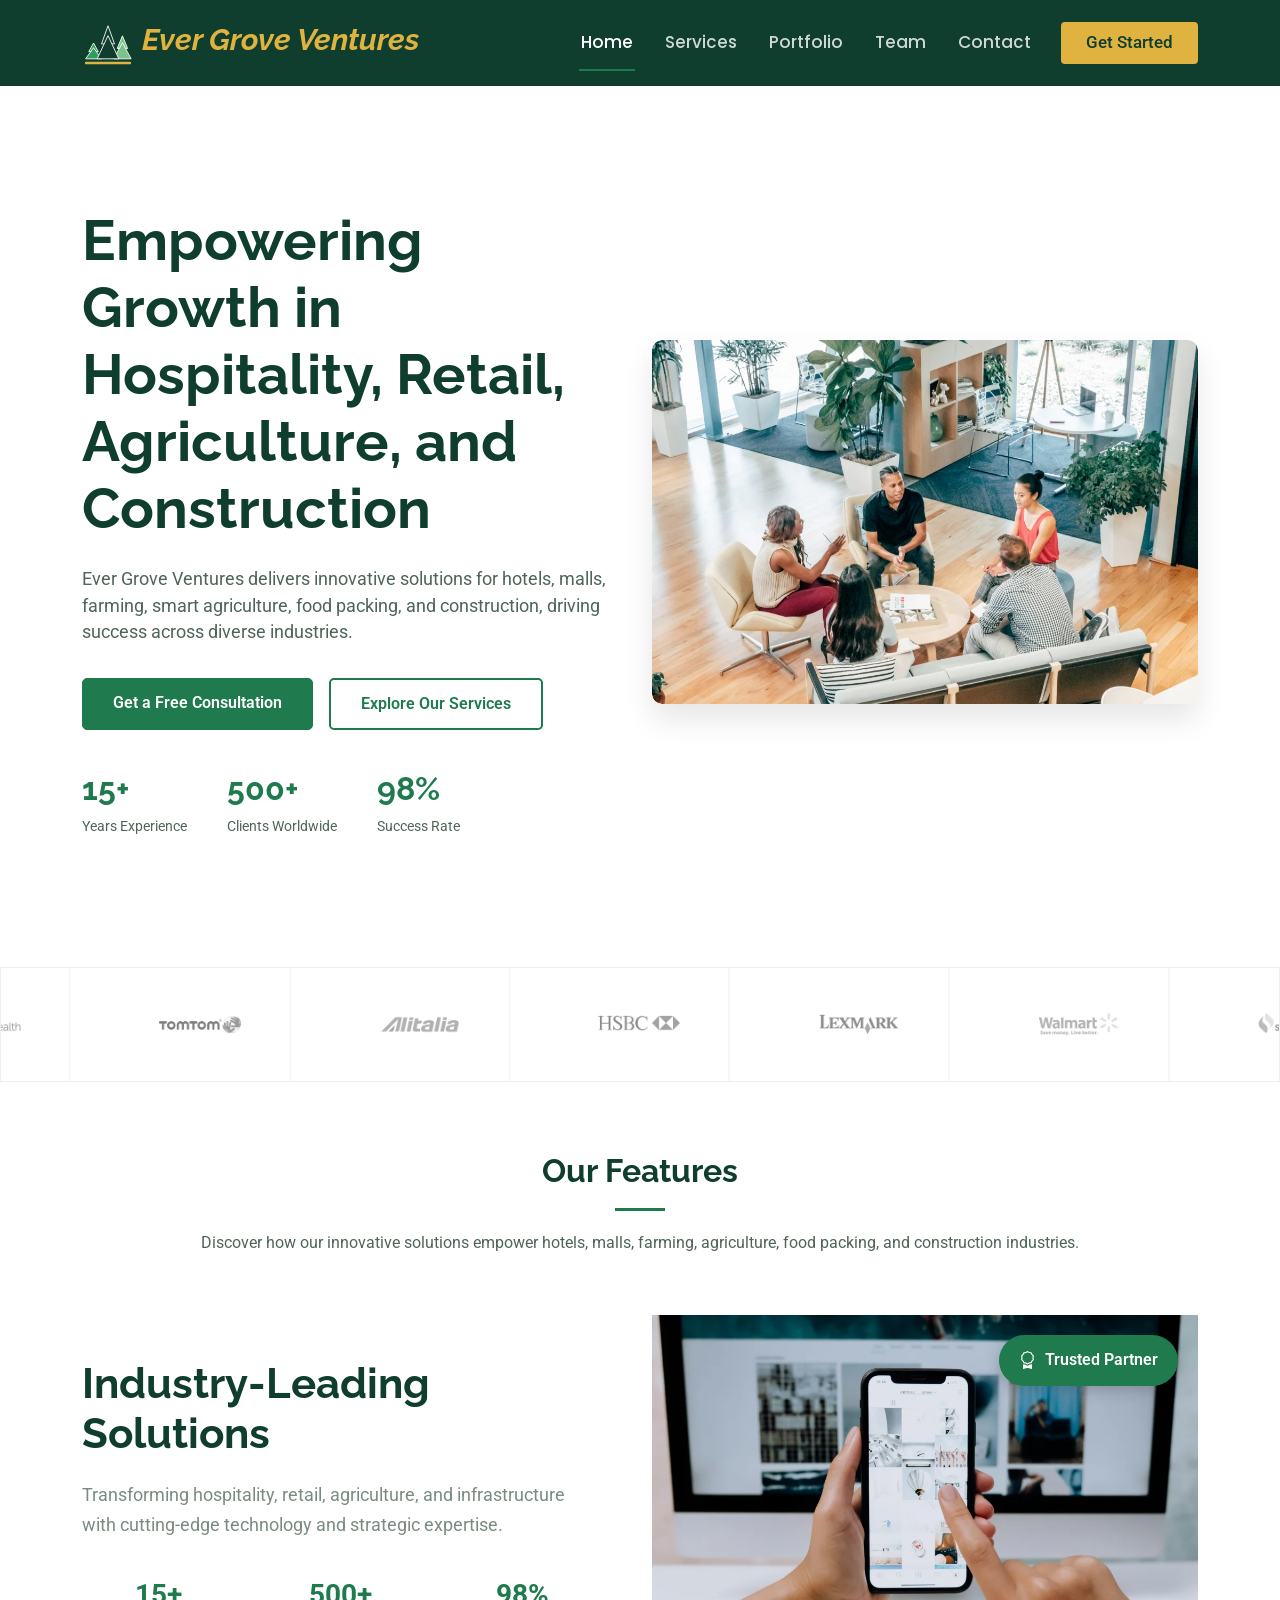
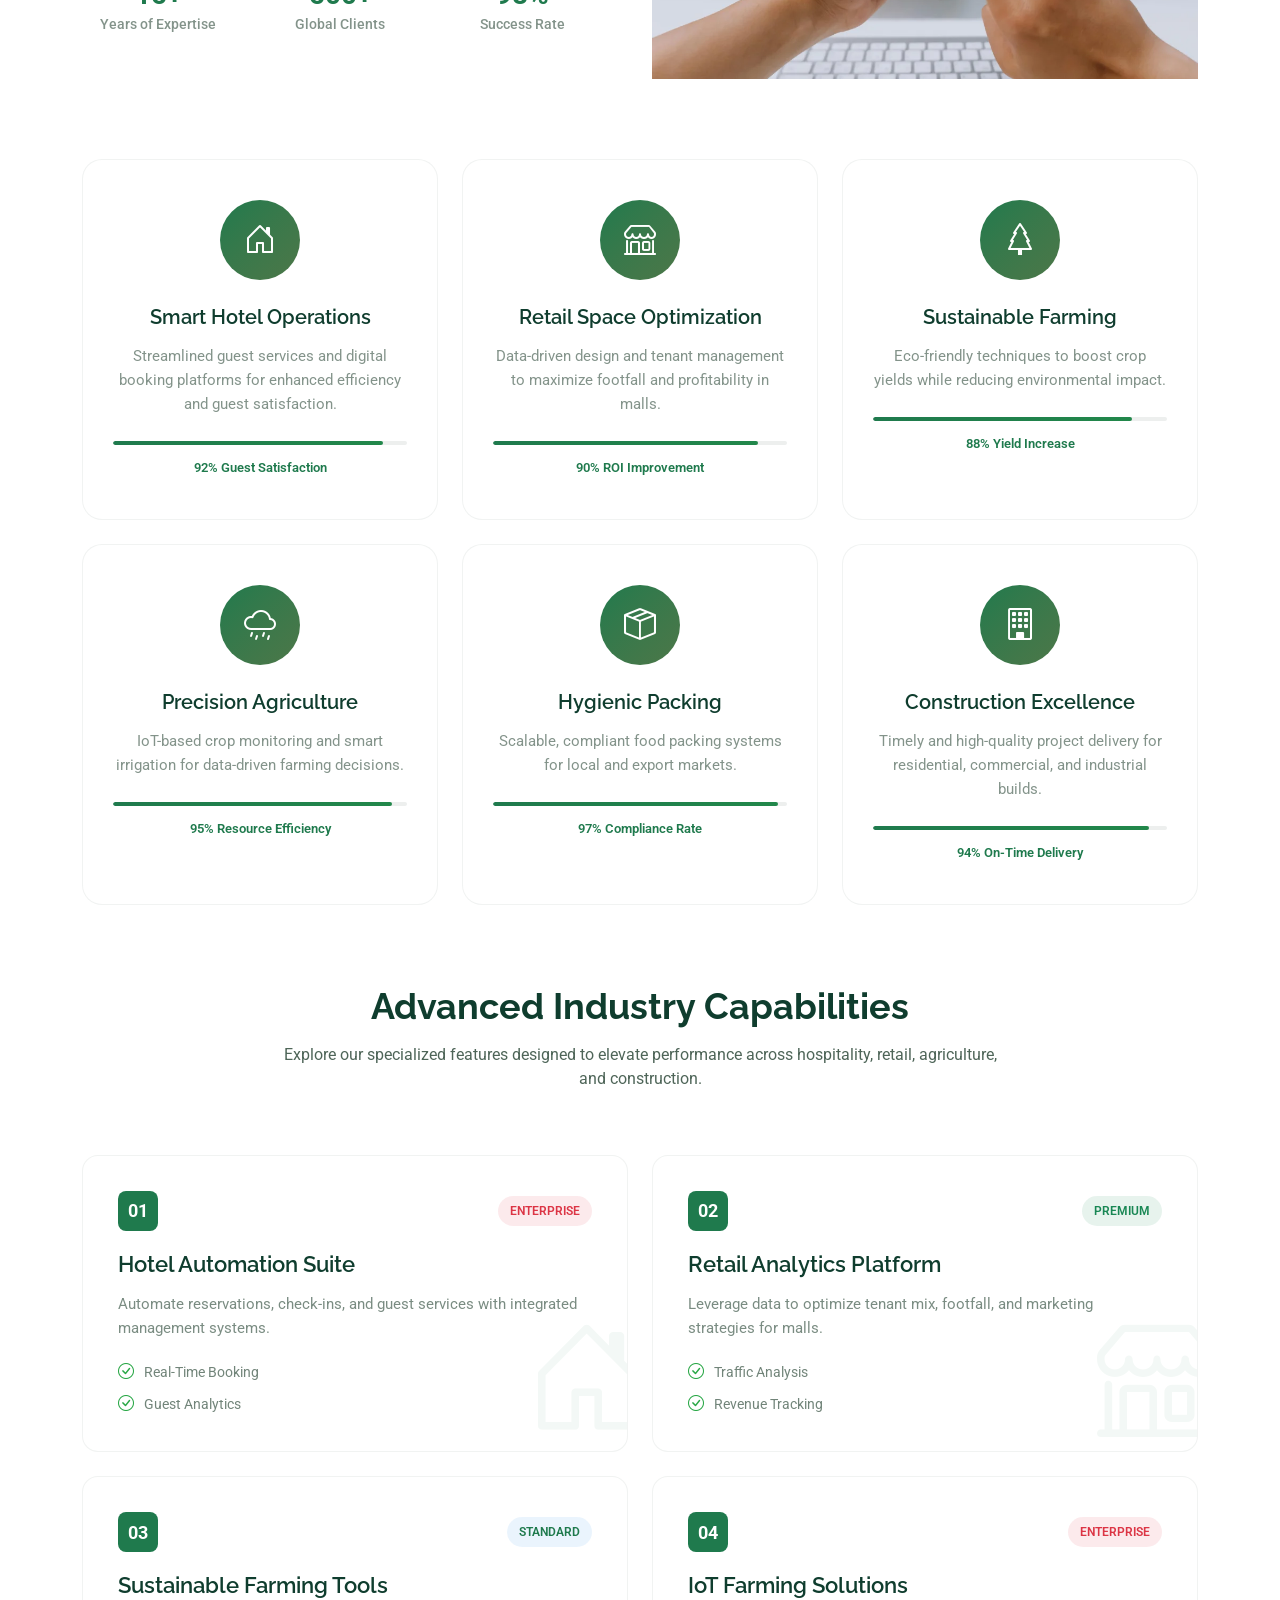
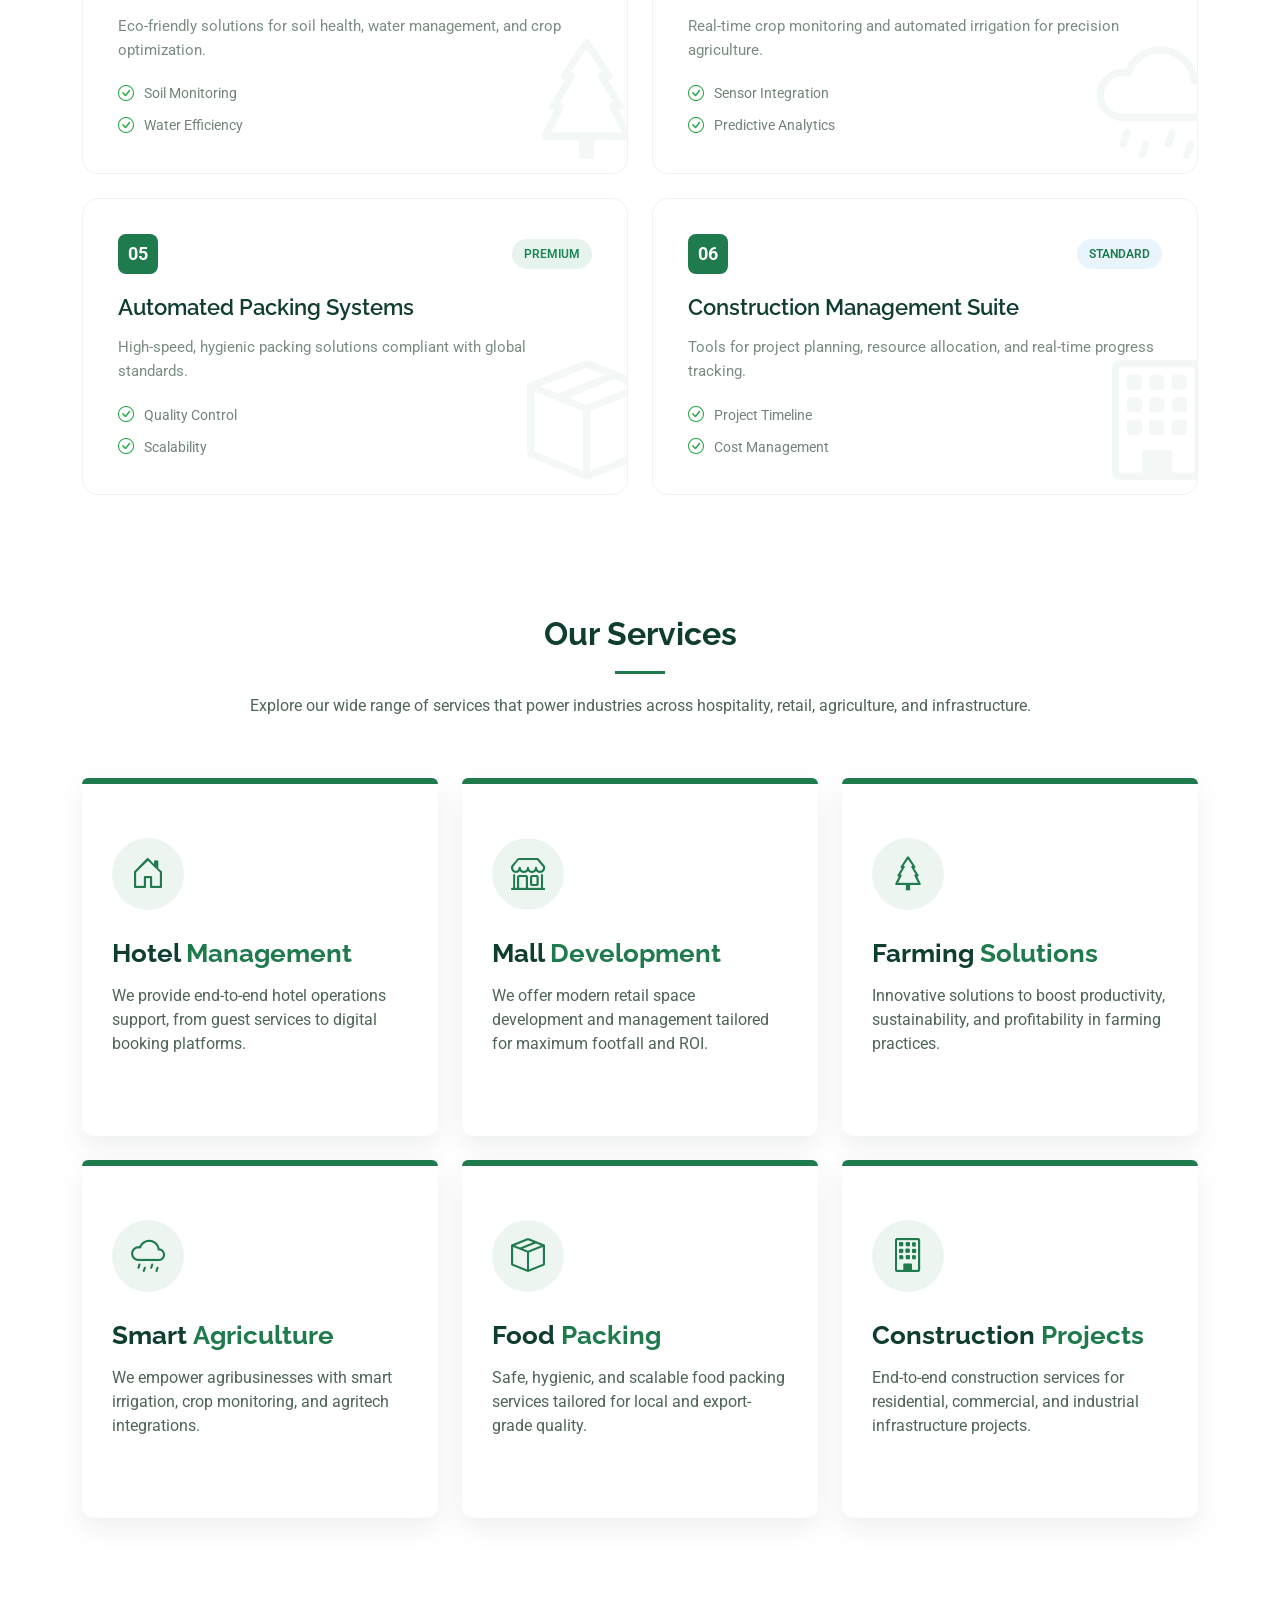
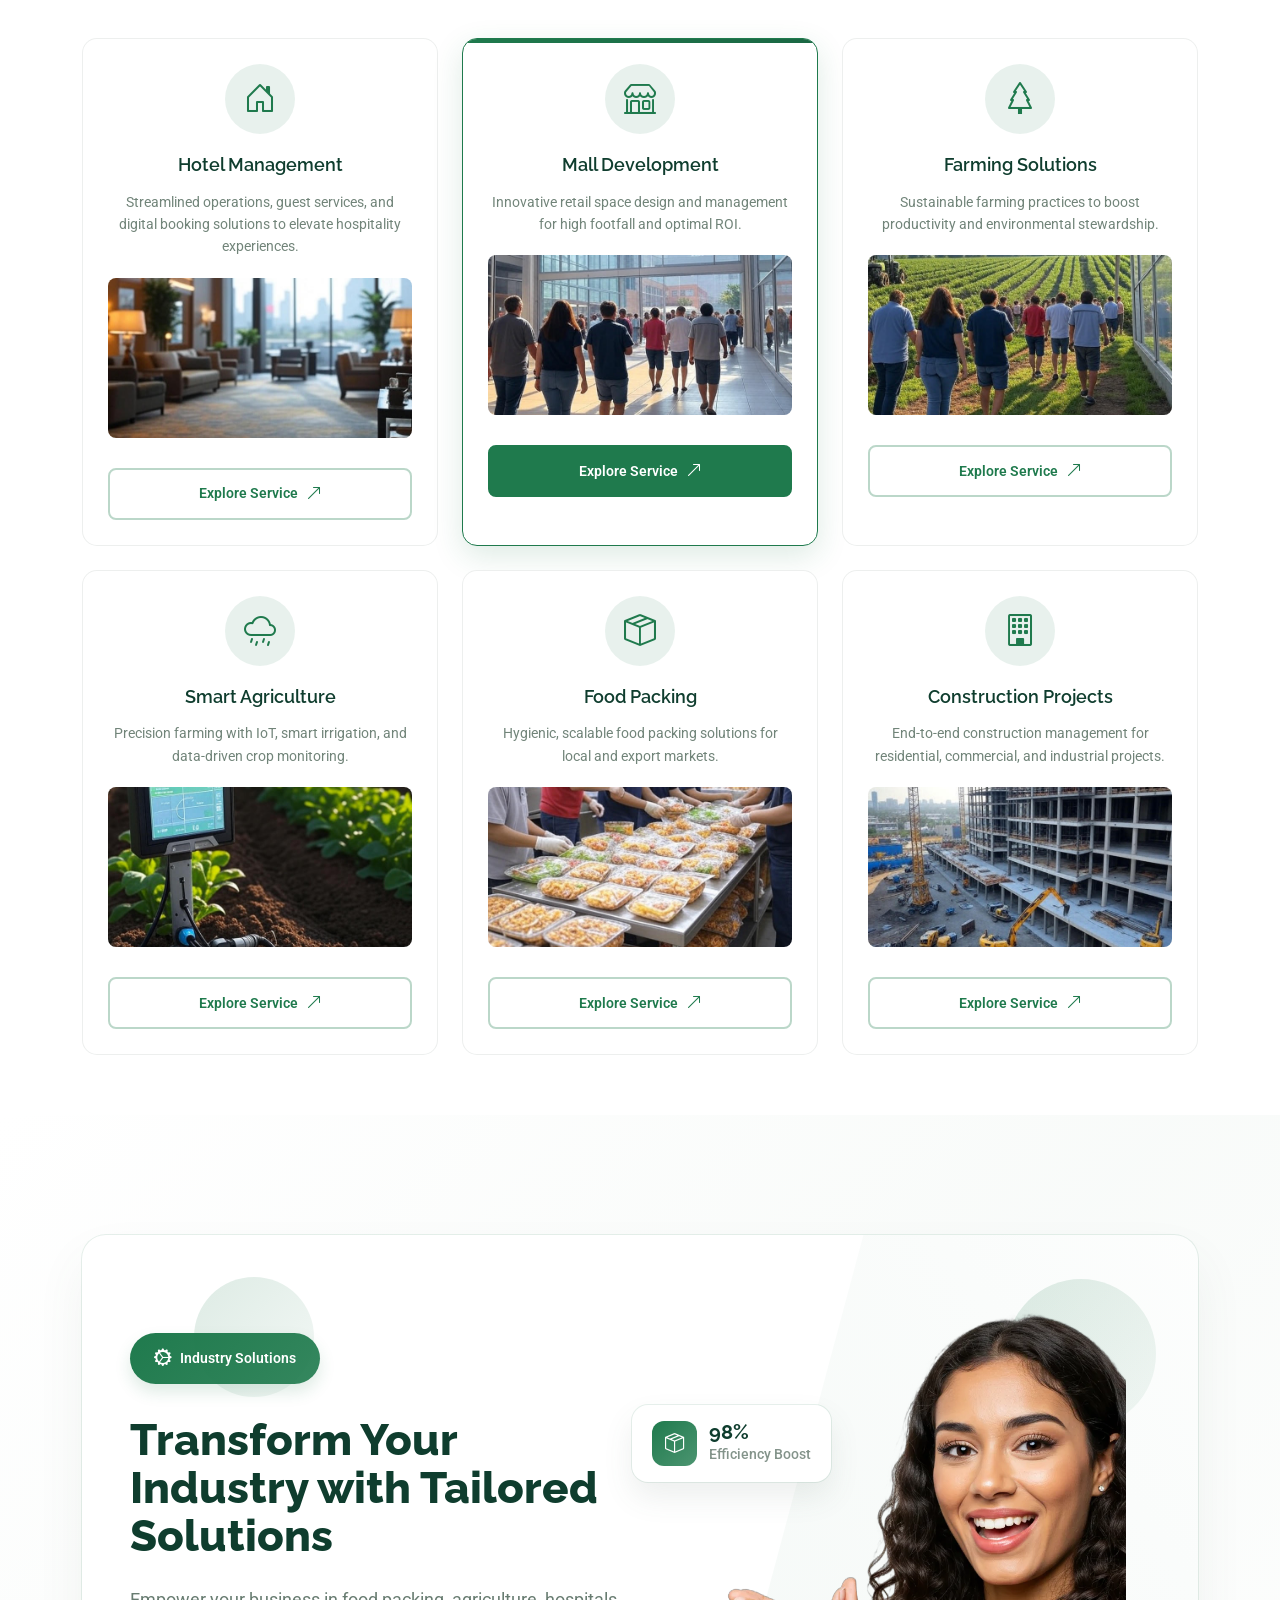
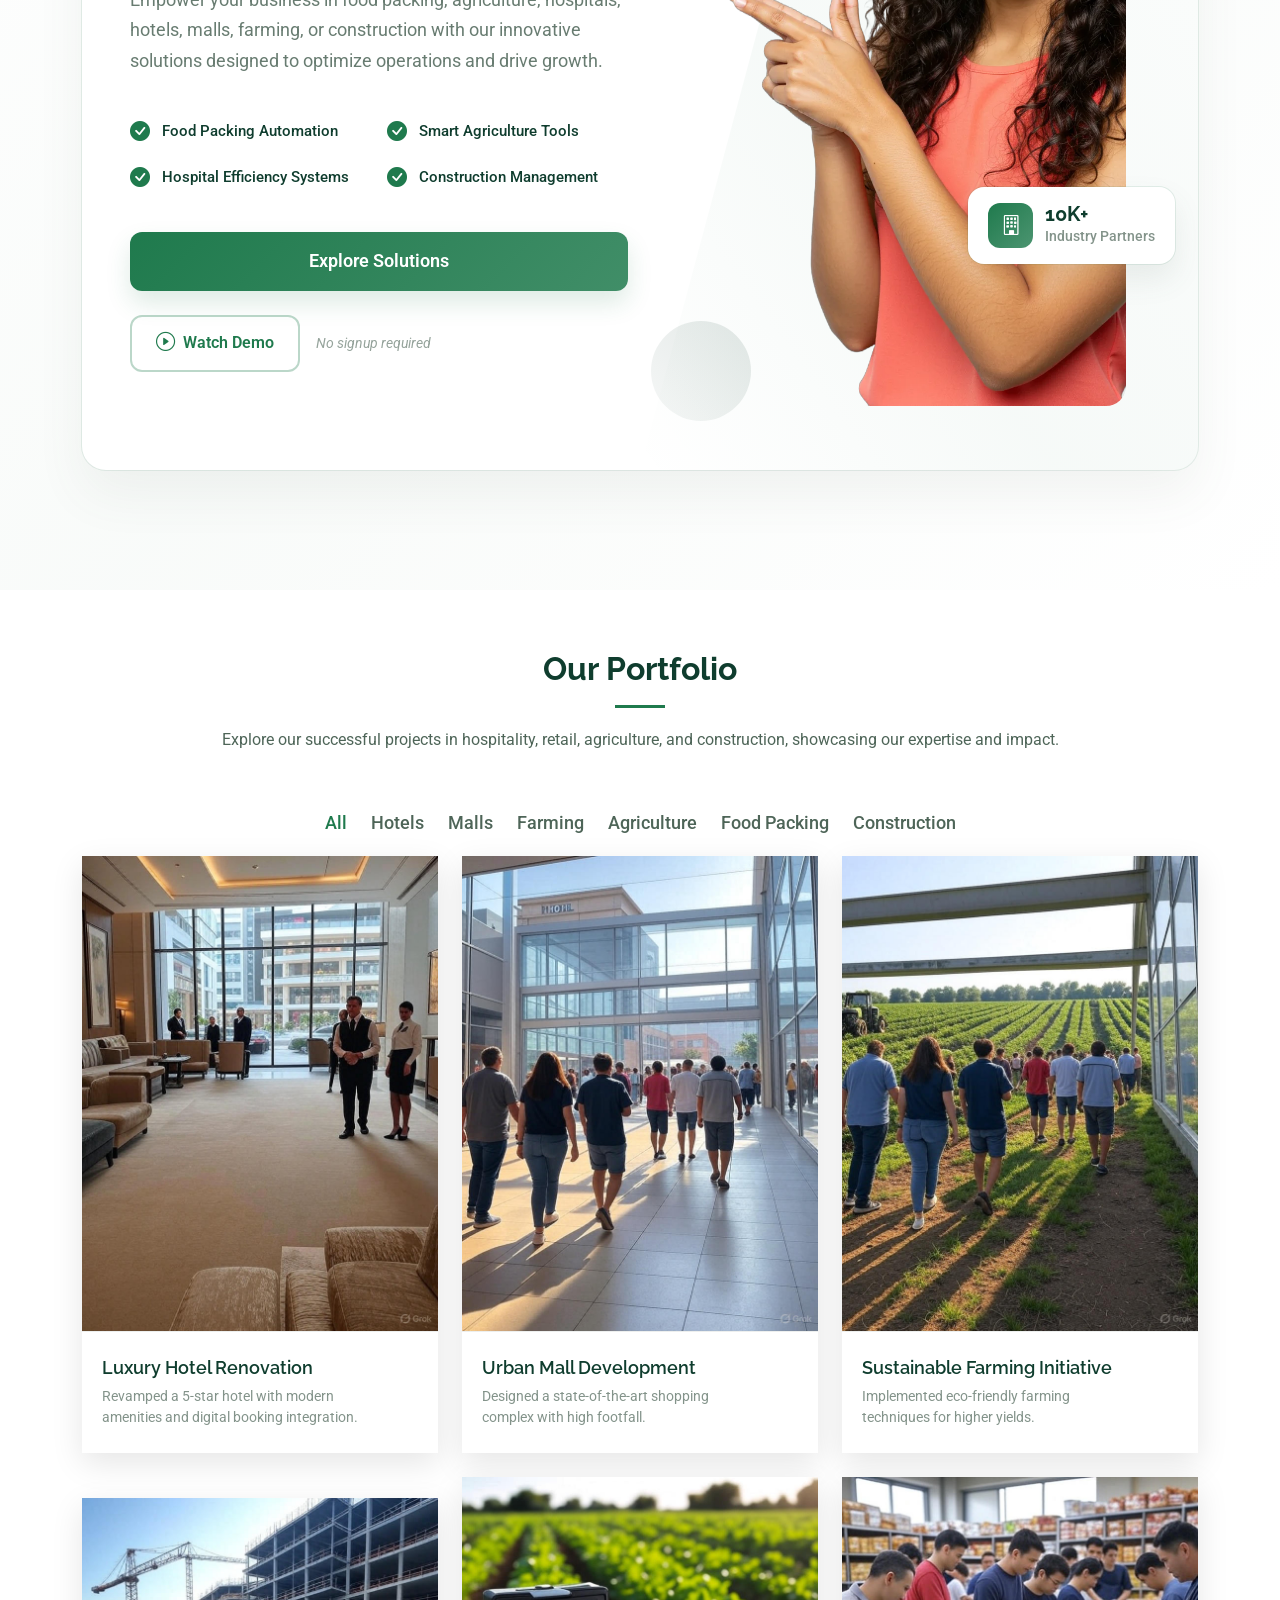
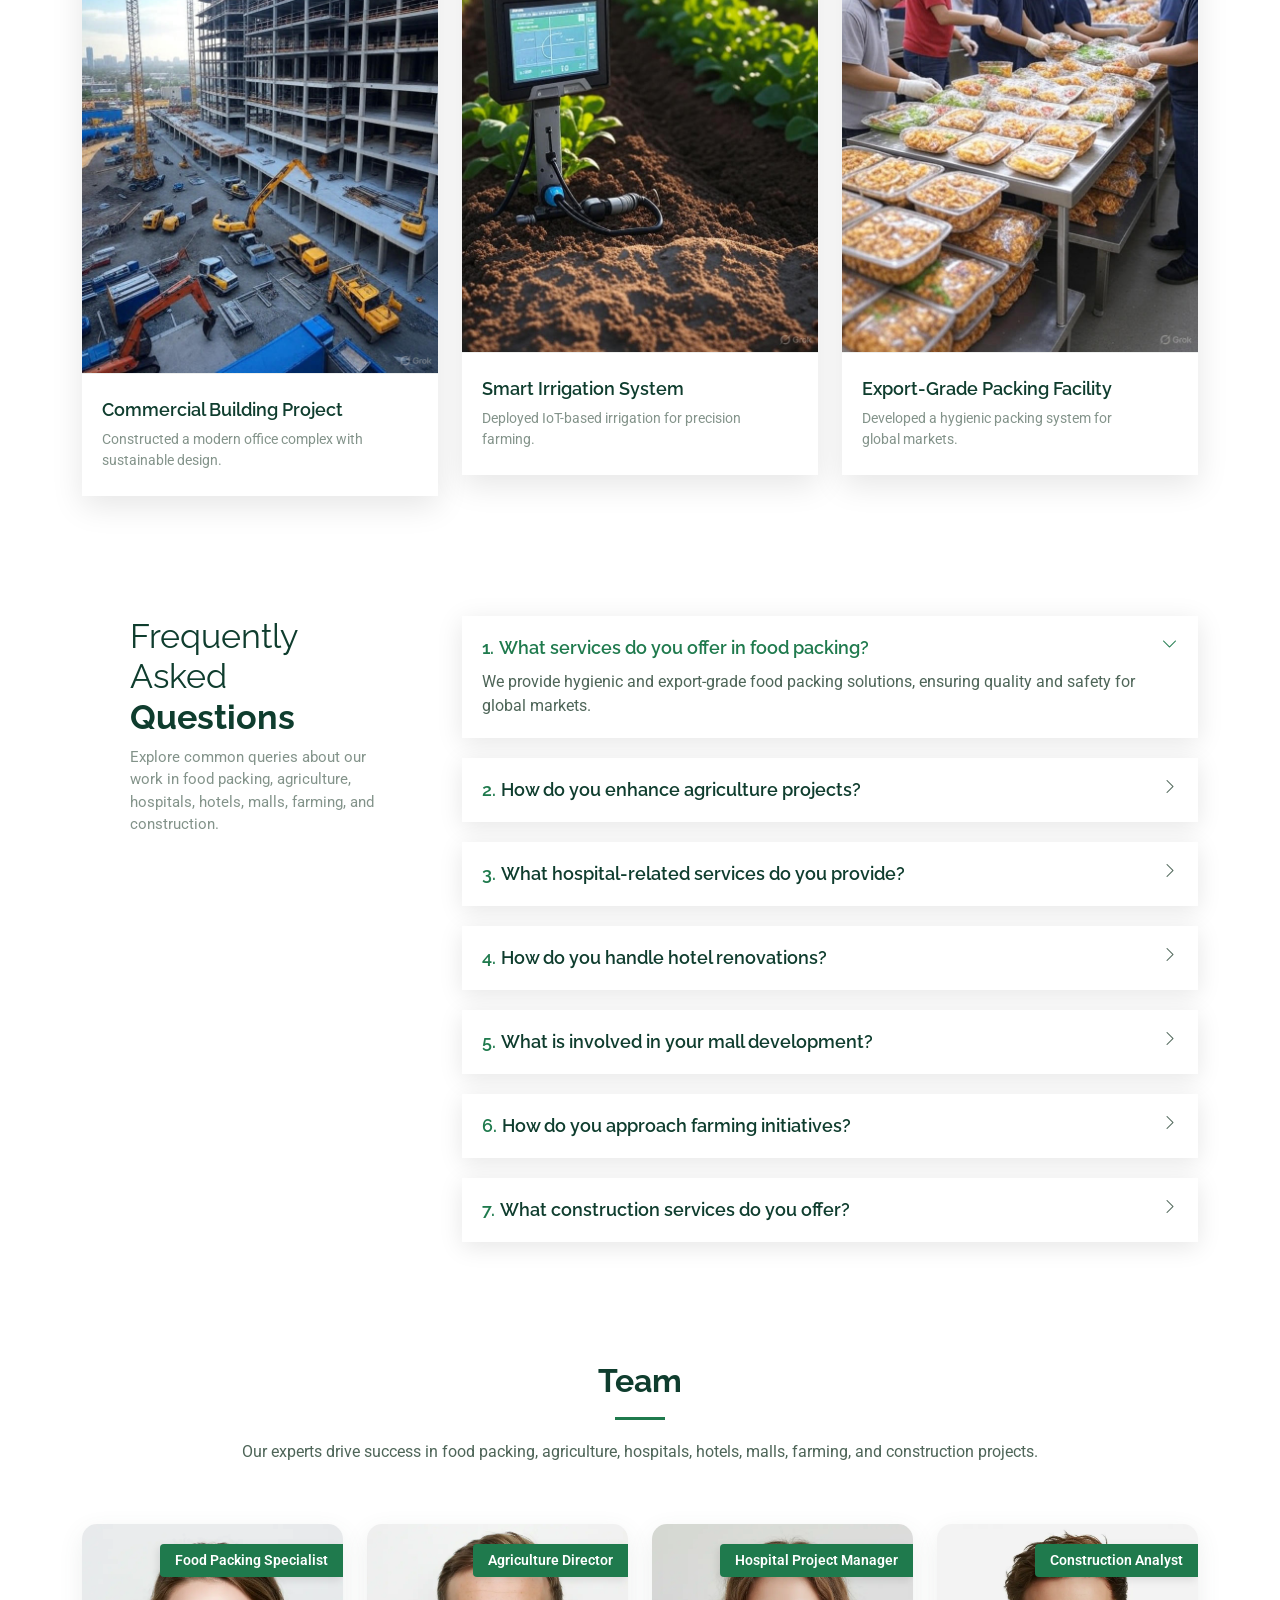
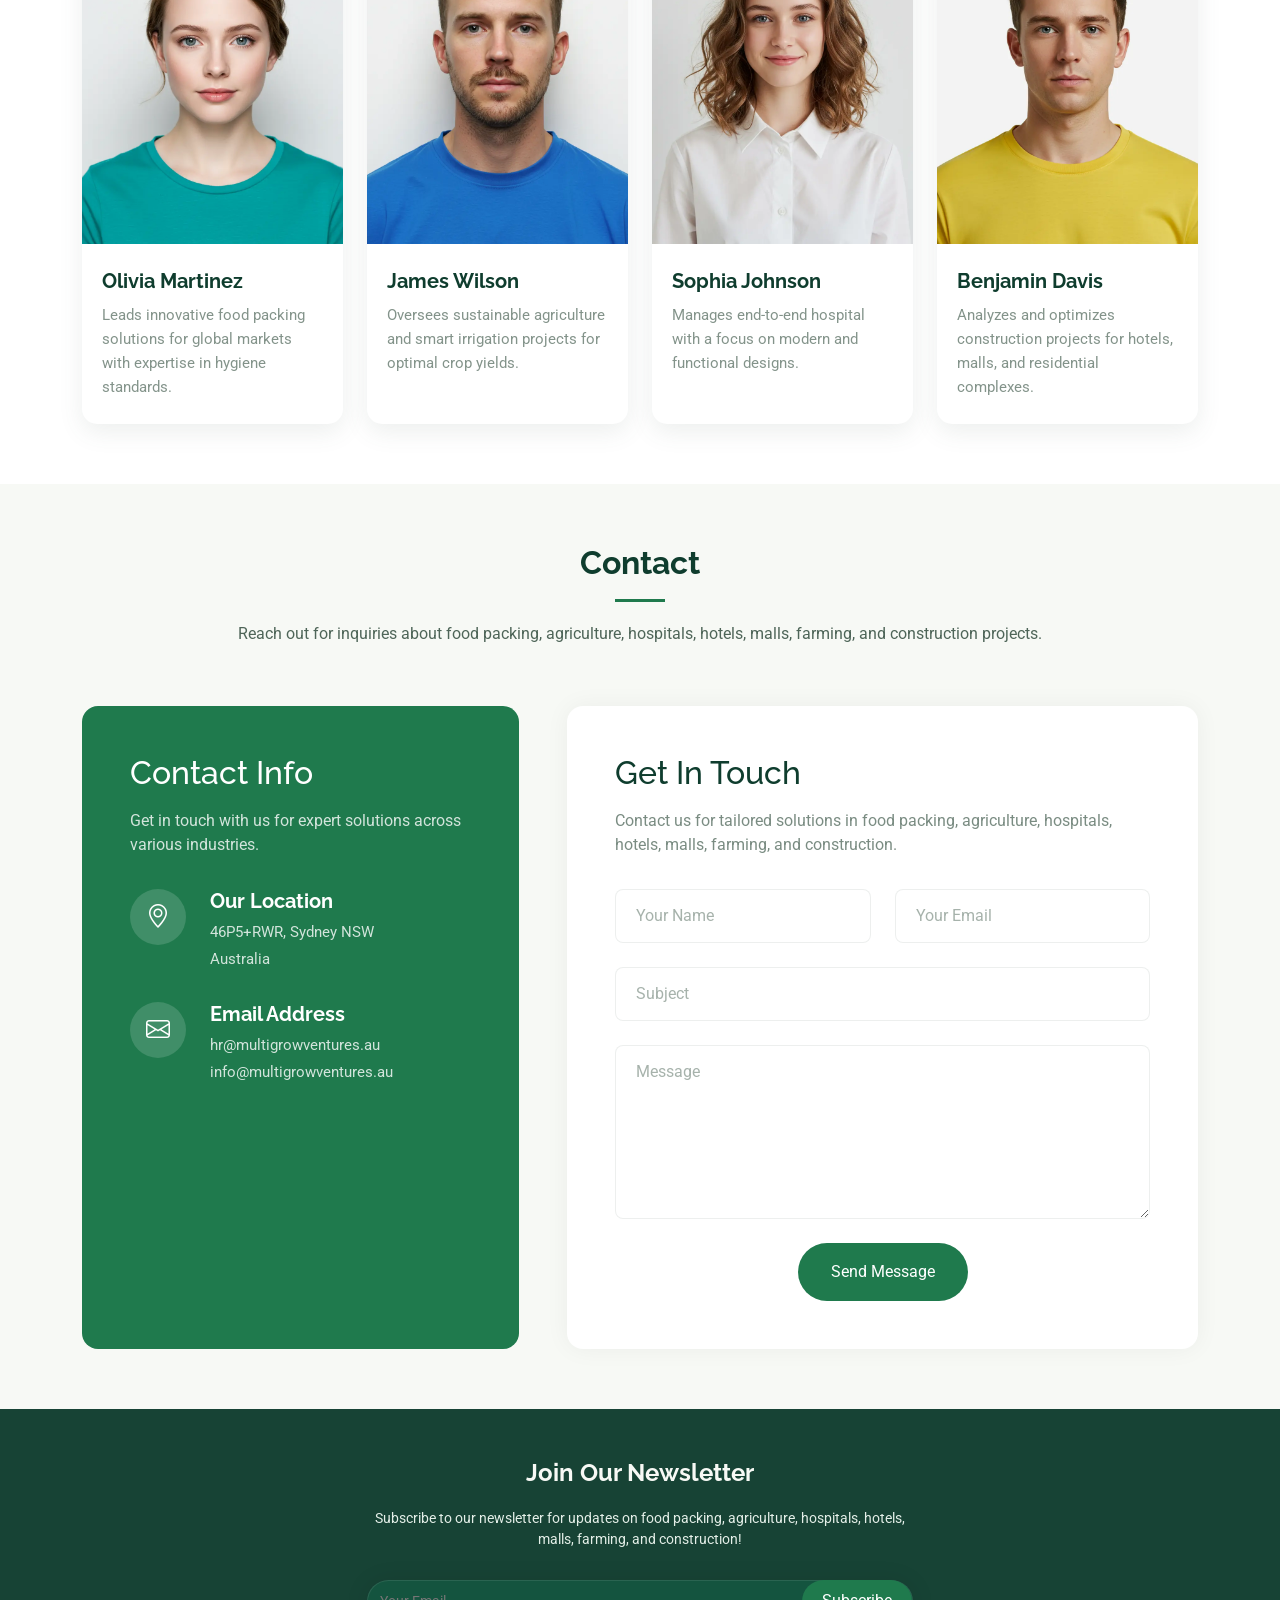
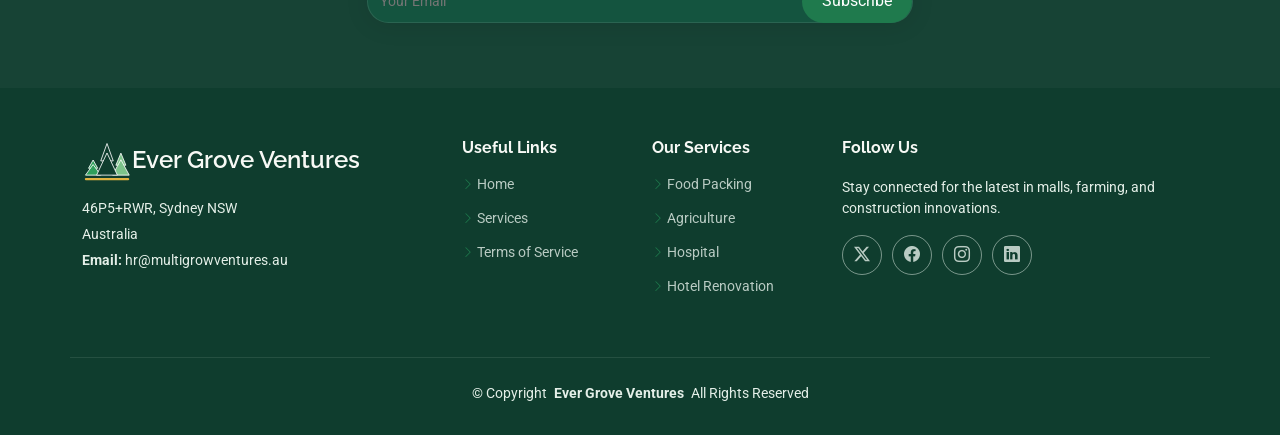
==== commit 53aa75f8: "image error fix 444" ====
--- a/index.html
+++ b/index.html
@@ -1,12 +1,12 @@
-<!DOCTYPE html>
+<!doctype html>
 <html lang="en">
   <head>
     <meta charset="utf-8" />
     <meta content="width=device-width, initial-scale=1.0" name="viewport" />
-    <title>Index - Multi Grow Ventures Group Bootstrap Template</title>
+    <title>Index - Ever Grove Ventures Bootstrap Template</title>
     <meta
       name="description"
-      content="Multi Grow Ventures Group provides expert solutions in hotel management, mall development, farming, smart agriculture, food packing, and construction projects."
+      content="Ever Grove Ventures provides expert solutions in hotel management, mall development, farming, smart agriculture, food packing, and construction projects."
     />
     <meta
       name="keywords"
@@ -45,8 +45,8 @@
     <link href="assets/css/main.css" rel="stylesheet" />
 
     <!-- =======================================================
-  * Template Name: Multi Grow Ventures Group
-  * Template URL: https://bootstrapmade.com/Multi Grow Ventures Group-bootstrap-corporate-template/
+  * Template Name: Ever Grove Ventures
+  * Template URL: https://bootstrapmade.com/Ever Grove Ventures-bootstrap-corporate-template/
   * Updated: Jun 23 2025 with Bootstrap v5.3.6
   * Author: BootstrapMade.com
   * License: https://bootstrapmade.com/license/
@@ -61,8 +61,8 @@
         <a href="index.html" class="logo d-flex align-items-center me-auto">
           <!-- Uncomment the line below if you also wish to use an image logo -->
           <!-- <img src="assets/img/logo.webp" alt=""> -->
-          <img src="assets/evergrove-mark.svg" alt="">
-          <h1 class="sitename"><span>Multi Grow Ventures</span> Group</h1>
+          <img src="assets/evergrove-mark.svg" alt="" />
+          <h1 class="sitename"><span>Ever Grove Ventures</span></h1>
         </a>
 
         <nav id="navmenu" class="navmenu">
@@ -110,8 +110,8 @@
                   Construction
                 </h2>
                 <p>
-                  Multi Grow Ventures Group delivers innovative solutions for
-                  hotels, malls, farming, smart agriculture, food packing, and
+                  Ever Grove Ventures delivers innovative solutions for hotels,
+                  malls, farming, smart agriculture, food packing, and
                   construction, driving success across diverse industries.
                 </p>
                 <div class="hero-btns">
@@ -166,7 +166,7 @@
               <div class="hero-image" data-aos="zoom-out" data-aos-delay="300">
                 <img
                   src="assets/img/about/about-8.webp"
-                  alt="Multi Grow Ventures Services"
+                  alt="Ever Grove Ventures Services"
                   class="img-fluid"
                 />
               </div>
@@ -1105,10 +1105,7 @@
                   </div>
                 </div>
                 <div class="card-footer">
-                  <a
-                    href="#"
-                    class="btn-explore"
-                  >
+                  <a href="#" class="btn-explore">
                     Explore Service
                     <i class="bi bi-arrow-up-right"></i>
                   </a>
@@ -1540,8 +1537,8 @@
                   </h3>
                   <div class="faq-content">
                     <p>
-                      We manage end-to-end hospital and renovation,
-                      focusing on modern and functional designs.
+                      We manage end-to-end hospital and renovation, focusing on
+                      modern and functional designs.
                     </p>
                   </div>
 
@@ -1715,8 +1712,8 @@
                 <div class="member-info">
                   <h4>Sophia Johnson</h4>
                   <p>
-                    Manages end-to-end hospital with a focus on
-                    modern and functional designs.
+                    Manages end-to-end hospital with a focus on modern and
+                    functional designs.
                   </p>
                 </div>
               </div>
@@ -1786,7 +1783,7 @@
                   </div>
                   <div class="content">
                     <h4>Our Location</h4>
-                    <p>46P5+RWR, Sydney NSW </p>
+                    <p>46P5+RWR, Sydney NSW</p>
                     <p>Australia</p>
                   </div>
                 </div>
@@ -1931,11 +1928,11 @@
         <div class="row gy-4">
           <div class="col-lg-4 col-md-6 footer-about">
             <a href="index.html" class="d-flex align-items-center">
-              <img src="assets/evergrove-mark.svg" alt="" style="width: 50px;">
-              <span class="sitename">Multi Grow Ventures Group</span>
+              <img src="assets/evergrove-mark.svg" alt="" style="width: 50px" />
+              <span class="sitename">Ever Grove Ventures</span>
             </a>
             <div class="footer-contact pt-3">
-              <p>46P5+RWR, Sydney NSW </p>
+              <p>46P5+RWR, Sydney NSW</p>
               <p>Australia</p>
               <!-- <p class="mt-3">
                 <strong>Phone:</strong> <span>+1 555-0100-1234</span>
@@ -2002,7 +1999,7 @@
       <div class="container copyright text-center mt-4">
         <p>
           © <span>Copyright</span>
-          <strong class="px-1 sitename">Multi Grow Ventures Group</strong>
+          <strong class="px-1 sitename">Ever Grove Ventures</strong>
           <span>All Rights Reserved</span>
         </p>
         <div class="credits">
--- a/assets/css/main.css
+++ b/assets/css/main.css
@@ -1,6 +1,6 @@
 /**
-* Template Name: Multi Grow Ventures Group
-* Template URL: https://bootstrapmade.com/Multi Grow Ventures Group-bootstrap-corporate-template/
+* Template Name: Ever Grove Ventures
+* Template URL: https://bootstrapmade.com/Ever Grove Ventures-bootstrap-corporate-template/
 * Updated: Jun 23 2025 with Bootstrap v5.3.6
 * Author: BootstrapMade.com
 * License: https://bootstrapmade.com/license/
@@ -12,40 +12,48 @@
 --------------------------------------------------------------*/
 /* Fonts */
 :root {
-  --default-font: "Roboto",  system-ui, -apple-system, "Segoe UI", Roboto, "Helvetica Neue", Arial, "Noto Sans", "Liberation Sans", sans-serif, "Apple Color Emoji", "Segoe UI Emoji", "Segoe UI Symbol", "Noto Color Emoji";
-  --heading-font: "Raleway",  sans-serif;
-  --nav-font: "Poppins",  sans-serif;
+  --default-font:
+    "Roboto", system-ui, -apple-system, "Segoe UI", Roboto, "Helvetica Neue",
+    Arial, "Noto Sans", "Liberation Sans", sans-serif, "Apple Color Emoji",
+    "Segoe UI Emoji", "Segoe UI Symbol", "Noto Color Emoji";
+  --heading-font: "Raleway", sans-serif;
+  --nav-font: "Poppins", sans-serif;
 }
 
 /* Global Colors - The following color variables are used throughout the website. Updating them here will change the color scheme of the entire website */
-:root { 
+:root {
   --background-color: #ffffff; /* Background color for the entire website, including individual sections */
-  --default-color: #4E6558; /* Default color used for the majority of the text content across the entire website */
-  --heading-color: #0F3D2E; /* Color for headings, subheadings and title throughout the website */
-  --accent-color: #1F7A4D; /* Accent color that represents your brand on the website. It's used for buttons, links, and other elements that need to stand out */
+  --default-color: #4e6558; /* Default color used for the majority of the text content across the entire website */
+  --heading-color: #0f3d2e; /* Color for headings, subheadings and title throughout the website */
+  --accent-color: #1f7a4d; /* Accent color that represents your brand on the website. It's used for buttons, links, and other elements that need to stand out */
   --surface-color: #ffffff; /* The surface color is used as a background of boxed elements within sections, such as cards, icon boxes, or other elements that require a visual separation from the global background. */
   --contrast-color: #ffffff; /* Contrast color for text, ensuring readability against backgrounds of accent, heading, or default colors. */
 }
 
 /* Nav Menu Colors - The following color variables are used specifically for the navigation menu. They are separate from the global colors to allow for more customization options */
 :root {
-  --nav-color: rgba(255, 255, 255, 0.8);  /* The default color of the main navmenu links */
+  --nav-color: rgba(
+    255,
+    255,
+    255,
+    0.8
+  ); /* The default color of the main navmenu links */
   --nav-hover-color: #ffffff; /* Applied to main navmenu links when they are hovered over or active */
   --nav-mobile-background-color: #ffffff; /* Used as the background color for mobile navigation menu */
   --nav-dropdown-background-color: #ffffff; /* Used as the background color for dropdown items that appear when hovering over primary navigation items */
   --nav-dropdown-color: #555555; /* Used for navigation links of the dropdown items in the navigation menu. */
-  --nav-dropdown-hover-color: #1F7A4D; /* Similar to --nav-hover-color, this color is applied to dropdown navigation links when they are hovered over. */
+  --nav-dropdown-hover-color: #1f7a4d; /* Similar to --nav-hover-color, this color is applied to dropdown navigation links when they are hovered over. */
 }
 
 /* Color Presets - These classes override global colors when applied to any section or element, providing reuse of the sam color scheme. */
 
 .light-background {
-  --background-color: #F7F9F5;
+  --background-color: #f7f9f5;
   --surface-color: #ffffff;
 }
 
 .dark-background {
-  --background-color: #0F3D2E;
+  --background-color: #0f3d2e;
   --default-color: #ffffff;
   --heading-color: #ffffff;
   --surface-color: #252525;
@@ -143,7 +151,7 @@
 # Global Header
 --------------------------------------------------------------*/
 .header {
-  --background-color: #0F3D2E;
+  --background-color: #0f3d2e;
   --default-color: #ffffff;
   --heading-color: #ffffff;
   color: var(--default-color);
@@ -220,7 +228,7 @@
 /* Global Header on Scroll
 ------------------------------*/
 .scrolled .header {
-  --background-color: #0B2E22;
+  --background-color: #0b2e22;
 }
 
 /*--------------------------------------------------------------
@@ -244,12 +252,12 @@
     position: relative;
   }
 
-  .navmenu>ul>li {
+  .navmenu > ul > li {
     white-space: nowrap;
     padding: 15px 14px;
   }
 
-  .navmenu>ul>li:last-child {
+  .navmenu > ul > li:last-child {
     padding-right: 0;
   }
 
@@ -276,7 +284,7 @@
     transition: 0.3s;
   }
 
-  .navmenu>ul>li>a:before {
+  .navmenu > ul > li > a:before {
     content: "";
     position: absolute;
     height: 2px;
@@ -289,7 +297,7 @@
   }
 
   .navmenu a:hover:before,
-  .navmenu li:hover>a:before,
+  .navmenu li:hover > a:before,
   .navmenu .active:before {
     visibility: visible;
     width: 100%;
@@ -299,7 +307,7 @@
     padding-right: 0;
   }
 
-  .navmenu li:hover>a,
+  .navmenu li:hover > a,
   .navmenu .active,
   .navmenu .active:focus {
     color: var(--nav-hover-color);
@@ -338,11 +346,11 @@
 
   .navmenu .dropdown ul a:hover,
   .navmenu .dropdown ul .active:hover,
-  .navmenu .dropdown ul li:hover>a {
+  .navmenu .dropdown ul li:hover > a {
     color: var(--nav-dropdown-hover-color);
   }
 
-  .navmenu .dropdown:hover>ul {
+  .navmenu .dropdown:hover > ul {
     opacity: 1;
     top: 100%;
     visibility: visible;
@@ -354,7 +362,7 @@
     visibility: hidden;
   }
 
-  .navmenu .dropdown .dropdown:hover>ul {
+  .navmenu .dropdown .dropdown:hover > ul {
     opacity: 1;
     top: 0;
     left: -100%;
@@ -457,7 +465,7 @@
     background-color: rgba(33, 37, 41, 0.1);
   }
 
-  .navmenu .dropdown>.dropdown-active {
+  .navmenu .dropdown > .dropdown-active {
     display: block;
     background-color: rgba(33, 37, 41, 0.03);
   }
@@ -484,7 +492,7 @@
     transition: 0.3s;
   }
 
-  .mobile-nav-active .navmenu>ul {
+  .mobile-nav-active .navmenu > ul {
     display: block;
   }
 }
@@ -526,7 +534,7 @@
   border-color: var(--accent-color);
 }
 
-.footer .footer-newsletter .newsletter-form input[type=email] {
+.footer .footer-newsletter .newsletter-form input[type="email"] {
   border: 0;
   padding: 4px;
   width: 100%;
@@ -534,11 +542,11 @@
   color: var(--default-color);
 }
 
-.footer .footer-newsletter .newsletter-form input[type=email]:focus-visible {
+.footer .footer-newsletter .newsletter-form input[type="email"]:focus-visible {
   outline: none;
 }
 
-.footer .footer-newsletter .newsletter-form input[type=submit] {
+.footer .footer-newsletter .newsletter-form input[type="submit"] {
   border: 0;
   font-size: 16px;
   padding: 0 20px;
@@ -549,7 +557,7 @@
   border-radius: 50px;
 }
 
-.footer .footer-newsletter .newsletter-form input[type=submit]:hover {
+.footer .footer-newsletter .newsletter-form input[type="submit"]:hover {
   background: color-mix(in srgb, var(--accent-color), transparent 20%);
 }
 
@@ -633,7 +641,8 @@
 
 .footer .copyright {
   padding: 25px 0;
-  border-top: 1px solid color-mix(in srgb, var(--default-color), transparent 90%);
+  border-top: 1px solid
+    color-mix(in srgb, var(--default-color), transparent 90%);
 }
 
 .footer .copyright p {
@@ -750,11 +759,11 @@
   font-weight: 400;
 }
 
-.page-title .breadcrumbs ol li+li {
+.page-title .breadcrumbs ol li + li {
   padding-left: 10px;
 }
 
-.page-title .breadcrumbs ol li+li::before {
+.page-title .breadcrumbs ol li + li::before {
   content: "/";
   display: inline-block;
   padding-right: 10px;
@@ -774,7 +783,6 @@
 }
 
 @media (max-width: 1199px) {
-
   section,
   .section {
     scroll-margin-top: 66px;
@@ -976,7 +984,8 @@
 
 .clients .swiper-slide {
   height: auto;
-  border-right: 1px solid color-mix(in srgb, var(--default-color), transparent 90%);
+  border-right: 1px solid
+    color-mix(in srgb, var(--default-color), transparent 90%);
 }
 
 .clients .swiper-slide:last-child {
@@ -1226,7 +1235,8 @@
 .stats .stats-hero .stats-rating {
   background: var(--surface-color);
   border-radius: 5px;
-  box-shadow: 0 4px 32px color-mix(in srgb, var(--accent-color), transparent 90%);
+  box-shadow: 0 4px 32px
+    color-mix(in srgb, var(--accent-color), transparent 90%);
   min-width: 270px;
   gap: 8px;
 }
@@ -1262,7 +1272,8 @@
 .stats .stats-counters .stats-counter-card {
   background: var(--surface-color);
   border-radius: 5px;
-  box-shadow: 0 2px 12px color-mix(in srgb, var(--accent-color), transparent 90%);
+  box-shadow: 0 2px 12px
+    color-mix(in srgb, var(--accent-color), transparent 90%);
   padding: 1.75rem 1rem 1.25rem 1rem;
   text-align: center;
   height: 100%;
@@ -1274,7 +1285,8 @@
 }
 
 .stats .stats-counters .stats-counter-card:hover {
-  box-shadow: 0 4px 32px color-mix(in srgb, var(--accent-color), transparent 82%);
+  box-shadow: 0 4px 32px
+    color-mix(in srgb, var(--accent-color), transparent 82%);
 }
 
 .stats .stats-counters .stats-counter-card .counter-value {
@@ -1359,7 +1371,8 @@
   padding: 60px 30px 80px;
   background-color: var(--surface-color);
   border-radius: 12px;
-  box-shadow: 0 10px 25px color-mix(in srgb, var(--default-color), transparent 90%);
+  box-shadow: 0 10px 25px
+    color-mix(in srgb, var(--default-color), transparent 90%);
   transition: all 0.3s ease;
 }
 
@@ -1443,7 +1456,8 @@
 
 .services .service-item:hover {
   transform: translateY(-10px);
-  box-shadow: 0 14px 30px color-mix(in srgb, var(--default-color), transparent 85%);
+  box-shadow: 0 14px 30px
+    color-mix(in srgb, var(--default-color), transparent 85%);
 }
 
 .services .service-item:hover .service-icon {
@@ -1506,7 +1520,11 @@
   left: 0;
   width: 100%;
   height: 4px;
-  background: linear-gradient(90deg, var(--accent-color), color-mix(in srgb, var(--accent-color), var(--heading-color) 30%));
+  background: linear-gradient(
+    90deg,
+    var(--accent-color),
+    color-mix(in srgb, var(--accent-color), var(--heading-color) 30%)
+  );
   transform: scaleX(0);
   transition: transform 0.4s ease;
 }
@@ -1517,7 +1535,8 @@
 
 .alt-services .service-card.featured {
   border-color: var(--accent-color);
-  box-shadow: 0 10px 30px color-mix(in srgb, var(--accent-color), transparent 85%);
+  box-shadow: 0 10px 30px
+    color-mix(in srgb, var(--accent-color), transparent 85%);
 }
 
 .alt-services .service-card.featured::before {
@@ -1525,13 +1544,18 @@
 }
 
 .alt-services .service-card.featured .icon-box {
-  background: linear-gradient(135deg, var(--accent-color), color-mix(in srgb, var(--accent-color), var(--heading-color) 20%));
+  background: linear-gradient(
+    135deg,
+    var(--accent-color),
+    color-mix(in srgb, var(--accent-color), var(--heading-color) 20%)
+  );
   color: var(--contrast-color);
 }
 
 .alt-services .service-card:hover {
   transform: translateY(-8px);
-  box-shadow: 0 15px 40px color-mix(in srgb, var(--default-color), transparent 85%);
+  box-shadow: 0 15px 40px
+    color-mix(in srgb, var(--default-color), transparent 85%);
   border-color: var(--accent-color);
 }
 
@@ -1588,7 +1612,11 @@
   left: 0;
   right: 0;
   bottom: 0;
-  background: linear-gradient(45deg, color-mix(in srgb, var(--accent-color), transparent 80%), transparent);
+  background: linear-gradient(
+    45deg,
+    color-mix(in srgb, var(--accent-color), transparent 80%),
+    transparent
+  );
   opacity: 0;
   transition: opacity 0.3s ease;
 }
@@ -1652,7 +1680,11 @@
 
 .alt-services .service-card.featured .btn-explore:hover {
   background: color-mix(in srgb, var(--accent-color), var(--heading-color) 20%);
-  border-color: color-mix(in srgb, var(--accent-color), var(--heading-color) 20%);
+  border-color: color-mix(
+    in srgb,
+    var(--accent-color),
+    var(--heading-color) 20%
+  );
 }
 
 @media (max-width: 768px) {
@@ -1796,7 +1828,11 @@
   width: 80px;
   height: 80px;
   margin: 0 auto 25px;
-  background: linear-gradient(135deg, var(--accent-color), color-mix(in srgb, var(--accent-color), #ff6b35 20%));
+  background: linear-gradient(
+    135deg,
+    var(--accent-color),
+    color-mix(in srgb, var(--accent-color), #ff6b35 20%)
+  );
   border-radius: 50%;
   display: flex;
   align-items: center;
@@ -1810,7 +1846,11 @@
   width: 100%;
   height: 100%;
   border-radius: 50%;
-  background: linear-gradient(135deg, var(--accent-color), color-mix(in srgb, var(--accent-color), #ff6b35 20%));
+  background: linear-gradient(
+    135deg,
+    var(--accent-color),
+    color-mix(in srgb, var(--accent-color), #ff6b35 20%)
+  );
   opacity: 0.2;
   transform: scale(1.3);
   z-index: -1;
@@ -1845,7 +1885,11 @@
 
 .features .features-grid .feature-box .progress-indicator .progress-bar {
   height: 100%;
-  background: linear-gradient(90deg, var(--accent-color), color-mix(in srgb, var(--accent-color), #28a745 30%));
+  background: linear-gradient(
+    90deg,
+    var(--accent-color),
+    color-mix(in srgb, var(--accent-color), #28a745 30%)
+  );
   border-radius: 2px;
   transition: width 1s ease;
 }
@@ -1888,7 +1932,10 @@
   box-shadow: 0 20px 40px rgba(0, 0, 0, 0.08);
 }
 
-.features .advanced-features-section .advanced-feature-card:hover .feature-icon-bg {
+.features
+  .advanced-features-section
+  .advanced-feature-card:hover
+  .feature-icon-bg {
   transform: scale(1.1) rotate(10deg);
   opacity: 0.15;
 }
@@ -1900,7 +1947,11 @@
   margin-bottom: 20px;
 }
 
-.features .advanced-features-section .advanced-feature-card .feature-header .feature-number {
+.features
+  .advanced-features-section
+  .advanced-feature-card
+  .feature-header
+  .feature-number {
   width: 40px;
   height: 40px;
   border-radius: 8px;
@@ -1913,7 +1964,11 @@
   font-size: 18px;
 }
 
-.features .advanced-features-section .advanced-feature-card .feature-header .feature-status-badge {
+.features
+  .advanced-features-section
+  .advanced-feature-card
+  .feature-header
+  .feature-status-badge {
   padding: 6px 12px;
   border-radius: 20px;
   font-size: 12px;
@@ -1921,22 +1976,38 @@
   text-transform: uppercase;
 }
 
-.features .advanced-features-section .advanced-feature-card .feature-header .feature-status-badge.enterprise {
+.features
+  .advanced-features-section
+  .advanced-feature-card
+  .feature-header
+  .feature-status-badge.enterprise {
   background-color: rgba(220, 53, 69, 0.1);
   color: #dc3545;
 }
 
-.features .advanced-features-section .advanced-feature-card .feature-header .feature-status-badge.premium {
+.features
+  .advanced-features-section
+  .advanced-feature-card
+  .feature-header
+  .feature-status-badge.premium {
   background-color: rgba(25, 135, 84, 0.1);
   color: #198754;
 }
 
-.features .advanced-features-section .advanced-feature-card .feature-header .feature-status-badge.standard {
+.features
+  .advanced-features-section
+  .advanced-feature-card
+  .feature-header
+  .feature-status-badge.standard {
   background-color: rgba(54, 144, 231, 0.1);
   color: var(--accent-color);
 }
 
-.features .advanced-features-section .advanced-feature-card .feature-header .feature-status-badge.coming-soon {
+.features
+  .advanced-features-section
+  .advanced-feature-card
+  .feature-header
+  .feature-status-badge.coming-soon {
   background-color: rgba(108, 117, 125, 0.1);
   color: #6c757d;
 }
@@ -1946,7 +2017,11 @@
   z-index: 2;
 }
 
-.features .advanced-features-section .advanced-feature-card .feature-content h5 {
+.features
+  .advanced-features-section
+  .advanced-feature-card
+  .feature-content
+  h5 {
   font-size: 22px;
   font-weight: 600;
   margin-bottom: 15px;
@@ -1959,13 +2034,22 @@
   margin-bottom: 20px;
 }
 
-.features .advanced-features-section .advanced-feature-card .feature-content .feature-benefits {
+.features
+  .advanced-features-section
+  .advanced-feature-card
+  .feature-content
+  .feature-benefits {
   list-style: none;
   padding: 0;
   margin: 0;
 }
 
-.features .advanced-features-section .advanced-feature-card .feature-content .feature-benefits li {
+.features
+  .advanced-features-section
+  .advanced-feature-card
+  .feature-content
+  .feature-benefits
+  li {
   display: flex;
   align-items: center;
   gap: 10px;
@@ -1974,12 +2058,23 @@
   margin-bottom: 8px;
 }
 
-.features .advanced-features-section .advanced-feature-card .feature-content .feature-benefits li i {
+.features
+  .advanced-features-section
+  .advanced-feature-card
+  .feature-content
+  .feature-benefits
+  li
+  i {
   color: #28a745;
   font-size: 16px;
 }
 
-.features .advanced-features-section .advanced-feature-card .feature-content .feature-benefits li:last-child {
+.features
+  .advanced-features-section
+  .advanced-feature-card
+  .feature-content
+  .feature-benefits
+  li:last-child {
   margin-bottom: 0;
 }
 
@@ -2052,7 +2147,12 @@
 --------------------------------------------------------------*/
 .call-to-action {
   padding: 120px 0;
-  background: linear-gradient(135deg, var(--background-color) 0%, color-mix(in srgb, var(--accent-color), transparent 97%) 50%, var(--background-color) 100%);
+  background: linear-gradient(
+    135deg,
+    var(--background-color) 0%,
+    color-mix(in srgb, var(--accent-color), transparent 97%) 50%,
+    var(--background-color) 100%
+  );
 }
 
 .call-to-action .cta-wrapper {
@@ -2060,7 +2160,9 @@
   background-color: var(--surface-color);
   border-radius: 24px;
   padding: 4rem 3rem;
-  box-shadow: 0 25px 50px color-mix(in srgb, var(--default-color), transparent 93%), 0 0 0 1px color-mix(in srgb, var(--accent-color), transparent 90%);
+  box-shadow:
+    0 25px 50px color-mix(in srgb, var(--default-color), transparent 93%),
+    0 0 0 1px color-mix(in srgb, var(--accent-color), transparent 90%);
   overflow: hidden;
 }
 
@@ -2080,7 +2182,13 @@
   right: 0;
   width: 50%;
   height: 100%;
-  background: linear-gradient(45deg, transparent 0%, color-mix(in srgb, var(--accent-color), transparent 96%) 30%, color-mix(in srgb, var(--accent-color), transparent 98%) 70%, transparent 100%);
+  background: linear-gradient(
+    45deg,
+    transparent 0%,
+    color-mix(in srgb, var(--accent-color), transparent 96%) 30%,
+    color-mix(in srgb, var(--accent-color), transparent 98%) 70%,
+    transparent 100%
+  );
   transform: skewX(-15deg) translateX(20%);
 }
 
@@ -2092,7 +2200,11 @@
 .call-to-action .background-pattern .geometric-shape.shape-1 {
   width: 120px;
   height: 120px;
-  background: linear-gradient(135deg, color-mix(in srgb, var(--accent-color), transparent 85%), color-mix(in srgb, var(--accent-color), transparent 95%));
+  background: linear-gradient(
+    135deg,
+    color-mix(in srgb, var(--accent-color), transparent 85%),
+    color-mix(in srgb, var(--accent-color), transparent 95%)
+  );
   top: 5%;
   left: 10%;
   animation: floatRotate 8s ease-in-out infinite;
@@ -2101,7 +2213,11 @@
 .call-to-action .background-pattern .geometric-shape.shape-2 {
   width: 80px;
   height: 80px;
-  background: linear-gradient(225deg, color-mix(in srgb, var(--heading-color), transparent 88%), color-mix(in srgb, var(--heading-color), transparent 96%));
+  background: linear-gradient(
+    225deg,
+    color-mix(in srgb, var(--heading-color), transparent 88%),
+    color-mix(in srgb, var(--heading-color), transparent 96%)
+  );
   bottom: 10%;
   right: 15%;
   animation: floatRotate 6s ease-in-out infinite reverse;
@@ -2116,14 +2232,19 @@
   display: inline-flex;
   align-items: center;
   gap: 0.5rem;
-  background: linear-gradient(135deg, var(--accent-color), color-mix(in srgb, var(--accent-color), transparent 10%));
+  background: linear-gradient(
+    135deg,
+    var(--accent-color),
+    color-mix(in srgb, var(--accent-color), transparent 10%)
+  );
   color: var(--contrast-color);
   padding: 0.75rem 1.5rem;
   border-radius: 50px;
   font-size: 0.9rem;
   font-weight: 600;
   margin-bottom: 2rem;
-  box-shadow: 0 8px 16px color-mix(in srgb, var(--accent-color), transparent 85%);
+  box-shadow: 0 8px 16px
+    color-mix(in srgb, var(--accent-color), transparent 85%);
 }
 
 .call-to-action .content-section .label-badge i {
@@ -2182,17 +2303,25 @@
 }
 
 .call-to-action .cta-actions .btn.btn-cta-primary {
-  background: linear-gradient(135deg, var(--accent-color), color-mix(in srgb, var(--accent-color), transparent 15%));
+  background: linear-gradient(
+    135deg,
+    var(--accent-color),
+    color-mix(in srgb, var(--accent-color), transparent 15%)
+  );
   color: var(--contrast-color);
   padding: 1rem 2.5rem;
   font-size: 1.1rem;
   border: none;
-  box-shadow: 0 12px 24px color-mix(in srgb, var(--accent-color), transparent 85%), 0 0 0 0 var(--accent-color);
+  box-shadow:
+    0 12px 24px color-mix(in srgb, var(--accent-color), transparent 85%),
+    0 0 0 0 var(--accent-color);
 }
 
 .call-to-action .cta-actions .btn.btn-cta-primary:hover {
   transform: translateY(-3px);
-  box-shadow: 0 16px 32px color-mix(in srgb, var(--accent-color), transparent 80%), 0 0 0 3px color-mix(in srgb, var(--accent-color), transparent 80%);
+  box-shadow:
+    0 16px 32px color-mix(in srgb, var(--accent-color), transparent 80%),
+    0 0 0 3px color-mix(in srgb, var(--accent-color), transparent 80%);
 }
 
 .call-to-action .cta-actions .btn.btn-cta-secondary {
@@ -2254,7 +2383,11 @@
 .call-to-action .image-section .main-image-wrapper .overlay-circle.circle-1 {
   width: 150px;
   height: 150px;
-  background: linear-gradient(135deg, color-mix(in srgb, var(--accent-color), transparent 85%), color-mix(in srgb, var(--accent-color), transparent 95%));
+  background: linear-gradient(
+    135deg,
+    color-mix(in srgb, var(--accent-color), transparent 85%),
+    color-mix(in srgb, var(--accent-color), transparent 95%)
+  );
   top: -20px;
   right: -30px;
   animation: pulse 4s ease-in-out infinite;
@@ -2263,7 +2396,11 @@
 .call-to-action .image-section .main-image-wrapper .overlay-circle.circle-2 {
   width: 100px;
   height: 100px;
-  background: linear-gradient(225deg, color-mix(in srgb, var(--heading-color), transparent 88%), color-mix(in srgb, var(--heading-color), transparent 96%));
+  background: linear-gradient(
+    225deg,
+    color-mix(in srgb, var(--heading-color), transparent 88%),
+    color-mix(in srgb, var(--heading-color), transparent 96%)
+  );
   bottom: -15px;
   left: -25px;
   animation: pulse 3s ease-in-out infinite;
@@ -2277,14 +2414,20 @@
   display: flex;
   align-items: center;
   gap: 0.75rem;
-  box-shadow: 0 15px 30px color-mix(in srgb, var(--default-color), transparent 90%), 0 0 0 1px color-mix(in srgb, var(--accent-color), transparent 90%);
+  box-shadow:
+    0 15px 30px color-mix(in srgb, var(--default-color), transparent 90%),
+    0 0 0 1px color-mix(in srgb, var(--accent-color), transparent 90%);
   z-index: 3;
 }
 
 .call-to-action .image-section .stats-card .stat-icon {
   width: 45px;
   height: 45px;
-  background: linear-gradient(135deg, var(--accent-color), color-mix(in srgb, var(--accent-color), transparent 20%));
+  background: linear-gradient(
+    135deg,
+    var(--accent-color),
+    color-mix(in srgb, var(--accent-color), transparent 20%)
+  );
   color: var(--contrast-color);
   display: flex;
   align-items: center;
@@ -2320,7 +2463,6 @@
 }
 
 @keyframes floatRotate {
-
   0%,
   100% {
     transform: translateY(0) rotate(0deg);
@@ -2332,7 +2474,6 @@
 }
 
 @keyframes pulse {
-
   0%,
   100% {
     transform: scale(1);
@@ -2346,7 +2487,6 @@
 }
 
 @keyframes float1 {
-
   0%,
   100% {
     transform: translateY(0);
@@ -2358,7 +2498,6 @@
 }
 
 @keyframes float2 {
-
   0%,
   100% {
     transform: translateY(0);
@@ -2513,7 +2652,8 @@
 
 .portfolio .portfolio-content .portfolio-info {
   background-color: var(--background-color);
-  border-top: 1px solid color-mix(in srgb, var(--default-color), transparent 90%);
+  border-top: 1px solid
+    color-mix(in srgb, var(--default-color), transparent 90%);
   padding: 25px 20px;
   position: relative;
   z-index: 2;
@@ -2779,15 +2919,19 @@
   background-color: var(--surface-color);
   border-radius: 15px;
   overflow: hidden;
-  box-shadow: 0 8px 24px color-mix(in srgb, var(--default-color), transparent 90%);
-  transition: transform 0.3s ease, box-shadow 0.3s ease;
+  box-shadow: 0 8px 24px
+    color-mix(in srgb, var(--default-color), transparent 90%);
+  transition:
+    transform 0.3s ease,
+    box-shadow 0.3s ease;
   height: 100%;
   position: relative;
 }
 
 .team .team-card:hover {
   transform: translateY(-8px);
-  box-shadow: 0 12px 30px color-mix(in srgb, var(--accent-color), transparent 85%);
+  box-shadow: 0 12px 30px
+    color-mix(in srgb, var(--accent-color), transparent 85%);
 }
 
 .team .team-card:hover .profile-image img {
@@ -2834,7 +2978,9 @@
   gap: 10px;
   opacity: 0;
   transform: translateY(-10px);
-  transition: opacity 0.3s ease, transform 0.3s ease;
+  transition:
+    opacity 0.3s ease,
+    transform 0.3s ease;
 }
 
 .team .social-icons a {
@@ -3050,7 +3196,11 @@
 }
 
 .contact .contact-form .btn:hover {
-  background-color: color-mix(in srgb, var(--accent-color), var(--contrast-color) 20%);
+  background-color: color-mix(
+    in srgb,
+    var(--accent-color),
+    var(--contrast-color) 20%
+  );
 }
 
 /*--------------------------------------------------------------
@@ -3090,7 +3240,6 @@
 }
 
 @media (max-width: 575px) {
-
   .portfolio-details .swiper-button-prev,
   .portfolio-details .swiper-button-next {
     display: none;
@@ -3237,14 +3386,15 @@
   box-shadow: 0px 2px 20px rgba(0, 0, 0, 0.1);
 }
 
-.service-details .service-box+.service-box {
+.service-details .service-box + .service-box {
   margin-top: 30px;
 }
 
 .service-details .service-box h4 {
   font-size: 20px;
   font-weight: 700;
-  border-bottom: 2px solid color-mix(in srgb, var(--default-color), transparent 92%);
+  border-bottom: 2px solid
+    color-mix(in srgb, var(--default-color), transparent 92%);
   padding-bottom: 15px;
   margin-bottom: 15px;
 }
@@ -3293,7 +3443,8 @@
   align-items: center;
   padding: 10px 0;
   transition: 0.3s;
-  border-top: 1px solid color-mix(in srgb, var(--default-color), transparent 90%);
+  border-top: 1px solid
+    color-mix(in srgb, var(--default-color), transparent 90%);
 }
 
 .service-details .download-catalog a:first-child {
@@ -3414,7 +3565,11 @@
 
 .hero-2 .carousel-item::before {
   content: "";
-  background-color: color-mix(in srgb, var(--background-color), transparent 30%);
+  background-color: color-mix(
+    in srgb,
+    var(--background-color),
+    transparent 30%
+  );
   position: absolute;
   inset: 0;
 }
@@ -3447,7 +3602,6 @@
 }
 
 @media (min-width: 1024px) {
-
   .hero-2 h2,
   .hero-2 p {
     max-width: 60%;
@@ -3491,7 +3645,6 @@
 }
 
 @media (min-width: 1024px) {
-
   .hero-2 .carousel-control-prev,
   .hero-2 .carousel-control-next {
     width: 5%;
@@ -3690,7 +3843,7 @@
 /*--------------------------------------------------------------
 # Features 2 Section
 --------------------------------------------------------------*/
-.features-2 .features-item+.features-item {
+.features-2 .features-item + .features-item {
   margin-top: 60px;
 }
 
@@ -3846,7 +3999,8 @@
 
 .portfolio-2 .portfolio-content .portfolio-info {
   background-color: var(--background-color);
-  border-top: 1px solid color-mix(in srgb, var(--default-color), transparent 90%);
+  border-top: 1px solid
+    color-mix(in srgb, var(--default-color), transparent 90%);
   padding: 25px 20px;
   position: relative;
   z-index: 2;
@@ -4139,31 +4293,35 @@
   height: 100%;
 }
 
-.contact-2 .php-email-form input[type=text],
-.contact-2 .php-email-form input[type=email],
+.contact-2 .php-email-form input[type="text"],
+.contact-2 .php-email-form input[type="email"],
 .contact-2 .php-email-form textarea {
   font-size: 14px;
   padding: 10px 15px;
   box-shadow: none;
   border-radius: 0;
   color: var(--default-color);
-  background-color: color-mix(in srgb, var(--background-color), transparent 50%);
+  background-color: color-mix(
+    in srgb,
+    var(--background-color),
+    transparent 50%
+  );
   border-color: color-mix(in srgb, var(--default-color), transparent 80%);
 }
 
-.contact-2 .php-email-form input[type=text]:focus,
-.contact-2 .php-email-form input[type=email]:focus,
+.contact-2 .php-email-form input[type="text"]:focus,
+.contact-2 .php-email-form input[type="email"]:focus,
 .contact-2 .php-email-form textarea:focus {
   border-color: var(--accent-color);
 }
 
-.contact-2 .php-email-form input[type=text]::placeholder,
-.contact-2 .php-email-form input[type=email]::placeholder,
+.contact-2 .php-email-form input[type="text"]::placeholder,
+.contact-2 .php-email-form input[type="email"]::placeholder,
 .contact-2 .php-email-form textarea::placeholder {
   color: color-mix(in srgb, var(--default-color), transparent 70%);
 }
 
-.contact-2 .php-email-form button[type=submit] {
+.contact-2 .php-email-form button[type="submit"] {
   background: var(--accent-color);
   color: var(--contrast-color);
   border: 0;
@@ -4172,29 +4330,29 @@
   border-radius: 4px;
 }
 
-.contact-2 .php-email-form button[type=submit]:hover {
+.contact-2 .php-email-form button[type="submit"]:hover {
   background: color-mix(in srgb, var(--accent-color), transparent 20%);
 }
 
 /* Evergrove logo colors on the same template */
 .dark-background {
-  --surface-color: #14543F;
-  --default-color: #E4EFE8;
-  --heading-color: #F7F9F5;
+  --surface-color: #14543f;
+  --default-color: #e4efe8;
+  --heading-color: #f7f9f5;
 }
 .header .logo img {
   max-height: 46px;
 }
 .header .logo h1 span {
-  color: #E0B340;
+  color: #e0b340;
 }
 .header .btn-getstarted,
 .header .btn-getstarted:focus {
-  color: #0F3D2E;
-  background: #E0B340;
+  color: #0f3d2e;
+  background: #e0b340;
 }
 .header .btn-getstarted:hover,
 .header .btn-getstarted:focus:hover {
-  color: #0F3D2E;
-  background: #EBC65A;
-}+  color: #0f3d2e;
+  background: #ebc65a;
+}
